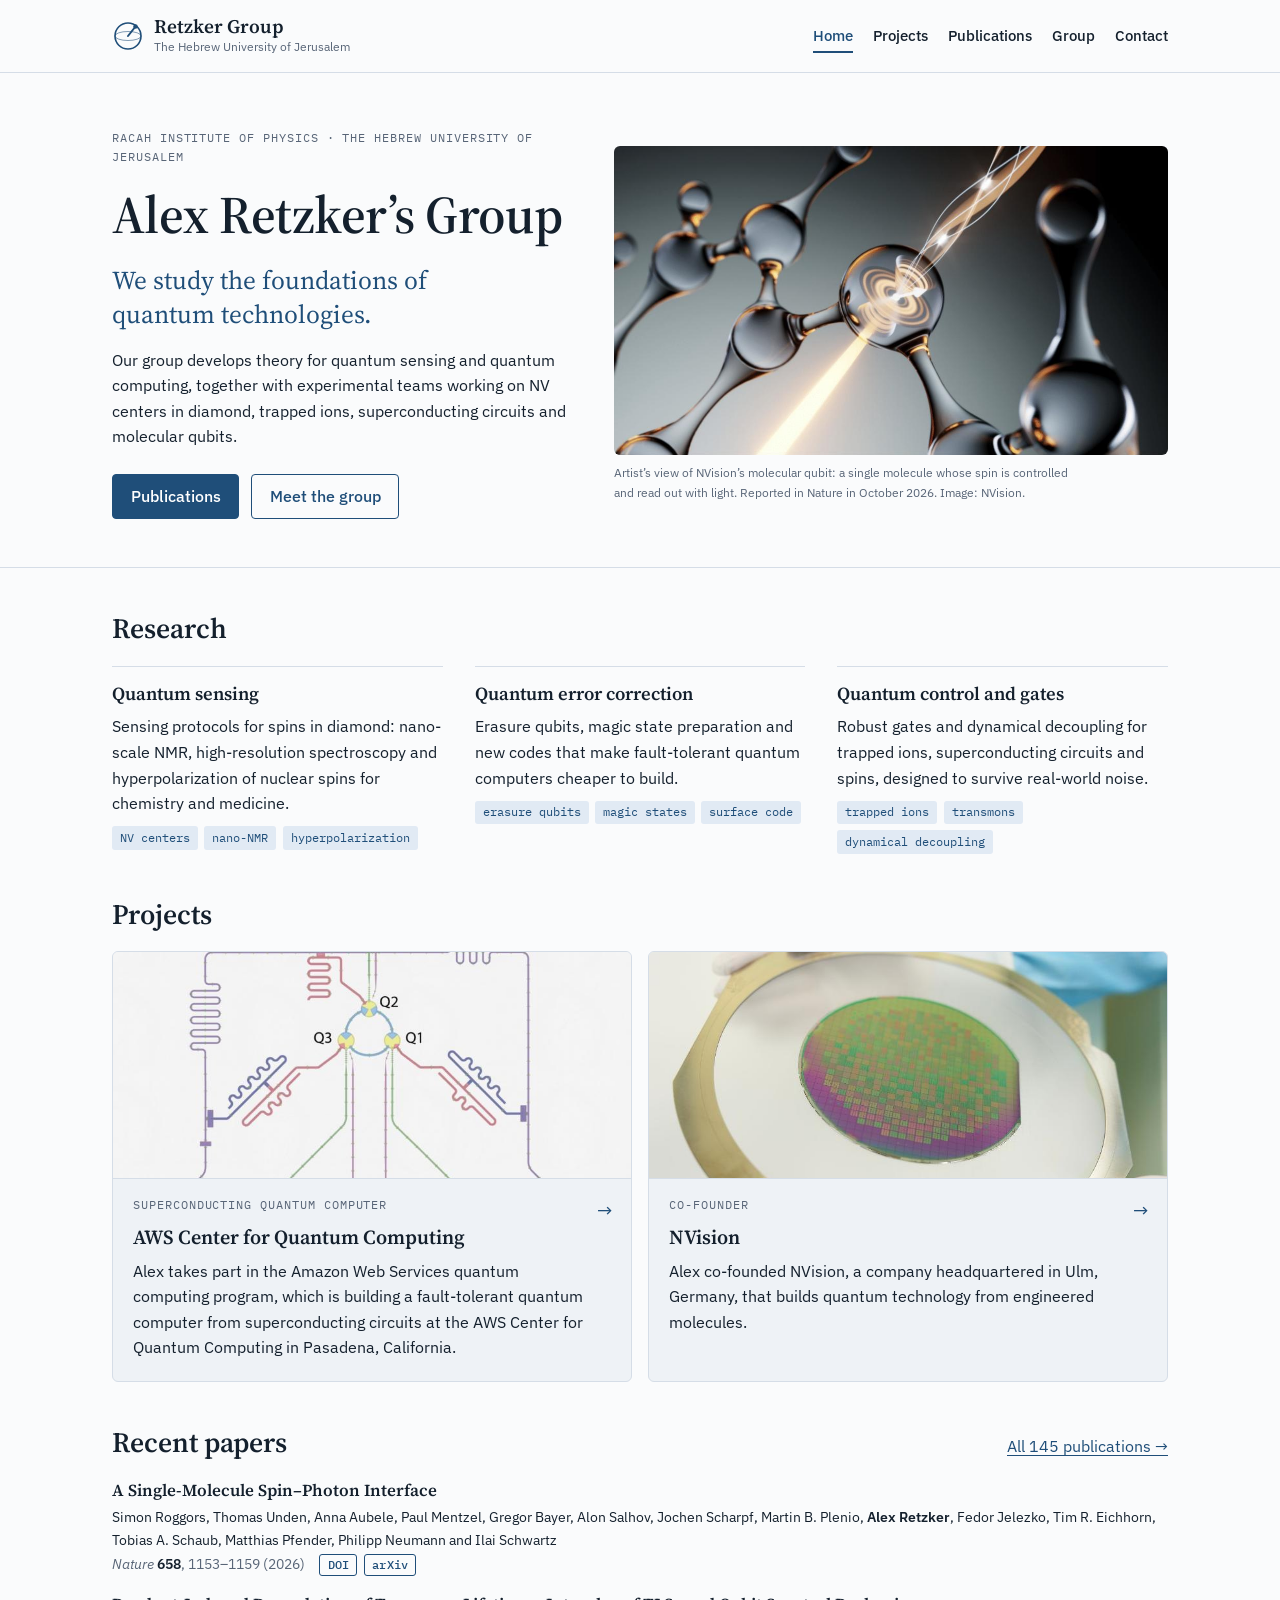
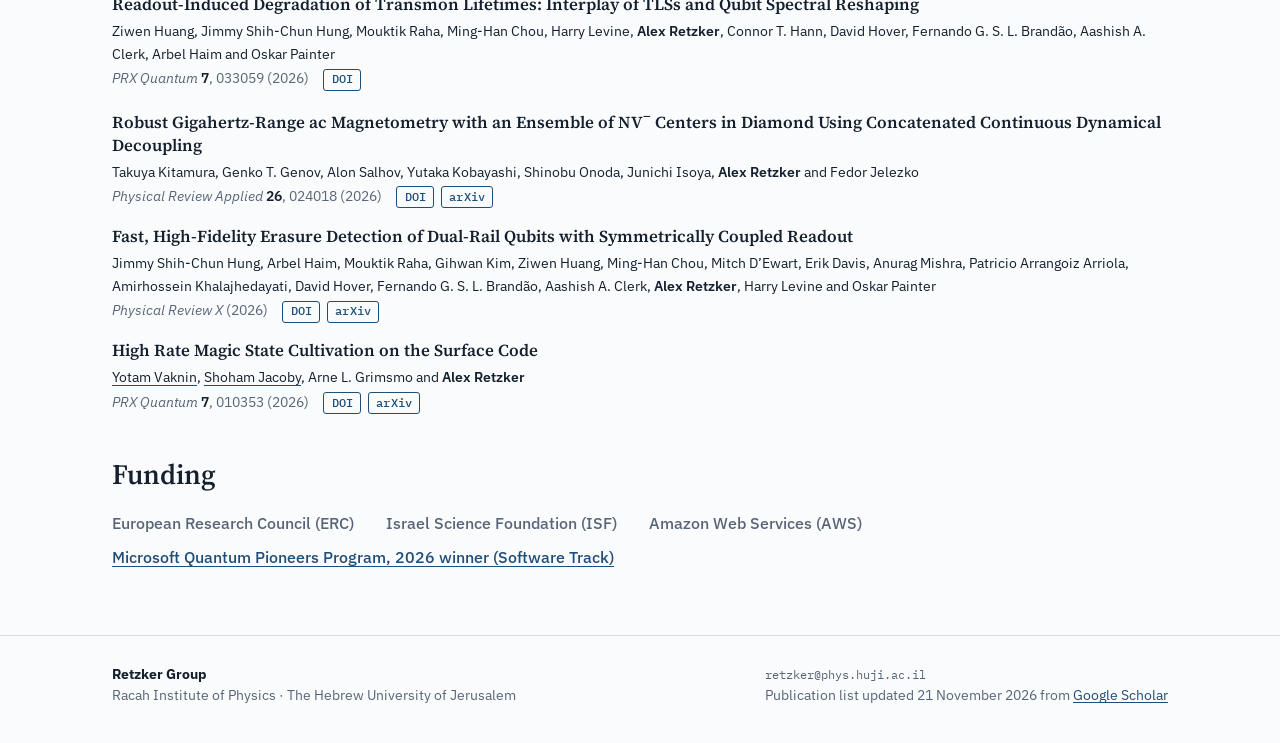
==== index.html @ f2fdf75a "Link Microsoft Quantum Pioneers Program award" ====
<!doctype html>
<html lang="en">
<head>
<meta charset="utf-8">
<meta name="viewport" content="width=device-width, initial-scale=1, viewport-fit=cover">
<title>Retzker Group</title>
<meta name="claude:viewport-fit-sides" content="cover">
<meta name="description" content="Our group develops theory for quantum sensing and quantum computing, together with experimental teams working on NV centers in diamond, trapped ions, superconducting circuits and molecular qubits.">
<link rel="preconnect" href="https://fonts.googleapis.com">
<link rel="preconnect" href="https://fonts.gstatic.com" crossorigin>
<link rel="stylesheet" href="https://fonts.googleapis.com/css2?family=IBM+Plex+Mono:wght@400;500&family=IBM+Plex+Sans:ital,wght@0,400;0,500;0,600;1,400&family=Source+Serif+4:opsz,wght@8..60,500;8..60,600&display=swap">
<link rel="stylesheet" href="assets/style.css">
</head>
<body>
<header class="site-head"><div class="wrap head-row"><a class="brand" href="index.html"><svg class="mark" viewBox="0 0 32 32" aria-hidden="true"><circle cx="16" cy="16" r="13" fill="none" stroke="currentColor" stroke-width="1.6"/><ellipse cx="16" cy="16" rx="13" ry="4.5" fill="none" stroke="currentColor" stroke-width="1" opacity=".55"/><line x1="16" y1="16" x2="23.5" y2="6.5" stroke="currentColor" stroke-width="2" stroke-linecap="round"/><circle cx="23.5" cy="6.5" r="2.2" fill="currentColor"/></svg><span><b>Retzker Group</b><small>The Hebrew University of Jerusalem</small></span></a><nav class="nav" aria-label="Main"><a href="index.html" aria-current="page">Home</a><a href="projects.html">Projects</a><a href="publications.html">Publications</a><a href="group.html">Group</a><a href="contact.html">Contact</a></nav></div></header>
<main id="main"><section class="hero"><div class="wrap hero-grid"><div class="hero-text"><p class="eyebrow">Racah Institute of Physics &#183; The Hebrew University of Jerusalem</p><h1>Alex Retzker&#8217;s Group</h1><p class="lead">We study the foundations of quantum technologies.</p><p class="hero-sub">Our group develops theory for quantum sensing and quantum computing, together with experimental teams working on NV centers in diamond, trapped ions, superconducting circuits and molecular qubits.</p><p class="hero-actions"><a class="btn" href="publications.html">Publications</a><a class="btn btn-quiet" href="group.html">Meet the group</a></p></div><figure class="hero-fig mat-dark"><a href="https://doi.org/10.1038/s41586-026-11147-6"><img src="images/nvision/molecular-qubit.jpg" width="1075" height="599" alt="Artist&#x27;s view of a single molecule whose spin qubit is read out with light"></a><figcaption>Artist&#8217;s view of NVision&#8217;s molecular qubit: a single molecule whose spin is controlled and read out with light. Reported in Nature in October 2026. Image: NVision.</figcaption></figure></div></section><section class="band"><div class="wrap"><h2>Research</h2><div class="areas"><article class="area"><h3>Quantum sensing</h3><p>Sensing protocols for spins in diamond: nano-scale NMR, high-resolution spectroscopy and hyperpolarization of nuclear spins for chemistry and medicine.</p><p class="tags"><span>NV centers</span><span>nano-NMR</span><span>hyperpolarization</span></p></article><article class="area"><h3>Quantum error correction</h3><p>Erasure qubits, magic state preparation and new codes that make fault-tolerant quantum computers cheaper to build.</p><p class="tags"><span>erasure qubits</span><span>magic states</span><span>surface code</span></p></article><article class="area"><h3>Quantum control and gates</h3><p>Robust gates and dynamical decoupling for trapped ions, superconducting circuits and spins, designed to survive real-world noise.</p><p class="tags"><span>trapped ions</span><span>transmons</span><span>dynamical decoupling</span></p></article></div></div></section><section class="band"><div class="wrap"><h2>Projects</h2><div class="teasers"><a class="proj-teaser" href="projects.html#aws"><img class="teaser-img" src="images/aws/dual-rail-chip.jpg" alt="Superconducting dual-rail qubit chip" loading="lazy"><span class="teaser-body"><span class="eyebrow">Superconducting quantum computer</span><b>AWS Center for Quantum Computing</b><span>Alex takes part in the Amazon Web Services quantum computing program, which is building a fault-tolerant quantum computer from superconducting circuits at the AWS Center for Quantum Computing in Pasadena, California.</span><span class="arrow" aria-hidden="true">&#8594;</span></span></a><a class="proj-teaser" href="projects.html#nvision"><img class="teaser-img" src="images/nvision/wafer.jpg" alt="A wafer of photonic chips" loading="lazy"><span class="teaser-body"><span class="eyebrow">Co-founder</span><b>NVision</b><span>Alex co-founded NVision, a company headquartered in Ulm, Germany, that builds quantum technology from engineered molecules.</span><span class="arrow" aria-hidden="true">&#8594;</span></span></a></div></div></section><section class="band"><div class="wrap"><div class="h2-row"><h2>Recent papers</h2><a href="publications.html">All 145 publications &#8594;</a></div><ol class="pubs"><li class="pub" data-kind="article" data-search="a single-molecule spin&#8211;photon interface nature 658, 1153&#8211;1159 (2026) simon roggors thomas unden anna aubele paul mentzel gregor bayer alon salhov jochen scharpf martin b. plenio alex retzker fedor jelezko tim r. eichhorn tobias a. schaub matthias pfender philipp neumann ilai schwartz"><div class="pub-body"><a class="pub-title" href="https://doi.org/10.1038/s41586-026-11147-6">A Single-Molecule Spin&#8211;Photon Interface</a><p class="pub-authors">Simon Roggors, Thomas Unden, Anna Aubele, Paul Mentzel, Gregor Bayer, Alon Salhov, Jochen Scharpf, Martin B. Plenio, <b>Alex Retzker</b>, Fedor Jelezko, Tim R. Eichhorn, Tobias A. Schaub, Matthias Pfender, Philipp Neumann and Ilai Schwartz</p><p class="pub-venue"><span><em>Nature</em> <strong>658</strong>, 1153&#8211;1159 (2026)</span><span class="pub-links"><a class="chip-link" href="https://doi.org/10.1038/s41586-026-11147-6">DOI</a><a class="chip-link" href="https://arxiv.org/abs/2605.10077">arXiv</a></span></p></div></li><li class="pub" data-kind="article" data-search="readout-induced degradation of transmon lifetimes: interplay of tlss and qubit spectral reshaping prx quantum 7, 033059 (2026) ziwen huang jimmy shih-chun hung mouktik raha ming-han chou harry levine alex retzker connor t. hann david hover fernando g. s. l. brand&#227;o aashish a. clerk arbel haim oskar painter"><div class="pub-body"><a class="pub-title" href="https://doi.org/10.1103/y5ty-bd4y">Readout-Induced Degradation of Transmon Lifetimes: Interplay of TLSs and Qubit Spectral Reshaping</a><p class="pub-authors">Ziwen Huang, Jimmy Shih-Chun Hung, Mouktik Raha, Ming-Han Chou, Harry Levine, <b>Alex Retzker</b>, Connor T. Hann, David Hover, Fernando G. S. L. Brand&#227;o, Aashish A. Clerk, Arbel Haim and Oskar Painter</p><p class="pub-venue"><span><em>PRX Quantum</em> <strong>7</strong>, 033059 (2026)</span><span class="pub-links"><a class="chip-link" href="https://doi.org/10.1103/y5ty-bd4y">DOI</a></span></p></div></li><li class="pub" data-kind="article" data-search="robust gigahertz-range ac magnetometry with an ensemble of nv&#8722; centers in diamond using concatenated continuous dynamical decoupling physical review applied 26, 024018 (2026) takuya kitamura genko t. genov alon salhov yutaka kobayashi shinobu onoda junichi isoya alex retzker fedor jelezko"><div class="pub-body"><a class="pub-title" href="https://doi.org/10.1103/8zf5-1zyj">Robust Gigahertz-Range ac Magnetometry with an Ensemble of NV<sup>&#8722;</sup> Centers in Diamond Using Concatenated Continuous Dynamical Decoupling</a><p class="pub-authors">Takuya Kitamura, Genko T. Genov, Alon Salhov, Yutaka Kobayashi, Shinobu Onoda, Junichi Isoya, <b>Alex Retzker</b> and Fedor Jelezko</p><p class="pub-venue"><span><em>Physical Review Applied</em> <strong>26</strong>, 024018 (2026)</span><span class="pub-links"><a class="chip-link" href="https://doi.org/10.1103/8zf5-1zyj">DOI</a><a class="chip-link" href="https://arxiv.org/abs/2510.20401">arXiv</a></span></p></div></li><li class="pub" data-kind="article" data-search="fast, high-fidelity erasure detection of dual-rail qubits with symmetrically coupled readout physical review x (2026) jimmy shih-chun hung arbel haim mouktik raha gihwan kim ziwen huang ming-han chou mitch d&#8217;ewart erik davis anurag mishra patricio arrangoiz arriola amirhossein khalajhedayati david hover fernando g. s. l. brand&#227;o aashish a. clerk alex retzker harry levine oskar painter"><div class="pub-body"><a class="pub-title" href="https://doi.org/10.1103/54jp-hwdd">Fast, High-Fidelity Erasure Detection of Dual-Rail Qubits with Symmetrically Coupled Readout</a><p class="pub-authors">Jimmy Shih-Chun Hung, Arbel Haim, Mouktik Raha, Gihwan Kim, Ziwen Huang, Ming-Han Chou, Mitch D&#8217;Ewart, Erik Davis, Anurag Mishra, Patricio Arrangoiz Arriola, Amirhossein Khalajhedayati, David Hover, Fernando G. S. L. Brand&#227;o, Aashish A. Clerk, <b>Alex Retzker</b>, Harry Levine and Oskar Painter</p><p class="pub-venue"><span><em>Physical Review X</em> (2026)</span><span class="pub-links"><a class="chip-link" href="https://doi.org/10.1103/54jp-hwdd">DOI</a><a class="chip-link" href="https://arxiv.org/abs/2604.16292">arXiv</a></span></p></div></li><li class="pub" data-kind="article" data-search="high rate magic state cultivation on the surface code prx quantum 7, 010353 (2026) yotam vaknin shoham jacoby arne l. grimsmo alex retzker"><div class="pub-body"><a class="pub-title" href="https://doi.org/10.1103/p8tw-6kq9">High Rate Magic State Cultivation on the Surface Code</a><p class="pub-authors"><a class="member-link" href="group/yotam-vaknin.html">Yotam Vaknin</a>, <a class="member-link" href="group/shoham-jacoby.html">Shoham Jacoby</a>, Arne L. Grimsmo and <b>Alex Retzker</b></p><p class="pub-venue"><span><em>PRX Quantum</em> <strong>7</strong>, 010353 (2026)</span><span class="pub-links"><a class="chip-link" href="https://doi.org/10.1103/p8tw-6kq9">DOI</a><a class="chip-link" href="https://arxiv.org/abs/2502.01743">arXiv</a></span></p></div></li></ol></div></section><section class="band band-last"><div class="wrap"><h2>Funding</h2><ul class="funders"><li>European Research Council (ERC)</li><li>Israel Science Foundation (ISF)</li><li>Amazon Web Services (AWS)</li><li><a href="https://quantum.microsoft.com/en-us/insights/blogs/announcing-latest-winners-and-finalists-of-the-quantum-pioneers-program">Microsoft Quantum Pioneers Program, 2026 winner (Software Track)</a></li></ul></div></section></main>
<footer class="site-foot"><div class="wrap foot-row"><div><b>Retzker Group</b><br>Racah Institute of Physics &#183; The Hebrew University of Jerusalem</div><div><span class="mono">retzker@phys.huji.ac.il</span><br>Publication list updated 21 November 2026 from <a href="https://scholar.google.com/citations?user=L9YvPXkAAAAJ&amp;hl=en">Google Scholar</a></div></div></footer>
<script src="assets/site.js"></script>
</body>
</html>
---- assets/style.css ----
/* Retzker Group website
   Layout: one 70rem left-aligned column; publications keep the label gutter of the printed list.
   Ink blue from the PDF publication list, slightly blue-biased neutrals, serif display + Plex text. */
:root {
  --bg: #fafbfc;
  --surface: #eef2f6;
  --fg: #14202d;
  --muted: #586577;
  --rule: #d5dde7;
  --accent: #1f4e79;
  --accent-soft: #e1eaf4;
  --on-accent: #ffffff;
  --hint: #f3f0e6;
  --hint-rule: #cfc6a8;
  --display: "Source Serif 4", "Iowan Old Style", Palatino, Georgia, serif;
  --text: "IBM Plex Sans", system-ui, -apple-system, "Segoe UI", Roboto, sans-serif;
  --mono: "IBM Plex Mono", ui-monospace, SFMono-Regular, Menlo, monospace;
  --measure: 66ch;
}
@media (prefers-color-scheme: dark) {
  :root:not([data-theme="light"]) {
    --bg: #0d1520; --surface: #142030; --fg: #e2e8ef; --muted: #96a4b5; --rule: #24344a;
    --accent: #8fb9e6; --accent-soft: #1a2c43; --on-accent: #0d1520; --hint: #2a2717; --hint-rule: #6b6236;
    color-scheme: dark;
  }
}
:root[data-theme="dark"] {
  --bg: #0d1520; --surface: #142030; --fg: #e2e8ef; --muted: #96a4b5; --rule: #24344a;
  --accent: #8fb9e6; --accent-soft: #1a2c43; --on-accent: #0d1520; --hint: #2a2717; --hint-rule: #6b6236;
  color-scheme: dark;
}

*, *::before, *::after { box-sizing: border-box; }
html { -webkit-text-size-adjust: 100%; }
body {
  margin: 0; background: var(--bg); color: var(--fg);
  font: 400 1rem/1.6 var(--text);
}
a { color: var(--accent); text-underline-offset: 0.18em; text-decoration-thickness: 1px; }
a:hover { text-decoration-thickness: 2px; }
:focus-visible { outline: 2px solid var(--accent); outline-offset: 2px; border-radius: 2px; }
h1, h2, h3 { font-family: var(--display); font-weight: 600; line-height: 1.2; text-wrap: balance; margin: 0; }
h1 { font-size: clamp(2.1rem, 4.6vw, 3.3rem); letter-spacing: -0.01em; }
h2 { font-size: clamp(1.4rem, 2.6vw, 1.75rem); }
h3 { font-size: 1.15rem; }
p { margin: 0; }
.sr { position: absolute; width: 1px; height: 1px; overflow: hidden; clip: rect(0 0 0 0); white-space: nowrap; }
.mono { font-family: var(--mono); font-size: 0.85em; }
.eyebrow {
  font-family: var(--mono); font-size: 0.74rem; letter-spacing: 0.08em; text-transform: uppercase; color: var(--muted);
}
.fine { font-size: 0.82rem; color: var(--muted); }

.wrap {
  max-width: 70rem; margin-inline: auto;
  padding-left: max(16px, env(safe-area-inset-left, 0px));
  padding-right: max(16px, env(safe-area-inset-right, 0px));
}
@media (min-width: 720px) {
  .wrap { padding-left: max(32px, env(safe-area-inset-left, 0px)); padding-right: max(32px, env(safe-area-inset-right, 0px)); }
}

/* header + footer */
.site-head { border-bottom: 1px solid var(--rule); }
.head-row { display: flex; flex-wrap: wrap; align-items: center; justify-content: space-between; gap: 0.75rem 2rem; padding-block: 1rem; }
.brand { display: flex; align-items: center; gap: 0.65rem; color: var(--fg); text-decoration: none; }
.brand .mark { width: 2rem; height: 2rem; color: var(--accent); flex: none; }
.brand b { display: block; font-family: var(--display); font-size: 1.2rem; font-weight: 600; line-height: 1.1; }
.brand small { display: block; font-size: 0.75rem; color: var(--muted); }
.nav { display: flex; flex-wrap: wrap; gap: 0.25rem 1.25rem; }
.nav a { color: var(--fg); text-decoration: none; font-weight: 500; font-size: 0.95rem; padding-block: 0.25rem; border-bottom: 2px solid transparent; }
.nav a:hover { color: var(--accent); }
.nav a[aria-current="page"] { color: var(--accent); border-bottom-color: var(--accent); }
@media (max-width: 440px) { .nav { gap: 0.25rem 0.85rem; } .nav a { font-size: 0.9rem; } }
.site-foot { border-top: 1px solid var(--rule); margin-top: 4rem; font-size: 0.85rem; color: var(--muted); }
.foot-row { display: flex; flex-wrap: wrap; justify-content: space-between; gap: 1rem 3rem; padding-block: 1.75rem 2.25rem; }
.site-foot b { color: var(--fg); }

/* buttons */
.btn {
  display: inline-flex; align-items: center; gap: 0.4rem; padding: 0.55rem 1.1rem; border-radius: 4px;
  background: var(--accent); color: var(--on-accent); font-weight: 500; text-decoration: none; border: 1px solid var(--accent);
}
.btn:hover { filter: brightness(1.08); }
.btn-quiet { background: transparent; color: var(--accent); }
.btn-quiet:hover { background: var(--accent-soft); filter: none; }

/* home */
.hero { border-bottom: 1px solid var(--rule); }
.hero-grid { display: grid; grid-template-columns: minmax(0, 1.15fr) minmax(0, 1fr); gap: 2.5rem; align-items: center; padding-block: 3.5rem 3rem; }
.hero-text { display: grid; gap: 1rem; min-width: 0; }
.lead { font-family: var(--display); font-size: clamp(1.3rem, 2.4vw, 1.6rem); line-height: 1.35; color: var(--accent); max-width: 30ch; }
.hero-sub { max-width: var(--measure); color: var(--fg); }
.hero-actions { display: flex; flex-wrap: wrap; gap: 0.75rem; margin-top: 0.5rem; }
@media (min-width: 761px) { .hero-grid:has(.hero-fig) { grid-template-columns: minmax(0, 1fr) minmax(0, 1.2fr); } }
.hero-fig { margin: 0; display: grid; gap: 0.5rem; min-width: 0; }
.hero-fig a { display: block; border-radius: 6px; overflow: hidden; background: #000; }
.hero-fig.mat-light a { background: #ffffff; border: 1px solid var(--rule); padding: 0.6rem; }
.hero-fig.mat-light a:hover { border-color: var(--accent); }
.hero-fig img { width: 100%; height: auto; display: block; }
.hero-fig.mat-light img { border: 0; }
.hero-fig figcaption { font-size: 0.78rem; color: var(--muted); }
.trace { margin: 0; display: grid; gap: 0.4rem; min-width: 0; }
.trace canvas { width: 100%; height: auto; aspect-ratio: 16 / 9; max-width: 100%; display: block; }
.trace figcaption { font-family: var(--mono); font-size: 0.72rem; color: var(--muted); }
@media (max-width: 760px) {
  .hero-grid { grid-template-columns: 1fr; padding-block: 2.25rem 2rem; gap: 1.5rem; }
}

.band { padding-block: 2.75rem 0; }
.band > .wrap > h2, .h2-row { margin-bottom: 1.25rem; }
.h2-row { display: flex; flex-wrap: wrap; align-items: baseline; justify-content: space-between; gap: 0.5rem 1rem; }
.h2-row h2 { margin: 0; }

.stats { display: grid; grid-template-columns: repeat(5, minmax(0, 1fr)); gap: 1rem; margin: 0 0 0.6rem; }
.stats div { display: flex; flex-direction: column-reverse; justify-content: flex-end; gap: 0.15rem; border-top: 2px solid var(--accent); padding-top: 0.6rem; }
.stats dt { font-family: var(--mono); font-size: 0.7rem; letter-spacing: 0.07em; text-transform: uppercase; color: var(--muted); }
.stats dd { margin: 0; font-family: var(--display); font-size: clamp(1.5rem, 3vw, 2rem); font-weight: 600; color: var(--accent); font-variant-numeric: tabular-nums; line-height: 1.1; }
@media (max-width: 640px) { .stats { grid-template-columns: repeat(3, minmax(0, 1fr)); } }

.areas { display: grid; grid-template-columns: repeat(3, minmax(0, 1fr)); gap: 2rem; }
.area { display: grid; gap: 0.6rem; align-content: start; border-top: 1px solid var(--rule); padding-top: 1rem; }
.area p { color: var(--fg); }
.tags { display: flex; flex-wrap: wrap; gap: 0.4rem; }
.tags span { font-family: var(--mono); font-size: 0.72rem; color: var(--accent); background: var(--accent-soft); padding: 0.15rem 0.5rem; border-radius: 3px; }
@media (max-width: 760px) { .areas { grid-template-columns: 1fr; gap: 1.25rem; } }

.teasers { display: grid; grid-template-columns: repeat(2, minmax(0, 1fr)); gap: 1rem; }
.proj-teaser {
  display: grid; align-content: start; border: 1px solid var(--rule); border-radius: 6px; overflow: hidden;
  color: var(--fg); text-decoration: none; background: var(--surface);
}
.teaser-img { width: 100%; aspect-ratio: 16 / 7; object-fit: cover; display: block; background: #fff; border-bottom: 1px solid var(--rule); }
.teaser-body { position: relative; display: grid; align-content: start; gap: 0.35rem; padding: 1.1rem 3rem 1.25rem 1.25rem; }
.proj-teaser b { font-family: var(--display); font-size: 1.25rem; font-weight: 600; }
.proj-teaser .arrow { position: absolute; right: 1.1rem; top: 1rem; color: var(--accent); font-size: 1.2rem; }
.proj-teaser:hover { border-color: var(--accent); }
@media (max-width: 640px) { .teasers { grid-template-columns: 1fr; } }

.funders { list-style: none; margin: 0; padding: 0; display: flex; flex-wrap: wrap; gap: 0.5rem 2rem; color: var(--muted); }
.funders li { font-weight: 500; }

/* page heads */
.page-head { padding-block: 2.75rem 1.5rem; border-bottom: 1px solid var(--rule); }
.page-head .wrap { display: grid; gap: 1rem; }
.lead-sm { font-size: 1.08rem; max-width: var(--measure); }
.jump { display: flex; flex-wrap: wrap; gap: 0.5rem 1.5rem; font-weight: 500; }
.crumbs { font-size: 0.9rem; color: var(--muted); }

/* publications */
.pubs { list-style: none; margin: 0; padding: 0; display: grid; gap: 1.1rem; }
.pub { display: grid; grid-template-columns: 3.4rem minmax(0, 1fr); gap: 0 0.75rem; }
.pubs-compact .pub, .band .pub { grid-template-columns: minmax(0, 1fr); }
.pub-label { font-family: var(--mono); font-size: 0.74rem; color: var(--muted); padding-top: 0.2rem; }
.pub-body { min-width: 0; display: grid; gap: 0.15rem; }
.pub-title { font-family: var(--display); font-weight: 600; font-size: 1.05rem; line-height: 1.35; color: var(--fg); text-decoration: none; }
.pub-title:hover { color: var(--accent); text-decoration: underline; text-decoration-thickness: 1px; }
.pub-authors { font-size: 0.9rem; color: var(--fg); }
.pub-authors b { font-weight: 600; }
.member-link { color: inherit; text-decoration: underline; text-decoration-color: var(--accent); }
.pub-venue { font-size: 0.88rem; color: var(--muted); display: flex; flex-wrap: wrap; align-items: baseline; gap: 0.25rem 0.9rem; }
.pub-venue strong { color: var(--fg); font-weight: 600; }
.pub-links { display: inline-flex; flex-wrap: wrap; gap: 0.4rem; }
.chip-link {
  font-family: var(--mono); font-size: 0.72rem; font-weight: 500; letter-spacing: 0.02em; text-decoration: none;
  color: var(--accent); border: 1px solid var(--accent); border-radius: 3px; padding: 0.05rem 0.45rem;
}
.chip-link:hover { background: var(--accent); color: var(--on-accent); }
.pub-tools { display: flex; flex-wrap: wrap; align-items: center; gap: 0.75rem 1rem; }
.filters { display: flex; flex-wrap: wrap; gap: 0.4rem; }
.filter {
  font: 500 0.88rem var(--text); color: var(--fg); background: transparent; border: 1px solid var(--rule);
  border-radius: 999px; padding: 0.35rem 0.85rem; cursor: pointer;
}
.filter span { font-family: var(--mono); font-size: 0.75rem; color: var(--muted); margin-left: 0.2rem; }
.filter[aria-pressed="true"] { background: var(--accent); border-color: var(--accent); color: var(--on-accent); }
.filter[aria-pressed="true"] span { color: inherit; opacity: 0.8; }
.search { flex: 1 1 16rem; min-width: 0; }
.search input {
  width: 100%; font: 400 0.95rem var(--text); color: var(--fg); background: var(--bg);
  border: 1px solid var(--rule); border-radius: 4px; padding: 0.5rem 0.75rem;
}
.search input:focus { border-color: var(--accent); outline: none; box-shadow: 0 0 0 3px var(--accent-soft); }
.pub-page { display: grid; gap: 2.5rem; padding-top: 2rem; }
.pub-section { display: grid; gap: 1.25rem; }
.year-group { display: grid; gap: 1rem; }
.year { font-family: var(--mono); font-size: 0.85rem; font-weight: 500; color: var(--accent); display: flex; align-items: center; gap: 0.75rem; }
.year::after { content: ""; flex: 1; height: 1px; background: var(--rule); }
.empty { color: var(--muted); }
@media (max-width: 560px) {
  .pub { grid-template-columns: minmax(0, 1fr); }
  .pub-label { padding-top: 0; }
}

/* projects */
.project { padding-block: 3rem 0.5rem; }
.project + .project { border-top: 1px solid var(--rule); margin-top: 2.5rem; }
.project-head { display: grid; gap: 0.75rem; margin-bottom: 2rem; }
.project-head h2 { font-size: clamp(1.7rem, 3.4vw, 2.3rem); }
.ext { font-weight: 500; }
.theme { display: grid; grid-template-columns: minmax(0, 18rem) minmax(0, 1fr); gap: 0.75rem 2.5rem; padding-block: 1.5rem; border-top: 1px solid var(--rule); }
.theme h3 { color: var(--accent); }
.theme-body { display: grid; gap: 1rem; min-width: 0; }
.theme-body > p { max-width: var(--measure); }
.points { display: grid; grid-template-columns: repeat(2, minmax(0, 1fr)); gap: 0.75rem 1.5rem; margin: 0; max-width: 46rem; }
@media (max-width: 560px) { .points { grid-template-columns: minmax(0, 1fr); } }
.points div { border-left: 2px solid var(--accent); padding-left: 0.75rem; display: grid; gap: 0.15rem; align-content: start; }
.points dt { font-family: var(--mono); font-size: 0.74rem; letter-spacing: 0.06em; text-transform: uppercase; color: var(--accent); }
.points dd { margin: 0; font-size: 0.92rem; }
@media (max-width: 760px) {
  .theme { grid-template-columns: minmax(0, 1fr); }
}
/* pictures: dark mats so slide graphics and photos sit the same way in both themes */
.banner { margin: 0 0 2rem; display: grid; gap: 0.45rem; }
.banner img { width: 100%; height: auto; max-height: 26rem; object-fit: cover; display: block; border-radius: 6px; background: #000; }
figcaption { font-size: 0.8rem; color: var(--muted); max-width: var(--measure); }
.gallery { display: grid; grid-template-columns: repeat(2, minmax(0, 1fr)); gap: 1.25rem 1rem; max-width: 52rem; }
.gallery figure { margin: 0; display: grid; gap: 0.45rem; align-content: start; min-width: 0; }
.gallery .fig-full { grid-column: 1 / -1; }
.gallery img { width: 100%; height: auto; display: block; border-radius: 4px; background: #000; }
.gallery .fig-half img { aspect-ratio: 4 / 3; }
.gallery .fit-cover img { object-fit: cover; }
.gallery .fit-contain img { object-fit: contain; }
.mat-light img { background: #ffffff; border: 1px solid var(--rule); }
@media (max-width: 560px) { .gallery { grid-template-columns: minmax(0, 1fr); } }

/* group */
.band-first { padding-top: 2.25rem; }
.pi { display: flex; flex-wrap: wrap; align-items: center; gap: 1.5rem; }
.pi > div { display: grid; gap: 0.4rem; min-width: 0; flex: 1 1 18rem; }
.pi-links { display: flex; flex-wrap: wrap; gap: 0.4rem 1.25rem; font-weight: 500; }
.avatar { width: 4.5rem; height: 4.5rem; border-radius: 50%; object-fit: cover; flex: none; }
.avatar-lg { width: 7rem; height: 7rem; }
.mono-avatar {
  display: inline-grid; place-items: center; background: var(--accent-soft); color: var(--accent);
  font-family: var(--display); font-weight: 600; font-size: 1.5rem; letter-spacing: 0.02em;
}
.avatar-lg.mono-avatar { font-size: 2.2rem; }
.people { display: grid; grid-template-columns: repeat(auto-fill, minmax(15rem, 1fr)); gap: 1rem; }
.person {
  display: flex; align-items: center; gap: 1rem; padding: 1rem; border: 1px solid var(--rule); border-radius: 6px;
  color: var(--fg); text-decoration: none; background: var(--bg);
}
.person:hover { border-color: var(--accent); }
.person-text { display: grid; gap: 0.1rem; min-width: 0; }
.person-text b { font-family: var(--display); font-size: 1.1rem; font-weight: 600; }
.person-text span { font-size: 0.88rem; color: var(--muted); }
.person-text .topic { color: var(--fg); }
.alumni { display: grid; grid-template-columns: repeat(2, minmax(0, 1fr)); gap: 1.25rem 2.5rem; }
.alumni-group { display: grid; gap: 0.35rem; border-top: 1px solid var(--rule); padding-top: 0.75rem; }
.alumni-group h3 { font-family: var(--mono); font-size: 0.74rem; font-weight: 500; letter-spacing: 0.08em; text-transform: uppercase; color: var(--muted); }
@media (max-width: 640px) { .alumni { grid-template-columns: 1fr; } }

/* member page */
.m-head { display: flex; flex-wrap: wrap; align-items: center; gap: 1.5rem; }
.m-head > div { display: grid; gap: 0.5rem; min-width: 0; flex: 1 1 16rem; }
.m-role { color: var(--muted); font-size: 1.05rem; }
.m-links { display: flex; flex-wrap: wrap; gap: 0.4rem 1.25rem; font-weight: 500; }
.m-body { display: grid; gap: 2.25rem; padding-top: 2.25rem; }
.m-sec { display: grid; gap: 0.75rem; max-width: 52rem; }
.m-sec p { max-width: var(--measure); }
.edu { margin: 0; padding-left: 1.2rem; }

/* contact */
.contact { display: grid; grid-template-columns: repeat(3, minmax(0, 1fr)); gap: 2rem; padding-top: 2.25rem; }
.contact section { display: grid; gap: 0.75rem; align-content: start; min-width: 0; }
.contact address { font-style: normal; }
.email { font-family: var(--mono); font-size: 0.95rem; overflow-wrap: anywhere; }
@media (max-width: 760px) { .contact { grid-template-columns: 1fr; } }

/* preview-only hints for fields members still have to fill in */
.hint {
  border: 1px dashed var(--hint-rule); background: var(--hint); color: var(--fg); border-radius: 4px;
  padding: 0.75rem 1rem; font-size: 0.9rem; max-width: var(--measure);
}
.todo { display: inline-block; border: 1px dashed var(--hint-rule); background: var(--hint); border-radius: 3px; padding: 0 0.4rem; font-size: 0.85em; color: var(--muted); }

@media (prefers-reduced-motion: reduce) { * { transition: none !important; animation: none !important; } }
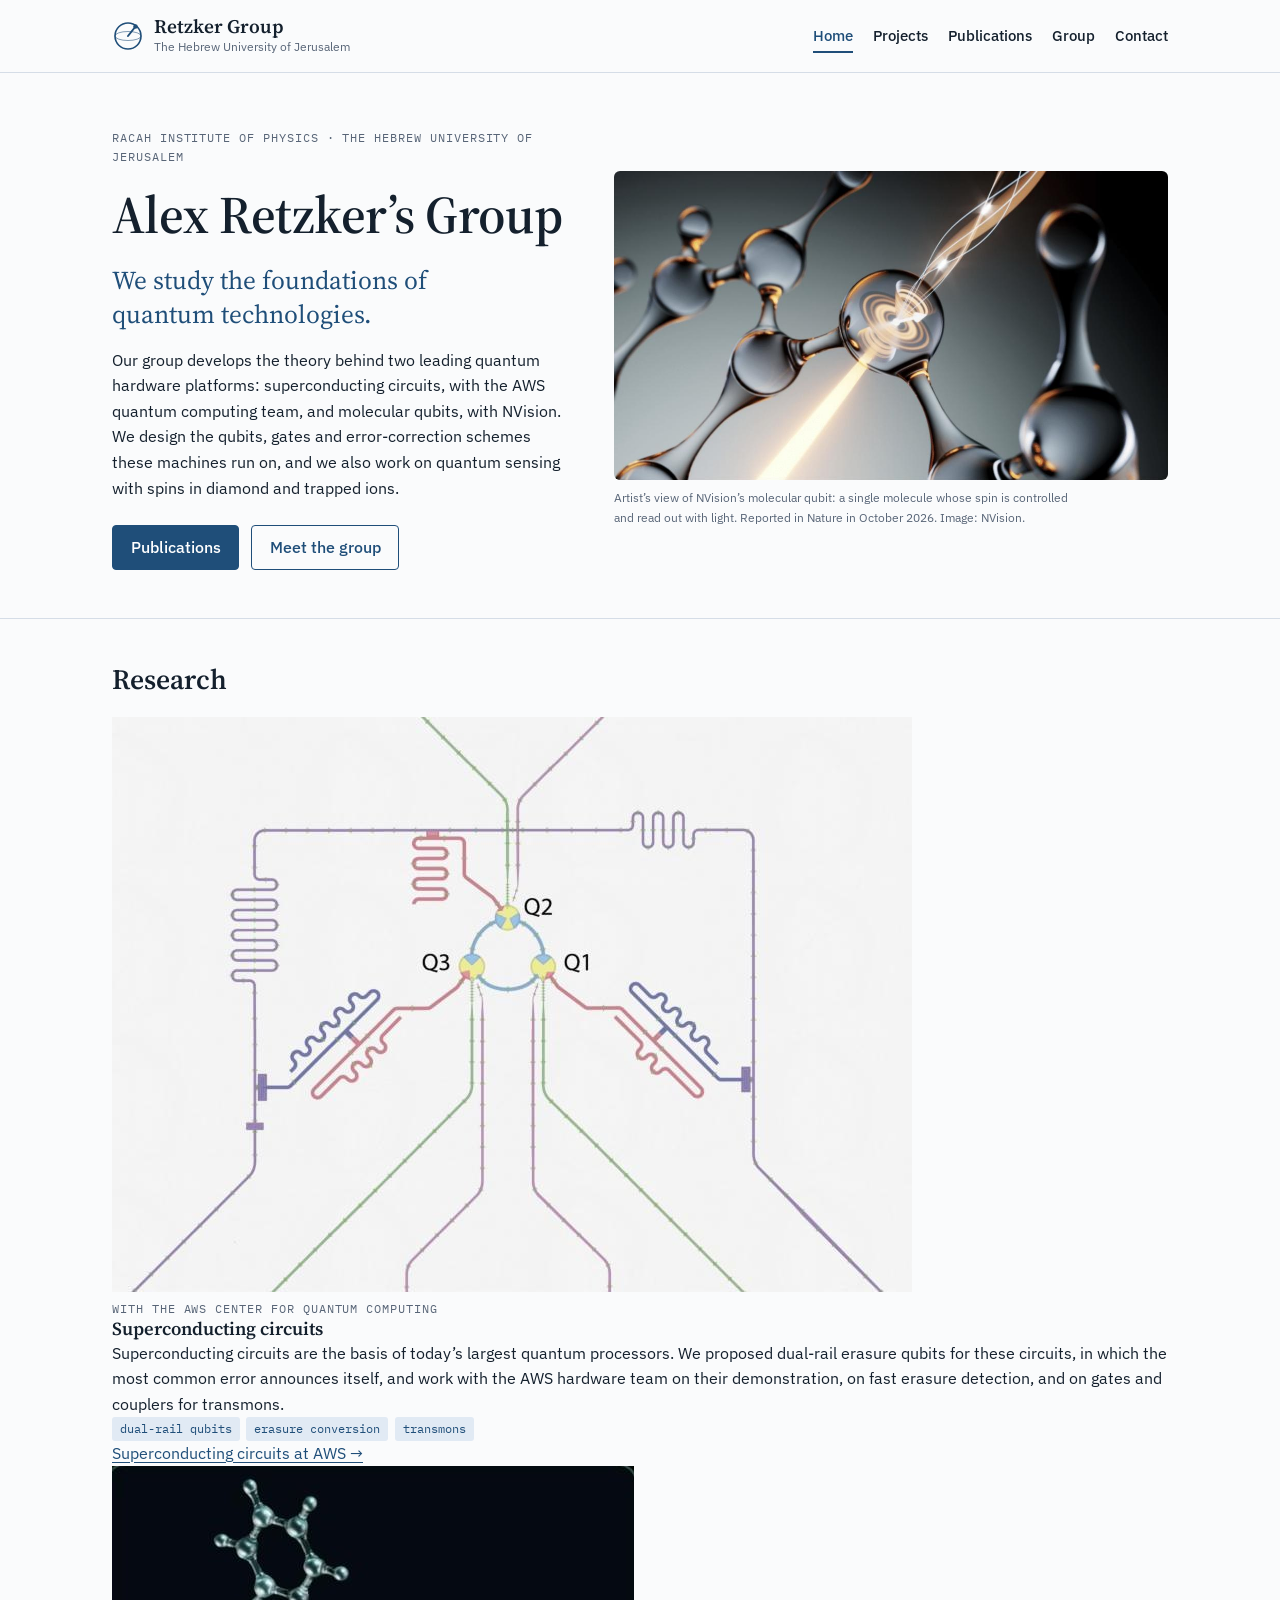
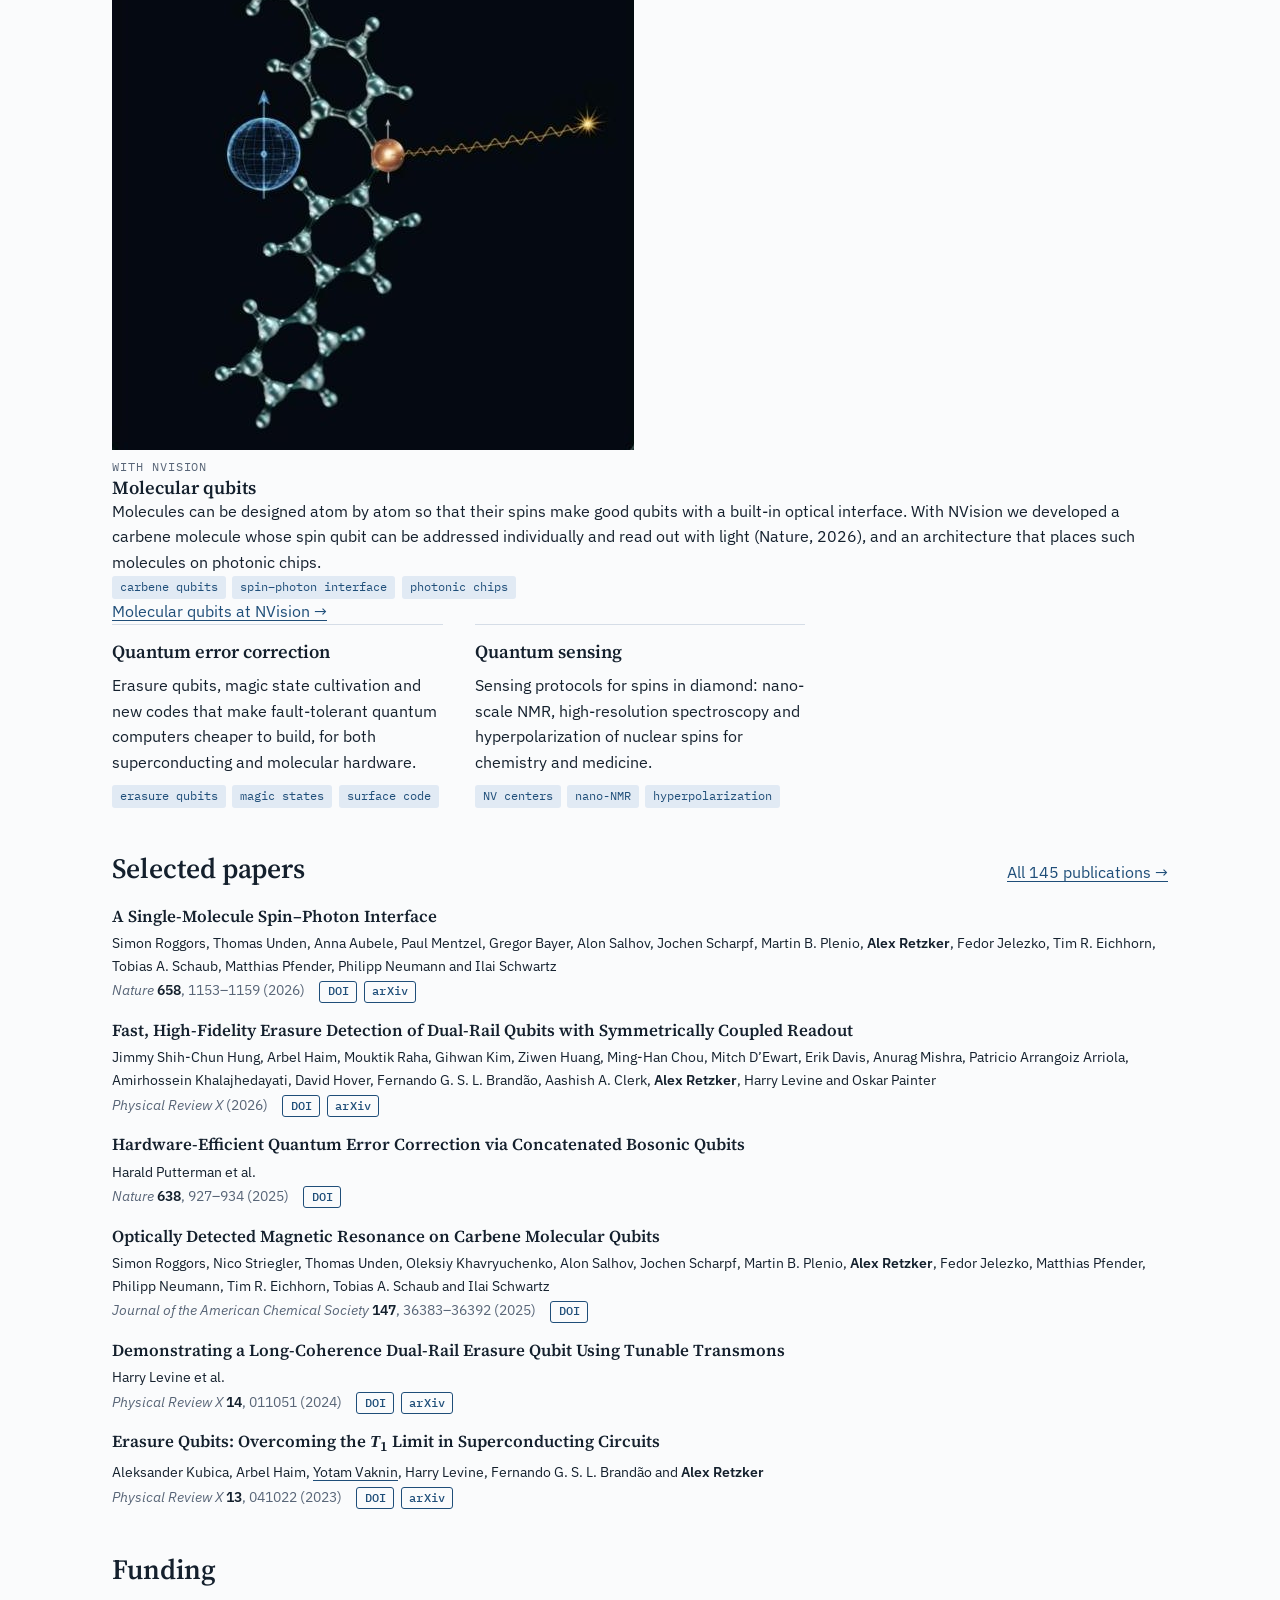
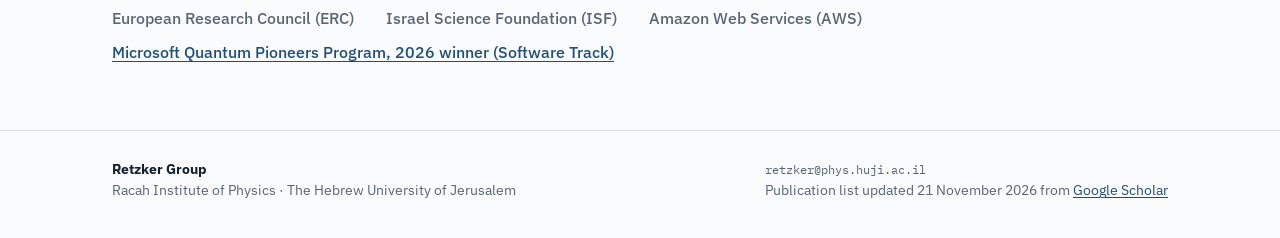
==== commit ab814995: "Lead with superconducting circuits and molecular qubits; add PI photo" ====
--- a/index.html
+++ b/index.html
@@ -5,7 +5,7 @@
 <meta name="viewport" content="width=device-width, initial-scale=1, viewport-fit=cover">
 <title>Retzker Group</title>
 <meta name="claude:viewport-fit-sides" content="cover">
-<meta name="description" content="Our group develops theory for quantum sensing and quantum computing, together with experimental teams working on NV centers in diamond, trapped ions, superconducting circuits and molecular qubits.">
+<meta name="description" content="Our group develops the theory behind two leading quantum hardware platforms: superconducting circuits, with the AWS quantum computing team, and molecular qubits, with NVision. We design the qubits, gates and error-correction schemes these machines run on, and we also work on quantum sensing with spins in diamond and trapped ions.">
 <link rel="preconnect" href="https://fonts.googleapis.com">
 <link rel="preconnect" href="https://fonts.gstatic.com" crossorigin>
 <link rel="stylesheet" href="https://fonts.googleapis.com/css2?family=IBM+Plex+Mono:wght@400;500&family=IBM+Plex+Sans:ital,wght@0,400;0,500;0,600;1,400&family=Source+Serif+4:opsz,wght@8..60,500;8..60,600&display=swap">
@@ -13,7 +13,7 @@
 </head>
 <body>
 <header class="site-head"><div class="wrap head-row"><a class="brand" href="index.html"><svg class="mark" viewBox="0 0 32 32" aria-hidden="true"><circle cx="16" cy="16" r="13" fill="none" stroke="currentColor" stroke-width="1.6"/><ellipse cx="16" cy="16" rx="13" ry="4.5" fill="none" stroke="currentColor" stroke-width="1" opacity=".55"/><line x1="16" y1="16" x2="23.5" y2="6.5" stroke="currentColor" stroke-width="2" stroke-linecap="round"/><circle cx="23.5" cy="6.5" r="2.2" fill="currentColor"/></svg><span><b>Retzker Group</b><small>The Hebrew University of Jerusalem</small></span></a><nav class="nav" aria-label="Main"><a href="index.html" aria-current="page">Home</a><a href="projects.html">Projects</a><a href="publications.html">Publications</a><a href="group.html">Group</a><a href="contact.html">Contact</a></nav></div></header>
-<main id="main"><section class="hero"><div class="wrap hero-grid"><div class="hero-text"><p class="eyebrow">Racah Institute of Physics &#183; The Hebrew University of Jerusalem</p><h1>Alex Retzker&#8217;s Group</h1><p class="lead">We study the foundations of quantum technologies.</p><p class="hero-sub">Our group develops theory for quantum sensing and quantum computing, together with experimental teams working on NV centers in diamond, trapped ions, superconducting circuits and molecular qubits.</p><p class="hero-actions"><a class="btn" href="publications.html">Publications</a><a class="btn btn-quiet" href="group.html">Meet the group</a></p></div><figure class="hero-fig mat-dark"><a href="https://doi.org/10.1038/s41586-026-11147-6"><img src="images/nvision/molecular-qubit.jpg" width="1075" height="599" alt="Artist&#x27;s view of a single molecule whose spin qubit is read out with light"></a><figcaption>Artist&#8217;s view of NVision&#8217;s molecular qubit: a single molecule whose spin is controlled and read out with light. Reported in Nature in October 2026. Image: NVision.</figcaption></figure></div></section><section class="band"><div class="wrap"><h2>Research</h2><div class="areas"><article class="area"><h3>Quantum sensing</h3><p>Sensing protocols for spins in diamond: nano-scale NMR, high-resolution spectroscopy and hyperpolarization of nuclear spins for chemistry and medicine.</p><p class="tags"><span>NV centers</span><span>nano-NMR</span><span>hyperpolarization</span></p></article><article class="area"><h3>Quantum error correction</h3><p>Erasure qubits, magic state preparation and new codes that make fault-tolerant quantum computers cheaper to build.</p><p class="tags"><span>erasure qubits</span><span>magic states</span><span>surface code</span></p></article><article class="area"><h3>Quantum control and gates</h3><p>Robust gates and dynamical decoupling for trapped ions, superconducting circuits and spins, designed to survive real-world noise.</p><p class="tags"><span>trapped ions</span><span>transmons</span><span>dynamical decoupling</span></p></article></div></div></section><section class="band"><div class="wrap"><h2>Projects</h2><div class="teasers"><a class="proj-teaser" href="projects.html#aws"><img class="teaser-img" src="images/aws/dual-rail-chip.jpg" alt="Superconducting dual-rail qubit chip" loading="lazy"><span class="teaser-body"><span class="eyebrow">Superconducting quantum computer</span><b>AWS Center for Quantum Computing</b><span>Alex takes part in the Amazon Web Services quantum computing program, which is building a fault-tolerant quantum computer from superconducting circuits at the AWS Center for Quantum Computing in Pasadena, California.</span><span class="arrow" aria-hidden="true">&#8594;</span></span></a><a class="proj-teaser" href="projects.html#nvision"><img class="teaser-img" src="images/nvision/wafer.jpg" alt="A wafer of photonic chips" loading="lazy"><span class="teaser-body"><span class="eyebrow">Co-founder</span><b>NVision</b><span>Alex co-founded NVision, a company headquartered in Ulm, Germany, that builds quantum technology from engineered molecules.</span><span class="arrow" aria-hidden="true">&#8594;</span></span></a></div></div></section><section class="band"><div class="wrap"><div class="h2-row"><h2>Recent papers</h2><a href="publications.html">All 145 publications &#8594;</a></div><ol class="pubs"><li class="pub" data-kind="article" data-search="a single-molecule spin&#8211;photon interface nature 658, 1153&#8211;1159 (2026) simon roggors thomas unden anna aubele paul mentzel gregor bayer alon salhov jochen scharpf martin b. plenio alex retzker fedor jelezko tim r. eichhorn tobias a. schaub matthias pfender philipp neumann ilai schwartz"><div class="pub-body"><a class="pub-title" href="https://doi.org/10.1038/s41586-026-11147-6">A Single-Molecule Spin&#8211;Photon Interface</a><p class="pub-authors">Simon Roggors, Thomas Unden, Anna Aubele, Paul Mentzel, Gregor Bayer, Alon Salhov, Jochen Scharpf, Martin B. Plenio, <b>Alex Retzker</b>, Fedor Jelezko, Tim R. Eichhorn, Tobias A. Schaub, Matthias Pfender, Philipp Neumann and Ilai Schwartz</p><p class="pub-venue"><span><em>Nature</em> <strong>658</strong>, 1153&#8211;1159 (2026)</span><span class="pub-links"><a class="chip-link" href="https://doi.org/10.1038/s41586-026-11147-6">DOI</a><a class="chip-link" href="https://arxiv.org/abs/2605.10077">arXiv</a></span></p></div></li><li class="pub" data-kind="article" data-search="readout-induced degradation of transmon lifetimes: interplay of tlss and qubit spectral reshaping prx quantum 7, 033059 (2026) ziwen huang jimmy shih-chun hung mouktik raha ming-han chou harry levine alex retzker connor t. hann david hover fernando g. s. l. brand&#227;o aashish a. clerk arbel haim oskar painter"><div class="pub-body"><a class="pub-title" href="https://doi.org/10.1103/y5ty-bd4y">Readout-Induced Degradation of Transmon Lifetimes: Interplay of TLSs and Qubit Spectral Reshaping</a><p class="pub-authors">Ziwen Huang, Jimmy Shih-Chun Hung, Mouktik Raha, Ming-Han Chou, Harry Levine, <b>Alex Retzker</b>, Connor T. Hann, David Hover, Fernando G. S. L. Brand&#227;o, Aashish A. Clerk, Arbel Haim and Oskar Painter</p><p class="pub-venue"><span><em>PRX Quantum</em> <strong>7</strong>, 033059 (2026)</span><span class="pub-links"><a class="chip-link" href="https://doi.org/10.1103/y5ty-bd4y">DOI</a></span></p></div></li><li class="pub" data-kind="article" data-search="robust gigahertz-range ac magnetometry with an ensemble of nv&#8722; centers in diamond using concatenated continuous dynamical decoupling physical review applied 26, 024018 (2026) takuya kitamura genko t. genov alon salhov yutaka kobayashi shinobu onoda junichi isoya alex retzker fedor jelezko"><div class="pub-body"><a class="pub-title" href="https://doi.org/10.1103/8zf5-1zyj">Robust Gigahertz-Range ac Magnetometry with an Ensemble of NV<sup>&#8722;</sup> Centers in Diamond Using Concatenated Continuous Dynamical Decoupling</a><p class="pub-authors">Takuya Kitamura, Genko T. Genov, Alon Salhov, Yutaka Kobayashi, Shinobu Onoda, Junichi Isoya, <b>Alex Retzker</b> and Fedor Jelezko</p><p class="pub-venue"><span><em>Physical Review Applied</em> <strong>26</strong>, 024018 (2026)</span><span class="pub-links"><a class="chip-link" href="https://doi.org/10.1103/8zf5-1zyj">DOI</a><a class="chip-link" href="https://arxiv.org/abs/2510.20401">arXiv</a></span></p></div></li><li class="pub" data-kind="article" data-search="fast, high-fidelity erasure detection of dual-rail qubits with symmetrically coupled readout physical review x (2026) jimmy shih-chun hung arbel haim mouktik raha gihwan kim ziwen huang ming-han chou mitch d&#8217;ewart erik davis anurag mishra patricio arrangoiz arriola amirhossein khalajhedayati david hover fernando g. s. l. brand&#227;o aashish a. clerk alex retzker harry levine oskar painter"><div class="pub-body"><a class="pub-title" href="https://doi.org/10.1103/54jp-hwdd">Fast, High-Fidelity Erasure Detection of Dual-Rail Qubits with Symmetrically Coupled Readout</a><p class="pub-authors">Jimmy Shih-Chun Hung, Arbel Haim, Mouktik Raha, Gihwan Kim, Ziwen Huang, Ming-Han Chou, Mitch D&#8217;Ewart, Erik Davis, Anurag Mishra, Patricio Arrangoiz Arriola, Amirhossein Khalajhedayati, David Hover, Fernando G. S. L. Brand&#227;o, Aashish A. Clerk, <b>Alex Retzker</b>, Harry Levine and Oskar Painter</p><p class="pub-venue"><span><em>Physical Review X</em> (2026)</span><span class="pub-links"><a class="chip-link" href="https://doi.org/10.1103/54jp-hwdd">DOI</a><a class="chip-link" href="https://arxiv.org/abs/2604.16292">arXiv</a></span></p></div></li><li class="pub" data-kind="article" data-search="high rate magic state cultivation on the surface code prx quantum 7, 010353 (2026) yotam vaknin shoham jacoby arne l. grimsmo alex retzker"><div class="pub-body"><a class="pub-title" href="https://doi.org/10.1103/p8tw-6kq9">High Rate Magic State Cultivation on the Surface Code</a><p class="pub-authors"><a class="member-link" href="group/yotam-vaknin.html">Yotam Vaknin</a>, <a class="member-link" href="group/shoham-jacoby.html">Shoham Jacoby</a>, Arne L. Grimsmo and <b>Alex Retzker</b></p><p class="pub-venue"><span><em>PRX Quantum</em> <strong>7</strong>, 010353 (2026)</span><span class="pub-links"><a class="chip-link" href="https://doi.org/10.1103/p8tw-6kq9">DOI</a><a class="chip-link" href="https://arxiv.org/abs/2502.01743">arXiv</a></span></p></div></li></ol></div></section><section class="band band-last"><div class="wrap"><h2>Funding</h2><ul class="funders"><li>European Research Council (ERC)</li><li>Israel Science Foundation (ISF)</li><li>Amazon Web Services (AWS)</li><li><a href="https://quantum.microsoft.com/en-us/insights/blogs/announcing-latest-winners-and-finalists-of-the-quantum-pioneers-program">Microsoft Quantum Pioneers Program, 2026 winner (Software Track)</a></li></ul></div></section></main>
+<main id="main"><section class="hero"><div class="wrap hero-grid"><div class="hero-text"><p class="eyebrow">Racah Institute of Physics &#183; The Hebrew University of Jerusalem</p><h1>Alex Retzker&#8217;s Group</h1><p class="lead">We study the foundations of quantum technologies.</p><p class="hero-sub">Our group develops the theory behind two leading quantum hardware platforms: superconducting circuits, with the AWS quantum computing team, and molecular qubits, with NVision. We design the qubits, gates and error-correction schemes these machines run on, and we also work on quantum sensing with spins in diamond and trapped ions.</p><p class="hero-actions"><a class="btn" href="publications.html">Publications</a><a class="btn btn-quiet" href="group.html">Meet the group</a></p></div><figure class="hero-fig mat-dark"><a href="https://doi.org/10.1038/s41586-026-11147-6"><img src="images/nvision/molecular-qubit.jpg" width="1075" height="599" alt="Artist&#x27;s view of a single molecule whose spin qubit is read out with light"></a><figcaption>Artist&#8217;s view of NVision&#8217;s molecular qubit: a single molecule whose spin is controlled and read out with light. Reported in Nature in October 2026. Image: NVision.</figcaption></figure></div></section><section class="band"><div class="wrap"><h2>Research</h2><div class="features"><article class="feature"><img src="images/aws/dual-rail-chip.jpg" alt="False-colored image of a three-transmon superconducting chip" loading="lazy"><div class="feature-body"><p class="eyebrow">With the AWS Center for Quantum Computing</p><h3>Superconducting circuits</h3><p>Superconducting circuits are the basis of today&#8217;s largest quantum processors. We proposed dual-rail erasure qubits for these circuits, in which the most common error announces itself, and work with the AWS hardware team on their demonstration, on fast erasure detection, and on gates and couplers for transmons.</p><p class="tags"><span>dual-rail qubits</span><span>erasure conversion</span><span>transmons</span></p><p><a class="more" href="projects.html#aws">Superconducting circuits at AWS &#8594;</a></p></div></article><article class="feature"><img src="images/nvision/carbene.jpg" alt="The carbene molecule with its nuclear spin and photon-emitting electron spin" loading="lazy"><div class="feature-body"><p class="eyebrow">With NVision</p><h3>Molecular qubits</h3><p>Molecules can be designed atom by atom so that their spins make good qubits with a built-in optical interface. With NVision we developed a carbene molecule whose spin qubit can be addressed individually and read out with light (Nature, 2026), and an architecture that places such molecules on photonic chips.</p><p class="tags"><span>carbene qubits</span><span>spin&#8211;photon interface</span><span>photonic chips</span></p><p><a class="more" href="projects.html#nvision">Molecular qubits at NVision &#8594;</a></p></div></article></div><div class="areas areas-minor"><article class="area"><h3>Quantum error correction</h3><p>Erasure qubits, magic state cultivation and new codes that make fault-tolerant quantum computers cheaper to build, for both superconducting and molecular hardware.</p><p class="tags"><span>erasure qubits</span><span>magic states</span><span>surface code</span></p></article><article class="area"><h3>Quantum sensing</h3><p>Sensing protocols for spins in diamond: nano-scale NMR, high-resolution spectroscopy and hyperpolarization of nuclear spins for chemistry and medicine.</p><p class="tags"><span>NV centers</span><span>nano-NMR</span><span>hyperpolarization</span></p></article></div></div></section><section class="band"><div class="wrap"><div class="h2-row"><h2>Selected papers</h2><a href="publications.html">All 145 publications &#8594;</a></div><ol class="pubs"><li class="pub" data-kind="article" data-search="a single-molecule spin&#8211;photon interface nature 658, 1153&#8211;1159 (2026) simon roggors thomas unden anna aubele paul mentzel gregor bayer alon salhov jochen scharpf martin b. plenio alex retzker fedor jelezko tim r. eichhorn tobias a. schaub matthias pfender philipp neumann ilai schwartz"><div class="pub-body"><a class="pub-title" href="https://doi.org/10.1038/s41586-026-11147-6">A Single-Molecule Spin&#8211;Photon Interface</a><p class="pub-authors">Simon Roggors, Thomas Unden, Anna Aubele, Paul Mentzel, Gregor Bayer, Alon Salhov, Jochen Scharpf, Martin B. Plenio, <b>Alex Retzker</b>, Fedor Jelezko, Tim R. Eichhorn, Tobias A. Schaub, Matthias Pfender, Philipp Neumann and Ilai Schwartz</p><p class="pub-venue"><span><em>Nature</em> <strong>658</strong>, 1153&#8211;1159 (2026)</span><span class="pub-links"><a class="chip-link" href="https://doi.org/10.1038/s41586-026-11147-6">DOI</a><a class="chip-link" href="https://arxiv.org/abs/2605.10077">arXiv</a></span></p></div></li><li class="pub" data-kind="article" data-search="fast, high-fidelity erasure detection of dual-rail qubits with symmetrically coupled readout physical review x (2026) jimmy shih-chun hung arbel haim mouktik raha gihwan kim ziwen huang ming-han chou mitch d&#8217;ewart erik davis anurag mishra patricio arrangoiz arriola amirhossein khalajhedayati david hover fernando g. s. l. brand&#227;o aashish a. clerk alex retzker harry levine oskar painter"><div class="pub-body"><a class="pub-title" href="https://doi.org/10.1103/54jp-hwdd">Fast, High-Fidelity Erasure Detection of Dual-Rail Qubits with Symmetrically Coupled Readout</a><p class="pub-authors">Jimmy Shih-Chun Hung, Arbel Haim, Mouktik Raha, Gihwan Kim, Ziwen Huang, Ming-Han Chou, Mitch D&#8217;Ewart, Erik Davis, Anurag Mishra, Patricio Arrangoiz Arriola, Amirhossein Khalajhedayati, David Hover, Fernando G. S. L. Brand&#227;o, Aashish A. Clerk, <b>Alex Retzker</b>, Harry Levine and Oskar Painter</p><p class="pub-venue"><span><em>Physical Review X</em> (2026)</span><span class="pub-links"><a class="chip-link" href="https://doi.org/10.1103/54jp-hwdd">DOI</a><a class="chip-link" href="https://arxiv.org/abs/2604.16292">arXiv</a></span></p></div></li><li class="pub" data-kind="article" data-search="hardware-efficient quantum error correction via concatenated bosonic qubits nature 638, 927&#8211;934 (2025) harald putterman"><div class="pub-body"><a class="pub-title" href="https://doi.org/10.1038/s41586-025-08642-7">Hardware-Efficient Quantum Error Correction via Concatenated Bosonic Qubits</a><p class="pub-authors">Harald Putterman et al.</p><p class="pub-venue"><span><em>Nature</em> <strong>638</strong>, 927&#8211;934 (2025)</span><span class="pub-links"><a class="chip-link" href="https://doi.org/10.1038/s41586-025-08642-7">DOI</a></span></p></div></li><li class="pub" data-kind="article" data-search="optically detected magnetic resonance on carbene molecular qubits journal of the american chemical society 147, 36383&#8211;36392 (2025) simon roggors nico striegler thomas unden oleksiy khavryuchenko alon salhov jochen scharpf martin b. plenio alex retzker fedor jelezko matthias pfender philipp neumann tim r. eichhorn tobias a. schaub ilai schwartz"><div class="pub-body"><a class="pub-title" href="https://doi.org/10.1021/jacs.5c10272">Optically Detected Magnetic Resonance on Carbene Molecular Qubits</a><p class="pub-authors">Simon Roggors, Nico Striegler, Thomas Unden, Oleksiy Khavryuchenko, Alon Salhov, Jochen Scharpf, Martin B. Plenio, <b>Alex Retzker</b>, Fedor Jelezko, Matthias Pfender, Philipp Neumann, Tim R. Eichhorn, Tobias A. Schaub and Ilai Schwartz</p><p class="pub-venue"><span><em>Journal of the American Chemical Society</em> <strong>147</strong>, 36383&#8211;36392 (2025)</span><span class="pub-links"><a class="chip-link" href="https://doi.org/10.1021/jacs.5c10272">DOI</a></span></p></div></li><li class="pub" data-kind="article" data-search="demonstrating a long-coherence dual-rail erasure qubit using tunable transmons physical review x 14, 011051 (2024) harry levine"><div class="pub-body"><a class="pub-title" href="https://doi.org/10.1103/physrevx.14.011051">Demonstrating a Long-Coherence Dual-Rail Erasure Qubit Using Tunable Transmons</a><p class="pub-authors">Harry Levine et al.</p><p class="pub-venue"><span><em>Physical Review X</em> <strong>14</strong>, 011051 (2024)</span><span class="pub-links"><a class="chip-link" href="https://doi.org/10.1103/physrevx.14.011051">DOI</a><a class="chip-link" href="https://arxiv.org/abs/2307.08737">arXiv</a></span></p></div></li><li class="pub" data-kind="article" data-search="erasure qubits: overcoming the t1 limit in superconducting circuits physical review x 13, 041022 (2023) aleksander kubica arbel haim yotam vaknin harry levine fernando g. s. l. brand&#227;o alex retzker"><div class="pub-body"><a class="pub-title" href="https://doi.org/10.1103/physrevx.13.041022">Erasure Qubits: Overcoming the <em>T</em><sub>1</sub> Limit in Superconducting Circuits</a><p class="pub-authors">Aleksander Kubica, Arbel Haim, <a class="member-link" href="group/yotam-vaknin.html">Yotam Vaknin</a>, Harry Levine, Fernando G. S. L. Brand&#227;o and <b>Alex Retzker</b></p><p class="pub-venue"><span><em>Physical Review X</em> <strong>13</strong>, 041022 (2023)</span><span class="pub-links"><a class="chip-link" href="https://doi.org/10.1103/physrevx.13.041022">DOI</a><a class="chip-link" href="https://arxiv.org/abs/2208.05461">arXiv</a></span></p></div></li></ol></div></section><section class="band band-last"><div class="wrap"><h2>Funding</h2><ul class="funders"><li>European Research Council (ERC)</li><li>Israel Science Foundation (ISF)</li><li>Amazon Web Services (AWS)</li><li><a href="https://quantum.microsoft.com/en-us/insights/blogs/announcing-latest-winners-and-finalists-of-the-quantum-pioneers-program">Microsoft Quantum Pioneers Program, 2026 winner (Software Track)</a></li></ul></div></section></main>
 <footer class="site-foot"><div class="wrap foot-row"><div><b>Retzker Group</b><br>Racah Institute of Physics &#183; The Hebrew University of Jerusalem</div><div><span class="mono">retzker@phys.huji.ac.il</span><br>Publication list updated 21 November 2026 from <a href="https://scholar.google.com/citations?user=L9YvPXkAAAAJ&amp;hl=en">Google Scholar</a></div></div></footer>
 <script src="assets/site.js"></script>
 </body>
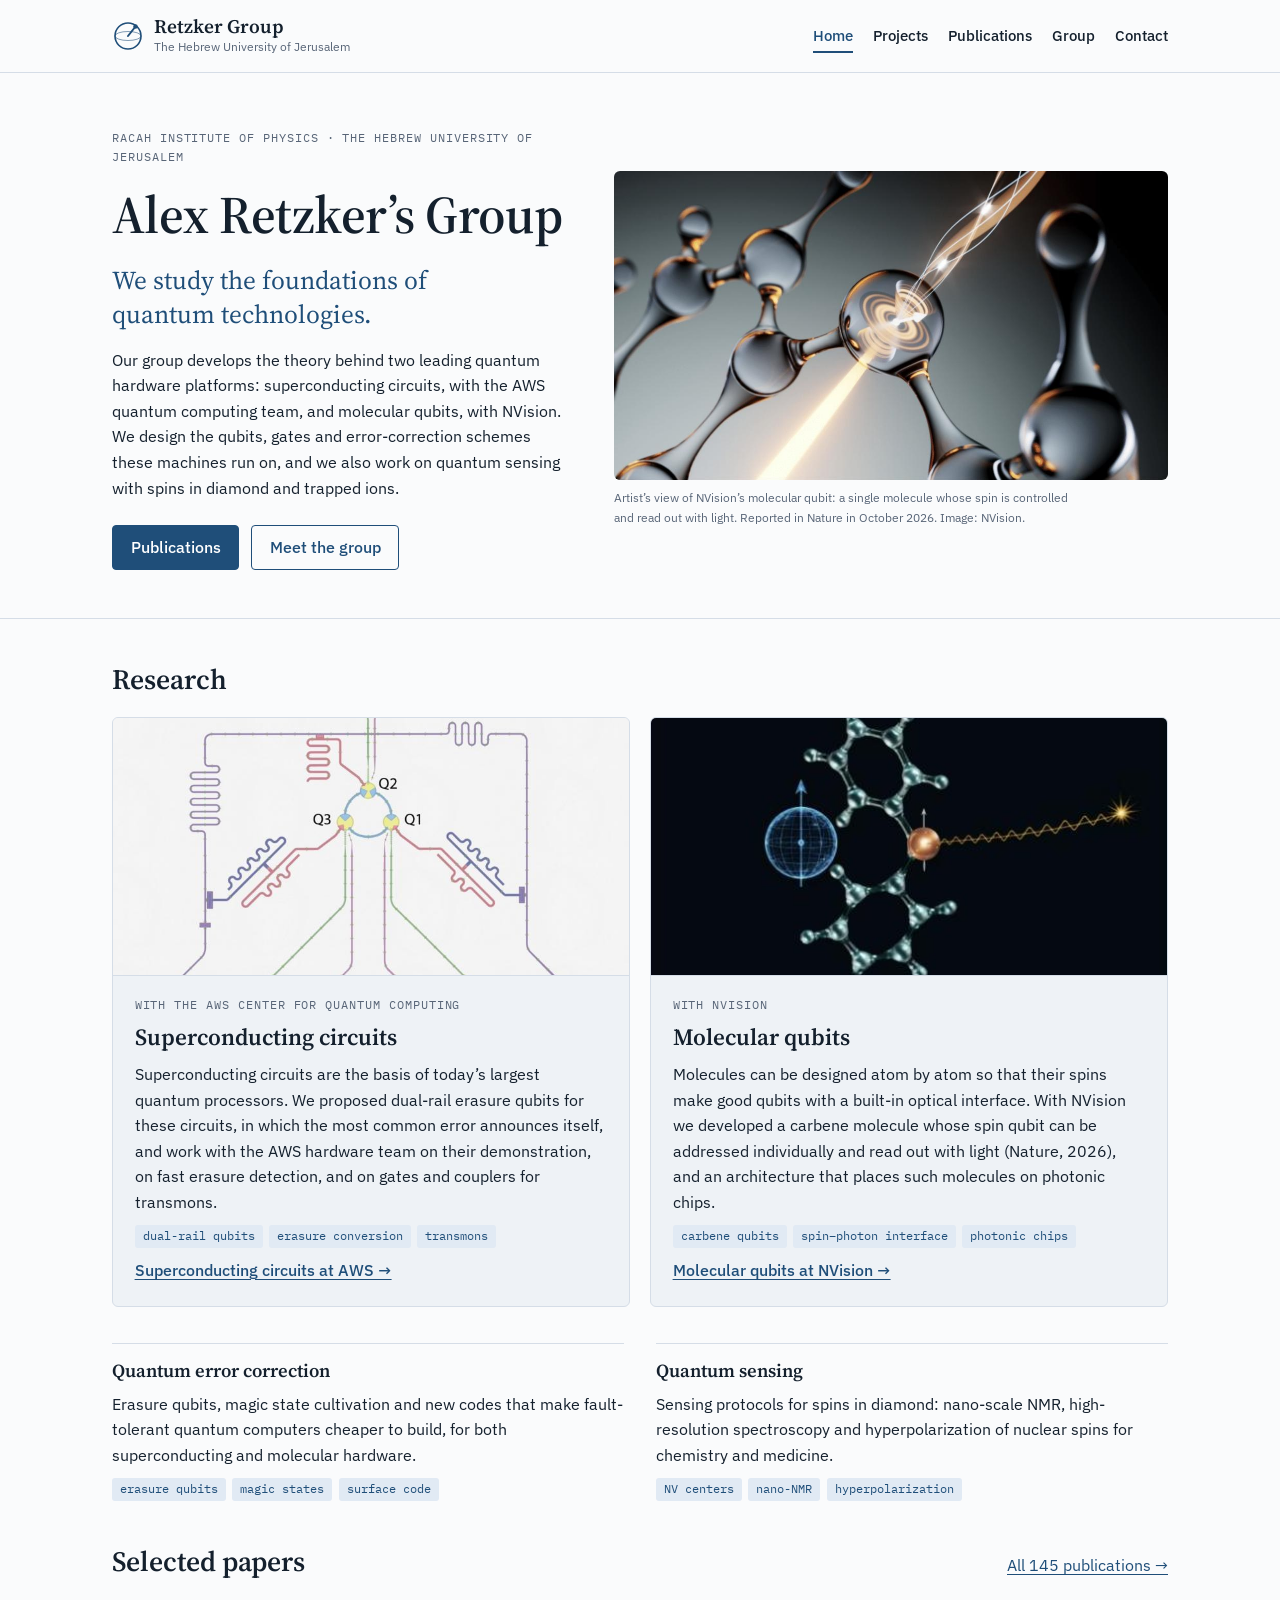
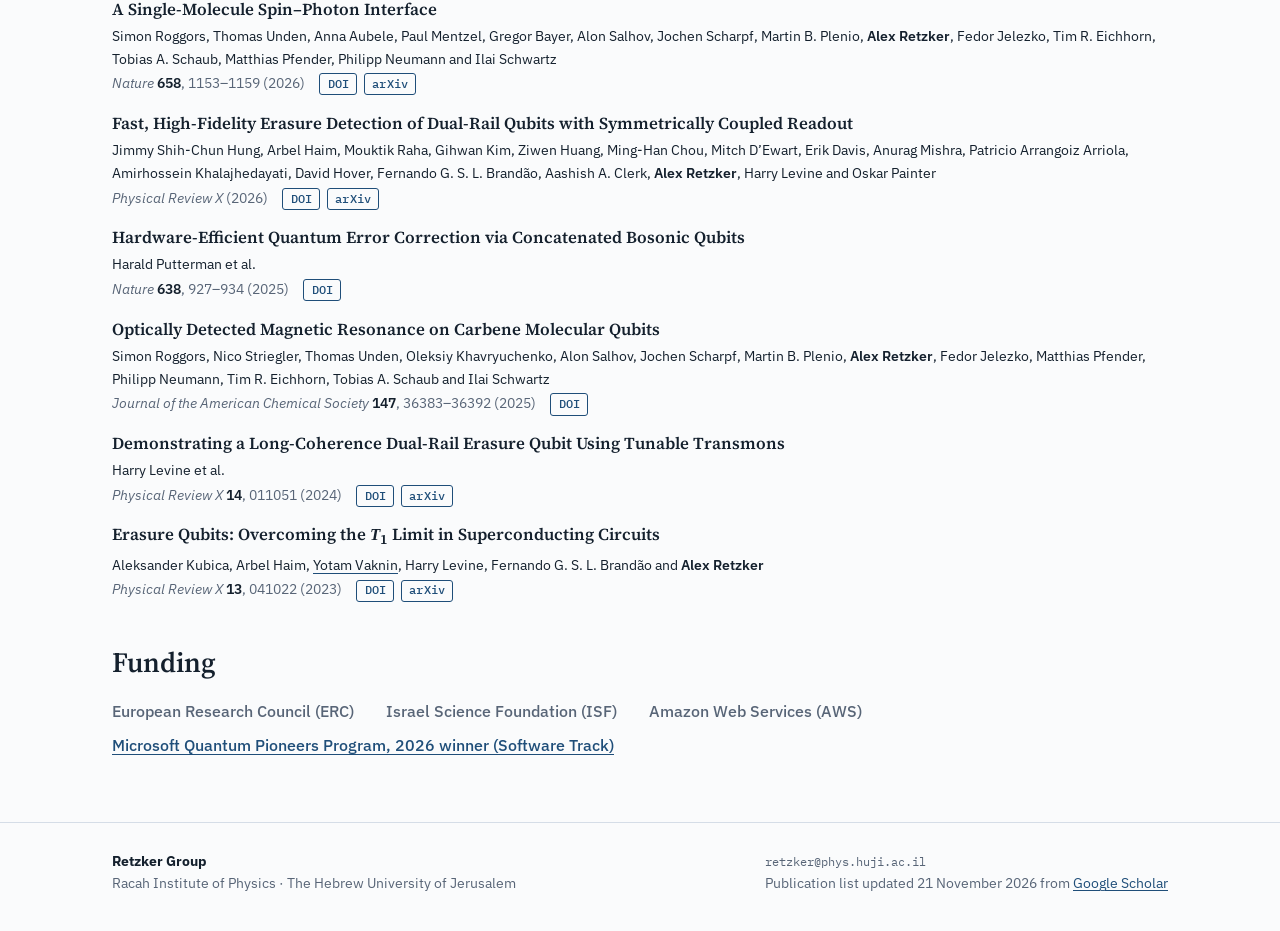
==== commit 5b0fca57: "Version stylesheet links so browsers load the latest style" ====
--- a/index.html
+++ b/index.html
@@ -9,12 +9,12 @@
 <link rel="preconnect" href="https://fonts.googleapis.com">
 <link rel="preconnect" href="https://fonts.gstatic.com" crossorigin>
 <link rel="stylesheet" href="https://fonts.googleapis.com/css2?family=IBM+Plex+Mono:wght@400;500&family=IBM+Plex+Sans:ital,wght@0,400;0,500;0,600;1,400&family=Source+Serif+4:opsz,wght@8..60,500;8..60,600&display=swap">
-<link rel="stylesheet" href="assets/style.css">
+<link rel="stylesheet" href="assets/style.css?v=b6fa7bc4">
 </head>
 <body>
 <header class="site-head"><div class="wrap head-row"><a class="brand" href="index.html"><svg class="mark" viewBox="0 0 32 32" aria-hidden="true"><circle cx="16" cy="16" r="13" fill="none" stroke="currentColor" stroke-width="1.6"/><ellipse cx="16" cy="16" rx="13" ry="4.5" fill="none" stroke="currentColor" stroke-width="1" opacity=".55"/><line x1="16" y1="16" x2="23.5" y2="6.5" stroke="currentColor" stroke-width="2" stroke-linecap="round"/><circle cx="23.5" cy="6.5" r="2.2" fill="currentColor"/></svg><span><b>Retzker Group</b><small>The Hebrew University of Jerusalem</small></span></a><nav class="nav" aria-label="Main"><a href="index.html" aria-current="page">Home</a><a href="projects.html">Projects</a><a href="publications.html">Publications</a><a href="group.html">Group</a><a href="contact.html">Contact</a></nav></div></header>
 <main id="main"><section class="hero"><div class="wrap hero-grid"><div class="hero-text"><p class="eyebrow">Racah Institute of Physics &#183; The Hebrew University of Jerusalem</p><h1>Alex Retzker&#8217;s Group</h1><p class="lead">We study the foundations of quantum technologies.</p><p class="hero-sub">Our group develops the theory behind two leading quantum hardware platforms: superconducting circuits, with the AWS quantum computing team, and molecular qubits, with NVision. We design the qubits, gates and error-correction schemes these machines run on, and we also work on quantum sensing with spins in diamond and trapped ions.</p><p class="hero-actions"><a class="btn" href="publications.html">Publications</a><a class="btn btn-quiet" href="group.html">Meet the group</a></p></div><figure class="hero-fig mat-dark"><a href="https://doi.org/10.1038/s41586-026-11147-6"><img src="images/nvision/molecular-qubit.jpg" width="1075" height="599" alt="Artist&#x27;s view of a single molecule whose spin qubit is read out with light"></a><figcaption>Artist&#8217;s view of NVision&#8217;s molecular qubit: a single molecule whose spin is controlled and read out with light. Reported in Nature in October 2026. Image: NVision.</figcaption></figure></div></section><section class="band"><div class="wrap"><h2>Research</h2><div class="features"><article class="feature"><img src="images/aws/dual-rail-chip.jpg" alt="False-colored image of a three-transmon superconducting chip" loading="lazy"><div class="feature-body"><p class="eyebrow">With the AWS Center for Quantum Computing</p><h3>Superconducting circuits</h3><p>Superconducting circuits are the basis of today&#8217;s largest quantum processors. We proposed dual-rail erasure qubits for these circuits, in which the most common error announces itself, and work with the AWS hardware team on their demonstration, on fast erasure detection, and on gates and couplers for transmons.</p><p class="tags"><span>dual-rail qubits</span><span>erasure conversion</span><span>transmons</span></p><p><a class="more" href="projects.html#aws">Superconducting circuits at AWS &#8594;</a></p></div></article><article class="feature"><img src="images/nvision/carbene.jpg" alt="The carbene molecule with its nuclear spin and photon-emitting electron spin" loading="lazy"><div class="feature-body"><p class="eyebrow">With NVision</p><h3>Molecular qubits</h3><p>Molecules can be designed atom by atom so that their spins make good qubits with a built-in optical interface. With NVision we developed a carbene molecule whose spin qubit can be addressed individually and read out with light (Nature, 2026), and an architecture that places such molecules on photonic chips.</p><p class="tags"><span>carbene qubits</span><span>spin&#8211;photon interface</span><span>photonic chips</span></p><p><a class="more" href="projects.html#nvision">Molecular qubits at NVision &#8594;</a></p></div></article></div><div class="areas areas-minor"><article class="area"><h3>Quantum error correction</h3><p>Erasure qubits, magic state cultivation and new codes that make fault-tolerant quantum computers cheaper to build, for both superconducting and molecular hardware.</p><p class="tags"><span>erasure qubits</span><span>magic states</span><span>surface code</span></p></article><article class="area"><h3>Quantum sensing</h3><p>Sensing protocols for spins in diamond: nano-scale NMR, high-resolution spectroscopy and hyperpolarization of nuclear spins for chemistry and medicine.</p><p class="tags"><span>NV centers</span><span>nano-NMR</span><span>hyperpolarization</span></p></article></div></div></section><section class="band"><div class="wrap"><div class="h2-row"><h2>Selected papers</h2><a href="publications.html">All 145 publications &#8594;</a></div><ol class="pubs"><li class="pub" data-kind="article" data-search="a single-molecule spin&#8211;photon interface nature 658, 1153&#8211;1159 (2026) simon roggors thomas unden anna aubele paul mentzel gregor bayer alon salhov jochen scharpf martin b. plenio alex retzker fedor jelezko tim r. eichhorn tobias a. schaub matthias pfender philipp neumann ilai schwartz"><div class="pub-body"><a class="pub-title" href="https://doi.org/10.1038/s41586-026-11147-6">A Single-Molecule Spin&#8211;Photon Interface</a><p class="pub-authors">Simon Roggors, Thomas Unden, Anna Aubele, Paul Mentzel, Gregor Bayer, Alon Salhov, Jochen Scharpf, Martin B. Plenio, <b>Alex Retzker</b>, Fedor Jelezko, Tim R. Eichhorn, Tobias A. Schaub, Matthias Pfender, Philipp Neumann and Ilai Schwartz</p><p class="pub-venue"><span><em>Nature</em> <strong>658</strong>, 1153&#8211;1159 (2026)</span><span class="pub-links"><a class="chip-link" href="https://doi.org/10.1038/s41586-026-11147-6">DOI</a><a class="chip-link" href="https://arxiv.org/abs/2605.10077">arXiv</a></span></p></div></li><li class="pub" data-kind="article" data-search="fast, high-fidelity erasure detection of dual-rail qubits with symmetrically coupled readout physical review x (2026) jimmy shih-chun hung arbel haim mouktik raha gihwan kim ziwen huang ming-han chou mitch d&#8217;ewart erik davis anurag mishra patricio arrangoiz arriola amirhossein khalajhedayati david hover fernando g. s. l. brand&#227;o aashish a. clerk alex retzker harry levine oskar painter"><div class="pub-body"><a class="pub-title" href="https://doi.org/10.1103/54jp-hwdd">Fast, High-Fidelity Erasure Detection of Dual-Rail Qubits with Symmetrically Coupled Readout</a><p class="pub-authors">Jimmy Shih-Chun Hung, Arbel Haim, Mouktik Raha, Gihwan Kim, Ziwen Huang, Ming-Han Chou, Mitch D&#8217;Ewart, Erik Davis, Anurag Mishra, Patricio Arrangoiz Arriola, Amirhossein Khalajhedayati, David Hover, Fernando G. S. L. Brand&#227;o, Aashish A. Clerk, <b>Alex Retzker</b>, Harry Levine and Oskar Painter</p><p class="pub-venue"><span><em>Physical Review X</em> (2026)</span><span class="pub-links"><a class="chip-link" href="https://doi.org/10.1103/54jp-hwdd">DOI</a><a class="chip-link" href="https://arxiv.org/abs/2604.16292">arXiv</a></span></p></div></li><li class="pub" data-kind="article" data-search="hardware-efficient quantum error correction via concatenated bosonic qubits nature 638, 927&#8211;934 (2025) harald putterman"><div class="pub-body"><a class="pub-title" href="https://doi.org/10.1038/s41586-025-08642-7">Hardware-Efficient Quantum Error Correction via Concatenated Bosonic Qubits</a><p class="pub-authors">Harald Putterman et al.</p><p class="pub-venue"><span><em>Nature</em> <strong>638</strong>, 927&#8211;934 (2025)</span><span class="pub-links"><a class="chip-link" href="https://doi.org/10.1038/s41586-025-08642-7">DOI</a></span></p></div></li><li class="pub" data-kind="article" data-search="optically detected magnetic resonance on carbene molecular qubits journal of the american chemical society 147, 36383&#8211;36392 (2025) simon roggors nico striegler thomas unden oleksiy khavryuchenko alon salhov jochen scharpf martin b. plenio alex retzker fedor jelezko matthias pfender philipp neumann tim r. eichhorn tobias a. schaub ilai schwartz"><div class="pub-body"><a class="pub-title" href="https://doi.org/10.1021/jacs.5c10272">Optically Detected Magnetic Resonance on Carbene Molecular Qubits</a><p class="pub-authors">Simon Roggors, Nico Striegler, Thomas Unden, Oleksiy Khavryuchenko, Alon Salhov, Jochen Scharpf, Martin B. Plenio, <b>Alex Retzker</b>, Fedor Jelezko, Matthias Pfender, Philipp Neumann, Tim R. Eichhorn, Tobias A. Schaub and Ilai Schwartz</p><p class="pub-venue"><span><em>Journal of the American Chemical Society</em> <strong>147</strong>, 36383&#8211;36392 (2025)</span><span class="pub-links"><a class="chip-link" href="https://doi.org/10.1021/jacs.5c10272">DOI</a></span></p></div></li><li class="pub" data-kind="article" data-search="demonstrating a long-coherence dual-rail erasure qubit using tunable transmons physical review x 14, 011051 (2024) harry levine"><div class="pub-body"><a class="pub-title" href="https://doi.org/10.1103/physrevx.14.011051">Demonstrating a Long-Coherence Dual-Rail Erasure Qubit Using Tunable Transmons</a><p class="pub-authors">Harry Levine et al.</p><p class="pub-venue"><span><em>Physical Review X</em> <strong>14</strong>, 011051 (2024)</span><span class="pub-links"><a class="chip-link" href="https://doi.org/10.1103/physrevx.14.011051">DOI</a><a class="chip-link" href="https://arxiv.org/abs/2307.08737">arXiv</a></span></p></div></li><li class="pub" data-kind="article" data-search="erasure qubits: overcoming the t1 limit in superconducting circuits physical review x 13, 041022 (2023) aleksander kubica arbel haim yotam vaknin harry levine fernando g. s. l. brand&#227;o alex retzker"><div class="pub-body"><a class="pub-title" href="https://doi.org/10.1103/physrevx.13.041022">Erasure Qubits: Overcoming the <em>T</em><sub>1</sub> Limit in Superconducting Circuits</a><p class="pub-authors">Aleksander Kubica, Arbel Haim, <a class="member-link" href="group/yotam-vaknin.html">Yotam Vaknin</a>, Harry Levine, Fernando G. S. L. Brand&#227;o and <b>Alex Retzker</b></p><p class="pub-venue"><span><em>Physical Review X</em> <strong>13</strong>, 041022 (2023)</span><span class="pub-links"><a class="chip-link" href="https://doi.org/10.1103/physrevx.13.041022">DOI</a><a class="chip-link" href="https://arxiv.org/abs/2208.05461">arXiv</a></span></p></div></li></ol></div></section><section class="band band-last"><div class="wrap"><h2>Funding</h2><ul class="funders"><li>European Research Council (ERC)</li><li>Israel Science Foundation (ISF)</li><li>Amazon Web Services (AWS)</li><li><a href="https://quantum.microsoft.com/en-us/insights/blogs/announcing-latest-winners-and-finalists-of-the-quantum-pioneers-program">Microsoft Quantum Pioneers Program, 2026 winner (Software Track)</a></li></ul></div></section></main>
 <footer class="site-foot"><div class="wrap foot-row"><div><b>Retzker Group</b><br>Racah Institute of Physics &#183; The Hebrew University of Jerusalem</div><div><span class="mono">retzker@phys.huji.ac.il</span><br>Publication list updated 21 November 2026 from <a href="https://scholar.google.com/citations?user=L9YvPXkAAAAJ&amp;hl=en">Google Scholar</a></div></div></footer>
-<script src="assets/site.js"></script>
+<script src="assets/site.js?v=b6fa7bc4"></script>
 </body>
 </html>
--- a/assets/style.css
+++ b/assets/style.css
@@ -123,7 +123,14 @@
 .area p { color: var(--fg); }
 .tags { display: flex; flex-wrap: wrap; gap: 0.4rem; }
 .tags span { font-family: var(--mono); font-size: 0.72rem; color: var(--accent); background: var(--accent-soft); padding: 0.15rem 0.5rem; border-radius: 3px; }
-@media (max-width: 760px) { .areas { grid-template-columns: 1fr; gap: 1.25rem; } }
+.areas-minor { grid-template-columns: repeat(2, minmax(0, 1fr)); margin-top: 2.25rem; }
+.features { display: grid; grid-template-columns: repeat(2, minmax(0, 1fr)); gap: 1.25rem; }
+.feature { display: grid; align-content: start; border: 1px solid var(--rule); border-radius: 6px; overflow: hidden; background: var(--surface); min-width: 0; }
+.feature > img { width: 100%; aspect-ratio: 16 / 8; object-fit: cover; display: block; background: #000; border-bottom: 1px solid var(--rule); }
+.feature-body { display: grid; gap: 0.6rem; padding: 1.25rem 1.35rem 1.4rem; }
+.feature-body h3 { font-size: 1.45rem; }
+.feature-body .more { font-weight: 500; }
+@media (max-width: 760px) { .areas, .areas-minor, .features { grid-template-columns: 1fr; gap: 1.25rem; } }
 
 .teasers { display: grid; grid-template-columns: repeat(2, minmax(0, 1fr)); gap: 1rem; }
 .proj-teaser {
@@ -276,3 +283,5 @@
 .todo { display: inline-block; border: 1px dashed var(--hint-rule); background: var(--hint); border-radius: 3px; padding: 0 0.4rem; font-size: 0.85em; color: var(--muted); }
 
 @media (prefers-reduced-motion: reduce) { * { transition: none !important; animation: none !important; } }
+.avatar-pi { width: 9rem; height: 9rem; object-position: 50% 30%; }
+.avatar-pi.mono-avatar { font-size: 2.6rem; }
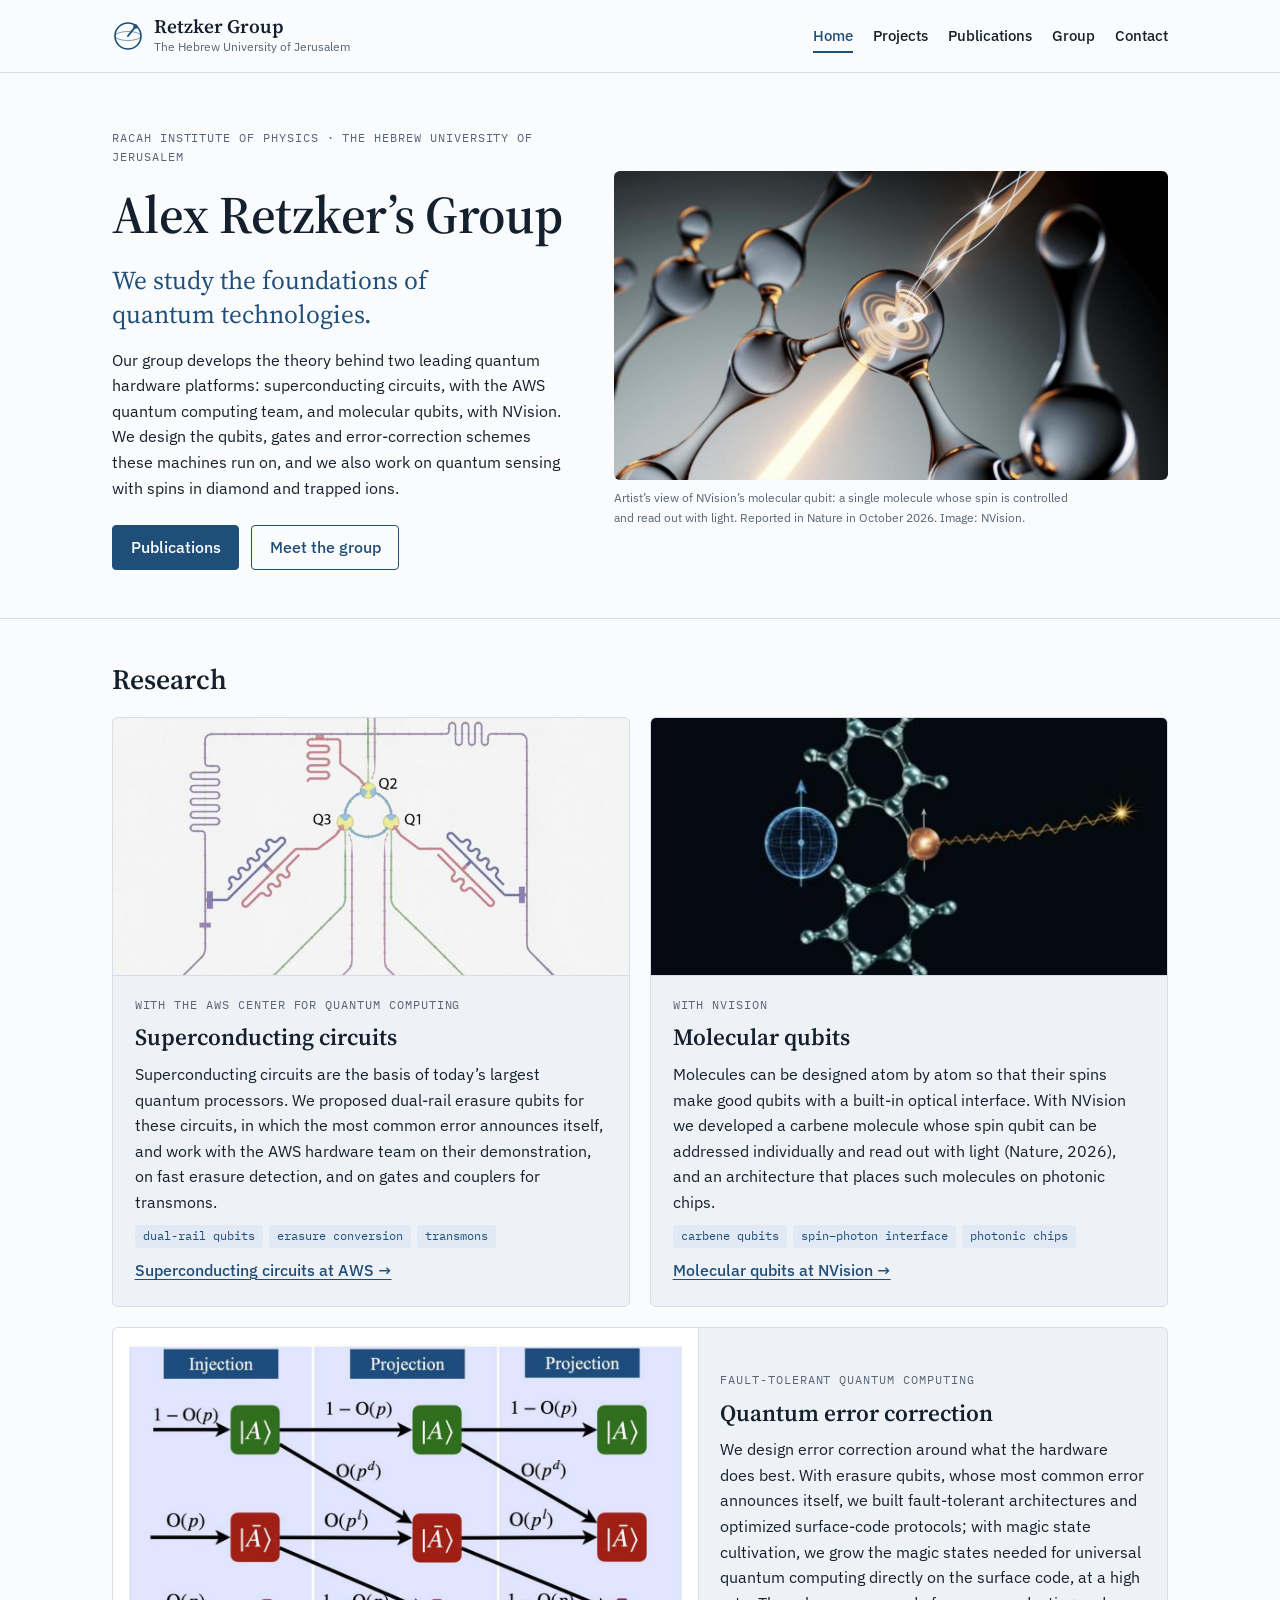
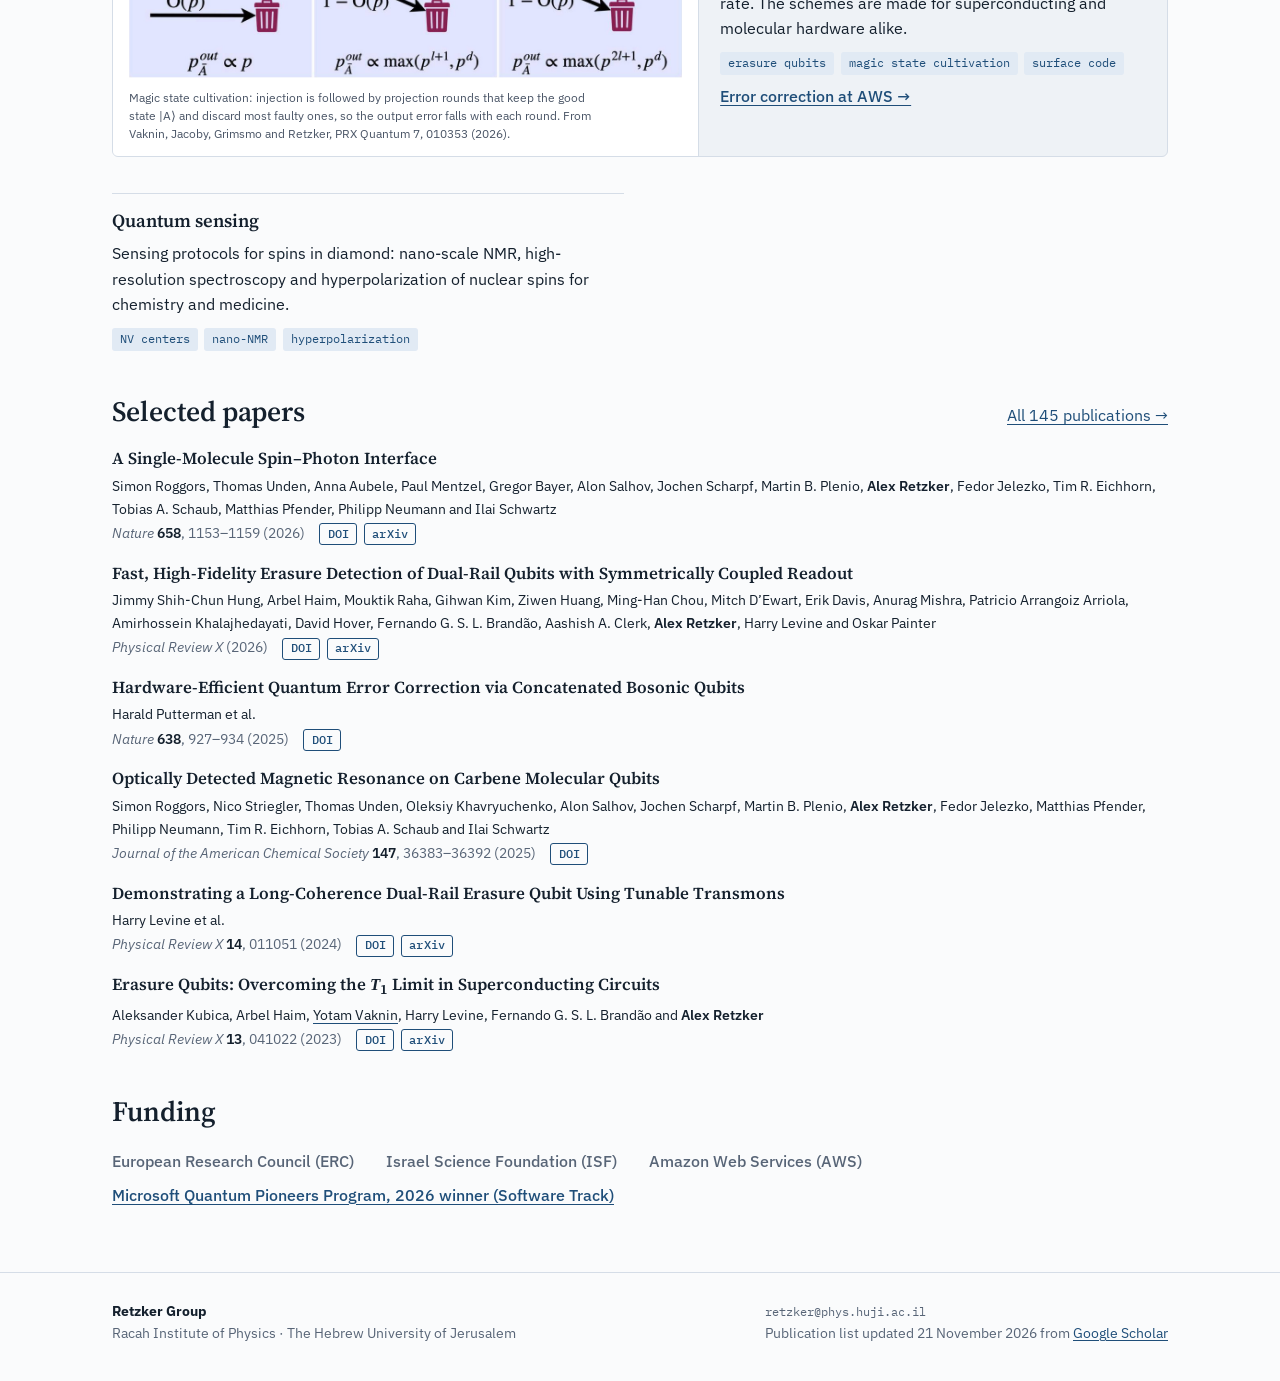
==== commit 9135243f: "Home: magic state cultivation figure in Quantum error correction" ====
--- a/index.html
+++ b/index.html
@@ -9,12 +9,12 @@
 <link rel="preconnect" href="https://fonts.googleapis.com">
 <link rel="preconnect" href="https://fonts.gstatic.com" crossorigin>
 <link rel="stylesheet" href="https://fonts.googleapis.com/css2?family=IBM+Plex+Mono:wght@400;500&family=IBM+Plex+Sans:ital,wght@0,400;0,500;0,600;1,400&family=Source+Serif+4:opsz,wght@8..60,500;8..60,600&display=swap">
-<link rel="stylesheet" href="assets/style.css?v=b6fa7bc4">
+<link rel="stylesheet" href="assets/style.css?v=d4096d9f">
 </head>
 <body>
 <header class="site-head"><div class="wrap head-row"><a class="brand" href="index.html"><svg class="mark" viewBox="0 0 32 32" aria-hidden="true"><circle cx="16" cy="16" r="13" fill="none" stroke="currentColor" stroke-width="1.6"/><ellipse cx="16" cy="16" rx="13" ry="4.5" fill="none" stroke="currentColor" stroke-width="1" opacity=".55"/><line x1="16" y1="16" x2="23.5" y2="6.5" stroke="currentColor" stroke-width="2" stroke-linecap="round"/><circle cx="23.5" cy="6.5" r="2.2" fill="currentColor"/></svg><span><b>Retzker Group</b><small>The Hebrew University of Jerusalem</small></span></a><nav class="nav" aria-label="Main"><a href="index.html" aria-current="page">Home</a><a href="projects.html">Projects</a><a href="publications.html">Publications</a><a href="group.html">Group</a><a href="contact.html">Contact</a></nav></div></header>
-<main id="main"><section class="hero"><div class="wrap hero-grid"><div class="hero-text"><p class="eyebrow">Racah Institute of Physics &#183; The Hebrew University of Jerusalem</p><h1>Alex Retzker&#8217;s Group</h1><p class="lead">We study the foundations of quantum technologies.</p><p class="hero-sub">Our group develops the theory behind two leading quantum hardware platforms: superconducting circuits, with the AWS quantum computing team, and molecular qubits, with NVision. We design the qubits, gates and error-correction schemes these machines run on, and we also work on quantum sensing with spins in diamond and trapped ions.</p><p class="hero-actions"><a class="btn" href="publications.html">Publications</a><a class="btn btn-quiet" href="group.html">Meet the group</a></p></div><figure class="hero-fig mat-dark"><a href="https://doi.org/10.1038/s41586-026-11147-6"><img src="images/nvision/molecular-qubit.jpg" width="1075" height="599" alt="Artist&#x27;s view of a single molecule whose spin qubit is read out with light"></a><figcaption>Artist&#8217;s view of NVision&#8217;s molecular qubit: a single molecule whose spin is controlled and read out with light. Reported in Nature in October 2026. Image: NVision.</figcaption></figure></div></section><section class="band"><div class="wrap"><h2>Research</h2><div class="features"><article class="feature"><img src="images/aws/dual-rail-chip.jpg" alt="False-colored image of a three-transmon superconducting chip" loading="lazy"><div class="feature-body"><p class="eyebrow">With the AWS Center for Quantum Computing</p><h3>Superconducting circuits</h3><p>Superconducting circuits are the basis of today&#8217;s largest quantum processors. We proposed dual-rail erasure qubits for these circuits, in which the most common error announces itself, and work with the AWS hardware team on their demonstration, on fast erasure detection, and on gates and couplers for transmons.</p><p class="tags"><span>dual-rail qubits</span><span>erasure conversion</span><span>transmons</span></p><p><a class="more" href="projects.html#aws">Superconducting circuits at AWS &#8594;</a></p></div></article><article class="feature"><img src="images/nvision/carbene.jpg" alt="The carbene molecule with its nuclear spin and photon-emitting electron spin" loading="lazy"><div class="feature-body"><p class="eyebrow">With NVision</p><h3>Molecular qubits</h3><p>Molecules can be designed atom by atom so that their spins make good qubits with a built-in optical interface. With NVision we developed a carbene molecule whose spin qubit can be addressed individually and read out with light (Nature, 2026), and an architecture that places such molecules on photonic chips.</p><p class="tags"><span>carbene qubits</span><span>spin&#8211;photon interface</span><span>photonic chips</span></p><p><a class="more" href="projects.html#nvision">Molecular qubits at NVision &#8594;</a></p></div></article></div><div class="areas areas-minor"><article class="area"><h3>Quantum error correction</h3><p>Erasure qubits, magic state cultivation and new codes that make fault-tolerant quantum computers cheaper to build, for both superconducting and molecular hardware.</p><p class="tags"><span>erasure qubits</span><span>magic states</span><span>surface code</span></p></article><article class="area"><h3>Quantum sensing</h3><p>Sensing protocols for spins in diamond: nano-scale NMR, high-resolution spectroscopy and hyperpolarization of nuclear spins for chemistry and medicine.</p><p class="tags"><span>NV centers</span><span>nano-NMR</span><span>hyperpolarization</span></p></article></div></div></section><section class="band"><div class="wrap"><div class="h2-row"><h2>Selected papers</h2><a href="publications.html">All 145 publications &#8594;</a></div><ol class="pubs"><li class="pub" data-kind="article" data-search="a single-molecule spin&#8211;photon interface nature 658, 1153&#8211;1159 (2026) simon roggors thomas unden anna aubele paul mentzel gregor bayer alon salhov jochen scharpf martin b. plenio alex retzker fedor jelezko tim r. eichhorn tobias a. schaub matthias pfender philipp neumann ilai schwartz"><div class="pub-body"><a class="pub-title" href="https://doi.org/10.1038/s41586-026-11147-6">A Single-Molecule Spin&#8211;Photon Interface</a><p class="pub-authors">Simon Roggors, Thomas Unden, Anna Aubele, Paul Mentzel, Gregor Bayer, Alon Salhov, Jochen Scharpf, Martin B. Plenio, <b>Alex Retzker</b>, Fedor Jelezko, Tim R. Eichhorn, Tobias A. Schaub, Matthias Pfender, Philipp Neumann and Ilai Schwartz</p><p class="pub-venue"><span><em>Nature</em> <strong>658</strong>, 1153&#8211;1159 (2026)</span><span class="pub-links"><a class="chip-link" href="https://doi.org/10.1038/s41586-026-11147-6">DOI</a><a class="chip-link" href="https://arxiv.org/abs/2605.10077">arXiv</a></span></p></div></li><li class="pub" data-kind="article" data-search="fast, high-fidelity erasure detection of dual-rail qubits with symmetrically coupled readout physical review x (2026) jimmy shih-chun hung arbel haim mouktik raha gihwan kim ziwen huang ming-han chou mitch d&#8217;ewart erik davis anurag mishra patricio arrangoiz arriola amirhossein khalajhedayati david hover fernando g. s. l. brand&#227;o aashish a. clerk alex retzker harry levine oskar painter"><div class="pub-body"><a class="pub-title" href="https://doi.org/10.1103/54jp-hwdd">Fast, High-Fidelity Erasure Detection of Dual-Rail Qubits with Symmetrically Coupled Readout</a><p class="pub-authors">Jimmy Shih-Chun Hung, Arbel Haim, Mouktik Raha, Gihwan Kim, Ziwen Huang, Ming-Han Chou, Mitch D&#8217;Ewart, Erik Davis, Anurag Mishra, Patricio Arrangoiz Arriola, Amirhossein Khalajhedayati, David Hover, Fernando G. S. L. Brand&#227;o, Aashish A. Clerk, <b>Alex Retzker</b>, Harry Levine and Oskar Painter</p><p class="pub-venue"><span><em>Physical Review X</em> (2026)</span><span class="pub-links"><a class="chip-link" href="https://doi.org/10.1103/54jp-hwdd">DOI</a><a class="chip-link" href="https://arxiv.org/abs/2604.16292">arXiv</a></span></p></div></li><li class="pub" data-kind="article" data-search="hardware-efficient quantum error correction via concatenated bosonic qubits nature 638, 927&#8211;934 (2025) harald putterman"><div class="pub-body"><a class="pub-title" href="https://doi.org/10.1038/s41586-025-08642-7">Hardware-Efficient Quantum Error Correction via Concatenated Bosonic Qubits</a><p class="pub-authors">Harald Putterman et al.</p><p class="pub-venue"><span><em>Nature</em> <strong>638</strong>, 927&#8211;934 (2025)</span><span class="pub-links"><a class="chip-link" href="https://doi.org/10.1038/s41586-025-08642-7">DOI</a></span></p></div></li><li class="pub" data-kind="article" data-search="optically detected magnetic resonance on carbene molecular qubits journal of the american chemical society 147, 36383&#8211;36392 (2025) simon roggors nico striegler thomas unden oleksiy khavryuchenko alon salhov jochen scharpf martin b. plenio alex retzker fedor jelezko matthias pfender philipp neumann tim r. eichhorn tobias a. schaub ilai schwartz"><div class="pub-body"><a class="pub-title" href="https://doi.org/10.1021/jacs.5c10272">Optically Detected Magnetic Resonance on Carbene Molecular Qubits</a><p class="pub-authors">Simon Roggors, Nico Striegler, Thomas Unden, Oleksiy Khavryuchenko, Alon Salhov, Jochen Scharpf, Martin B. Plenio, <b>Alex Retzker</b>, Fedor Jelezko, Matthias Pfender, Philipp Neumann, Tim R. Eichhorn, Tobias A. Schaub and Ilai Schwartz</p><p class="pub-venue"><span><em>Journal of the American Chemical Society</em> <strong>147</strong>, 36383&#8211;36392 (2025)</span><span class="pub-links"><a class="chip-link" href="https://doi.org/10.1021/jacs.5c10272">DOI</a></span></p></div></li><li class="pub" data-kind="article" data-search="demonstrating a long-coherence dual-rail erasure qubit using tunable transmons physical review x 14, 011051 (2024) harry levine"><div class="pub-body"><a class="pub-title" href="https://doi.org/10.1103/physrevx.14.011051">Demonstrating a Long-Coherence Dual-Rail Erasure Qubit Using Tunable Transmons</a><p class="pub-authors">Harry Levine et al.</p><p class="pub-venue"><span><em>Physical Review X</em> <strong>14</strong>, 011051 (2024)</span><span class="pub-links"><a class="chip-link" href="https://doi.org/10.1103/physrevx.14.011051">DOI</a><a class="chip-link" href="https://arxiv.org/abs/2307.08737">arXiv</a></span></p></div></li><li class="pub" data-kind="article" data-search="erasure qubits: overcoming the t1 limit in superconducting circuits physical review x 13, 041022 (2023) aleksander kubica arbel haim yotam vaknin harry levine fernando g. s. l. brand&#227;o alex retzker"><div class="pub-body"><a class="pub-title" href="https://doi.org/10.1103/physrevx.13.041022">Erasure Qubits: Overcoming the <em>T</em><sub>1</sub> Limit in Superconducting Circuits</a><p class="pub-authors">Aleksander Kubica, Arbel Haim, <a class="member-link" href="group/yotam-vaknin.html">Yotam Vaknin</a>, Harry Levine, Fernando G. S. L. Brand&#227;o and <b>Alex Retzker</b></p><p class="pub-venue"><span><em>Physical Review X</em> <strong>13</strong>, 041022 (2023)</span><span class="pub-links"><a class="chip-link" href="https://doi.org/10.1103/physrevx.13.041022">DOI</a><a class="chip-link" href="https://arxiv.org/abs/2208.05461">arXiv</a></span></p></div></li></ol></div></section><section class="band band-last"><div class="wrap"><h2>Funding</h2><ul class="funders"><li>European Research Council (ERC)</li><li>Israel Science Foundation (ISF)</li><li>Amazon Web Services (AWS)</li><li><a href="https://quantum.microsoft.com/en-us/insights/blogs/announcing-latest-winners-and-finalists-of-the-quantum-pioneers-program">Microsoft Quantum Pioneers Program, 2026 winner (Software Track)</a></li></ul></div></section></main>
+<main id="main"><section class="hero"><div class="wrap hero-grid"><div class="hero-text"><p class="eyebrow">Racah Institute of Physics &#183; The Hebrew University of Jerusalem</p><h1>Alex Retzker&#8217;s Group</h1><p class="lead">We study the foundations of quantum technologies.</p><p class="hero-sub">Our group develops the theory behind two leading quantum hardware platforms: superconducting circuits, with the AWS quantum computing team, and molecular qubits, with NVision. We design the qubits, gates and error-correction schemes these machines run on, and we also work on quantum sensing with spins in diamond and trapped ions.</p><p class="hero-actions"><a class="btn" href="publications.html">Publications</a><a class="btn btn-quiet" href="group.html">Meet the group</a></p></div><figure class="hero-fig mat-dark"><a href="https://doi.org/10.1038/s41586-026-11147-6"><img src="images/nvision/molecular-qubit.jpg" width="1075" height="599" alt="Artist&#x27;s view of a single molecule whose spin qubit is read out with light"></a><figcaption>Artist&#8217;s view of NVision&#8217;s molecular qubit: a single molecule whose spin is controlled and read out with light. Reported in Nature in October 2026. Image: NVision.</figcaption></figure></div></section><section class="band"><div class="wrap"><h2>Research</h2><div class="features"><article class="feature"><img src="images/aws/dual-rail-chip.jpg" alt="False-colored image of a three-transmon superconducting chip" loading="lazy"><div class="feature-body"><p class="eyebrow">With the AWS Center for Quantum Computing</p><h3>Superconducting circuits</h3><p>Superconducting circuits are the basis of today&#8217;s largest quantum processors. We proposed dual-rail erasure qubits for these circuits, in which the most common error announces itself, and work with the AWS hardware team on their demonstration, on fast erasure detection, and on gates and couplers for transmons.</p><p class="tags"><span>dual-rail qubits</span><span>erasure conversion</span><span>transmons</span></p><p><a class="more" href="projects.html#aws">Superconducting circuits at AWS &#8594;</a></p></div></article><article class="feature"><img src="images/nvision/carbene.jpg" alt="The carbene molecule with its nuclear spin and photon-emitting electron spin" loading="lazy"><div class="feature-body"><p class="eyebrow">With NVision</p><h3>Molecular qubits</h3><p>Molecules can be designed atom by atom so that their spins make good qubits with a built-in optical interface. With NVision we developed a carbene molecule whose spin qubit can be addressed individually and read out with light (Nature, 2026), and an architecture that places such molecules on photonic chips.</p><p class="tags"><span>carbene qubits</span><span>spin&#8211;photon interface</span><span>photonic chips</span></p><p><a class="more" href="projects.html#nvision">Molecular qubits at NVision &#8594;</a></p></div></article><article class="feature feature-wide"><figure class="feature-fig"><img src="images/qec/magic-state-cultivation.jpg" alt="Diagram of magic state cultivation: after injection, each projection round passes the good magic state and discards most faulty ones" loading="lazy"><figcaption>Magic state cultivation: injection is followed by projection rounds that keep the good state |A&#10217; and discard most faulty ones, so the output error falls with each round. From Vaknin, Jacoby, Grimsmo and Retzker, PRX Quantum 7, 010353 (2026).</figcaption></figure><div class="feature-body"><p class="eyebrow">Fault-tolerant quantum computing</p><h3>Quantum error correction</h3><p>We design error correction around what the hardware does best. With erasure qubits, whose most common error announces itself, we built fault-tolerant architectures and optimized surface-code protocols; with magic state cultivation, we grow the magic states needed for universal quantum computing directly on the surface code, at a high rate. The schemes are made for superconducting and molecular hardware alike.</p><p class="tags"><span>erasure qubits</span><span>magic state cultivation</span><span>surface code</span></p><p><a class="more" href="projects.html#aws">Error correction at AWS &#8594;</a></p></div></article></div><div class="areas areas-minor"><article class="area"><h3>Quantum sensing</h3><p>Sensing protocols for spins in diamond: nano-scale NMR, high-resolution spectroscopy and hyperpolarization of nuclear spins for chemistry and medicine.</p><p class="tags"><span>NV centers</span><span>nano-NMR</span><span>hyperpolarization</span></p></article></div></div></section><section class="band"><div class="wrap"><div class="h2-row"><h2>Selected papers</h2><a href="publications.html">All 145 publications &#8594;</a></div><ol class="pubs"><li class="pub" data-kind="article" data-search="a single-molecule spin&#8211;photon interface nature 658, 1153&#8211;1159 (2026) simon roggors thomas unden anna aubele paul mentzel gregor bayer alon salhov jochen scharpf martin b. plenio alex retzker fedor jelezko tim r. eichhorn tobias a. schaub matthias pfender philipp neumann ilai schwartz"><div class="pub-body"><a class="pub-title" href="https://doi.org/10.1038/s41586-026-11147-6">A Single-Molecule Spin&#8211;Photon Interface</a><p class="pub-authors">Simon Roggors, Thomas Unden, Anna Aubele, Paul Mentzel, Gregor Bayer, Alon Salhov, Jochen Scharpf, Martin B. Plenio, <b>Alex Retzker</b>, Fedor Jelezko, Tim R. Eichhorn, Tobias A. Schaub, Matthias Pfender, Philipp Neumann and Ilai Schwartz</p><p class="pub-venue"><span><em>Nature</em> <strong>658</strong>, 1153&#8211;1159 (2026)</span><span class="pub-links"><a class="chip-link" href="https://doi.org/10.1038/s41586-026-11147-6">DOI</a><a class="chip-link" href="https://arxiv.org/abs/2605.10077">arXiv</a></span></p></div></li><li class="pub" data-kind="article" data-search="fast, high-fidelity erasure detection of dual-rail qubits with symmetrically coupled readout physical review x (2026) jimmy shih-chun hung arbel haim mouktik raha gihwan kim ziwen huang ming-han chou mitch d&#8217;ewart erik davis anurag mishra patricio arrangoiz arriola amirhossein khalajhedayati david hover fernando g. s. l. brand&#227;o aashish a. clerk alex retzker harry levine oskar painter"><div class="pub-body"><a class="pub-title" href="https://doi.org/10.1103/54jp-hwdd">Fast, High-Fidelity Erasure Detection of Dual-Rail Qubits with Symmetrically Coupled Readout</a><p class="pub-authors">Jimmy Shih-Chun Hung, Arbel Haim, Mouktik Raha, Gihwan Kim, Ziwen Huang, Ming-Han Chou, Mitch D&#8217;Ewart, Erik Davis, Anurag Mishra, Patricio Arrangoiz Arriola, Amirhossein Khalajhedayati, David Hover, Fernando G. S. L. Brand&#227;o, Aashish A. Clerk, <b>Alex Retzker</b>, Harry Levine and Oskar Painter</p><p class="pub-venue"><span><em>Physical Review X</em> (2026)</span><span class="pub-links"><a class="chip-link" href="https://doi.org/10.1103/54jp-hwdd">DOI</a><a class="chip-link" href="https://arxiv.org/abs/2604.16292">arXiv</a></span></p></div></li><li class="pub" data-kind="article" data-search="hardware-efficient quantum error correction via concatenated bosonic qubits nature 638, 927&#8211;934 (2025) harald putterman"><div class="pub-body"><a class="pub-title" href="https://doi.org/10.1038/s41586-025-08642-7">Hardware-Efficient Quantum Error Correction via Concatenated Bosonic Qubits</a><p class="pub-authors">Harald Putterman et al.</p><p class="pub-venue"><span><em>Nature</em> <strong>638</strong>, 927&#8211;934 (2025)</span><span class="pub-links"><a class="chip-link" href="https://doi.org/10.1038/s41586-025-08642-7">DOI</a></span></p></div></li><li class="pub" data-kind="article" data-search="optically detected magnetic resonance on carbene molecular qubits journal of the american chemical society 147, 36383&#8211;36392 (2025) simon roggors nico striegler thomas unden oleksiy khavryuchenko alon salhov jochen scharpf martin b. plenio alex retzker fedor jelezko matthias pfender philipp neumann tim r. eichhorn tobias a. schaub ilai schwartz"><div class="pub-body"><a class="pub-title" href="https://doi.org/10.1021/jacs.5c10272">Optically Detected Magnetic Resonance on Carbene Molecular Qubits</a><p class="pub-authors">Simon Roggors, Nico Striegler, Thomas Unden, Oleksiy Khavryuchenko, Alon Salhov, Jochen Scharpf, Martin B. Plenio, <b>Alex Retzker</b>, Fedor Jelezko, Matthias Pfender, Philipp Neumann, Tim R. Eichhorn, Tobias A. Schaub and Ilai Schwartz</p><p class="pub-venue"><span><em>Journal of the American Chemical Society</em> <strong>147</strong>, 36383&#8211;36392 (2025)</span><span class="pub-links"><a class="chip-link" href="https://doi.org/10.1021/jacs.5c10272">DOI</a></span></p></div></li><li class="pub" data-kind="article" data-search="demonstrating a long-coherence dual-rail erasure qubit using tunable transmons physical review x 14, 011051 (2024) harry levine"><div class="pub-body"><a class="pub-title" href="https://doi.org/10.1103/physrevx.14.011051">Demonstrating a Long-Coherence Dual-Rail Erasure Qubit Using Tunable Transmons</a><p class="pub-authors">Harry Levine et al.</p><p class="pub-venue"><span><em>Physical Review X</em> <strong>14</strong>, 011051 (2024)</span><span class="pub-links"><a class="chip-link" href="https://doi.org/10.1103/physrevx.14.011051">DOI</a><a class="chip-link" href="https://arxiv.org/abs/2307.08737">arXiv</a></span></p></div></li><li class="pub" data-kind="article" data-search="erasure qubits: overcoming the t1 limit in superconducting circuits physical review x 13, 041022 (2023) aleksander kubica arbel haim yotam vaknin harry levine fernando g. s. l. brand&#227;o alex retzker"><div class="pub-body"><a class="pub-title" href="https://doi.org/10.1103/physrevx.13.041022">Erasure Qubits: Overcoming the <em>T</em><sub>1</sub> Limit in Superconducting Circuits</a><p class="pub-authors">Aleksander Kubica, Arbel Haim, <a class="member-link" href="group/yotam-vaknin.html">Yotam Vaknin</a>, Harry Levine, Fernando G. S. L. Brand&#227;o and <b>Alex Retzker</b></p><p class="pub-venue"><span><em>Physical Review X</em> <strong>13</strong>, 041022 (2023)</span><span class="pub-links"><a class="chip-link" href="https://doi.org/10.1103/physrevx.13.041022">DOI</a><a class="chip-link" href="https://arxiv.org/abs/2208.05461">arXiv</a></span></p></div></li></ol></div></section><section class="band band-last"><div class="wrap"><h2>Funding</h2><ul class="funders"><li>European Research Council (ERC)</li><li>Israel Science Foundation (ISF)</li><li>Amazon Web Services (AWS)</li><li><a href="https://quantum.microsoft.com/en-us/insights/blogs/announcing-latest-winners-and-finalists-of-the-quantum-pioneers-program">Microsoft Quantum Pioneers Program, 2026 winner (Software Track)</a></li></ul></div></section></main>
 <footer class="site-foot"><div class="wrap foot-row"><div><b>Retzker Group</b><br>Racah Institute of Physics &#183; The Hebrew University of Jerusalem</div><div><span class="mono">retzker@phys.huji.ac.il</span><br>Publication list updated 21 November 2026 from <a href="https://scholar.google.com/citations?user=L9YvPXkAAAAJ&amp;hl=en">Google Scholar</a></div></div></footer>
-<script src="assets/site.js?v=b6fa7bc4"></script>
+<script src="assets/site.js?v=d4096d9f"></script>
 </body>
 </html>
--- a/assets/style.css
+++ b/assets/style.css
@@ -130,7 +130,13 @@
 .feature-body { display: grid; gap: 0.6rem; padding: 1.25rem 1.35rem 1.4rem; }
 .feature-body h3 { font-size: 1.45rem; }
 .feature-body .more { font-weight: 500; }
-@media (max-width: 760px) { .areas, .areas-minor, .features { grid-template-columns: 1fr; gap: 1.25rem; } }
+.feature-wide { grid-column: 1 / -1; grid-template-columns: minmax(0, 1.25fr) minmax(0, 1fr); align-items: stretch; }
+.feature-wide .feature-body { align-content: center; }
+.feature-fig { margin: 0; display: grid; align-content: center; gap: 0.6rem; padding: 1rem 1rem 0.85rem; background: #ffffff; border-right: 1px solid var(--rule); }
+.feature-fig img { width: 100%; height: auto; display: block; }
+.feature-fig figcaption { font-size: 0.78rem; line-height: 1.45; color: #4a5566; }
+@media (max-width: 760px) { .areas, .areas-minor, .features { grid-template-columns: 1fr; gap: 1.25rem; }
+  .feature-wide { grid-template-columns: 1fr; } .feature-fig { border-right: 0; border-bottom: 1px solid var(--rule); } }
 
 .teasers { display: grid; grid-template-columns: repeat(2, minmax(0, 1fr)); gap: 1rem; }
 .proj-teaser {
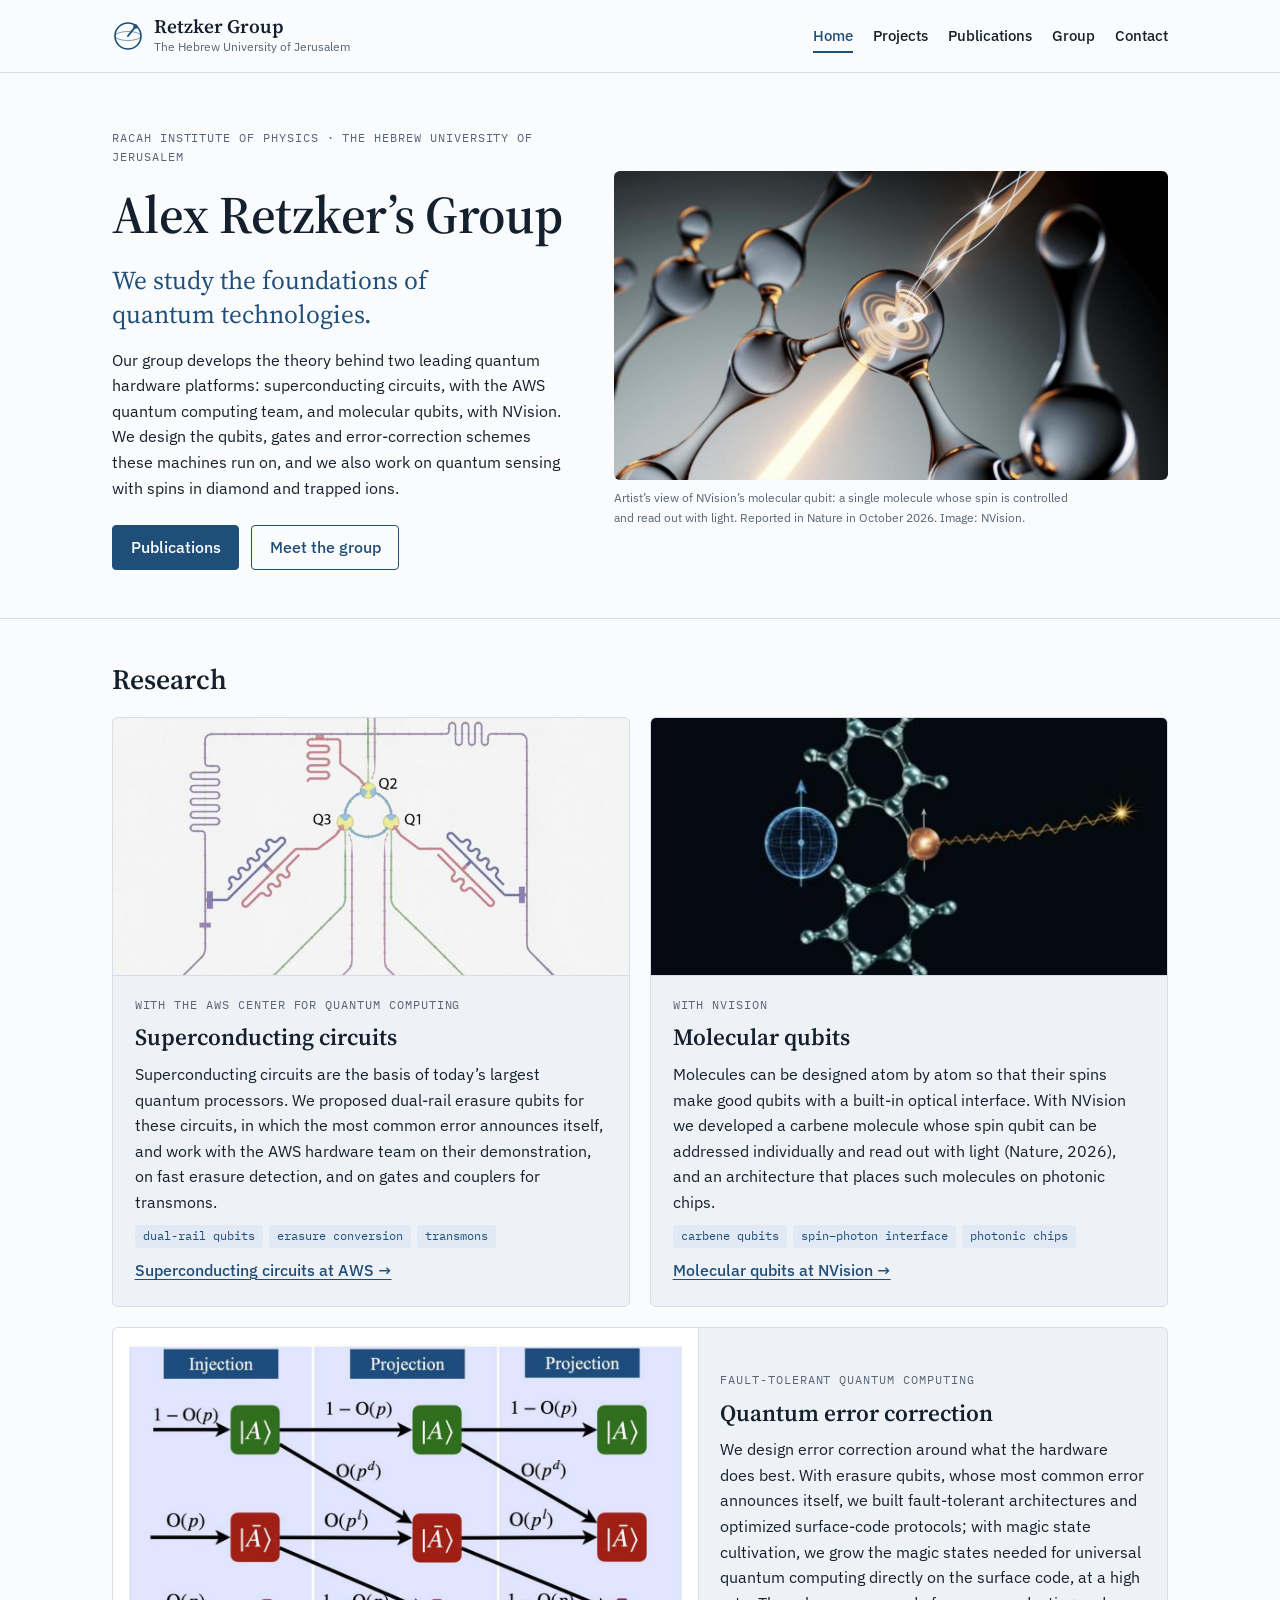
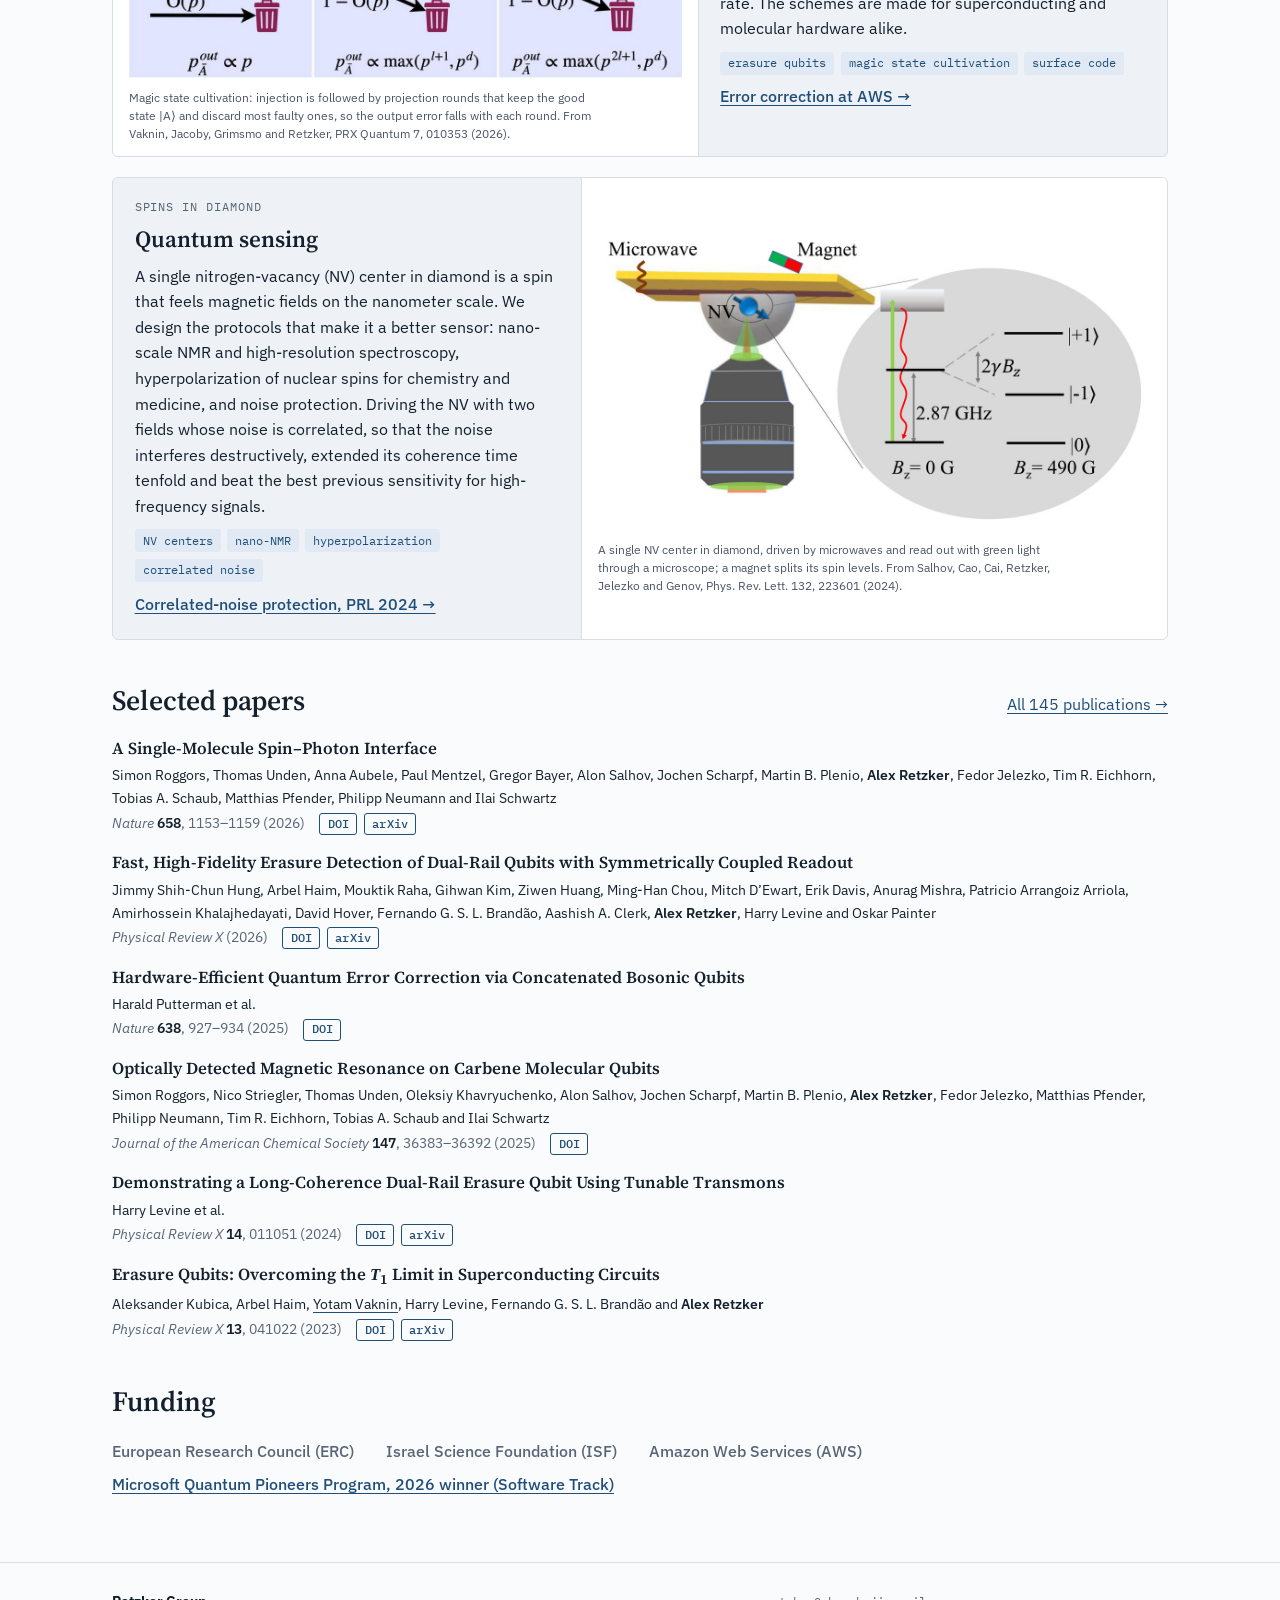
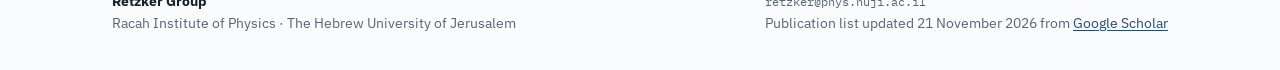
==== commit f4968a39: "Home: NV figure in Quantum sensing" ====
--- a/index.html
+++ b/index.html
@@ -9,12 +9,12 @@
 <link rel="preconnect" href="https://fonts.googleapis.com">
 <link rel="preconnect" href="https://fonts.gstatic.com" crossorigin>
 <link rel="stylesheet" href="https://fonts.googleapis.com/css2?family=IBM+Plex+Mono:wght@400;500&family=IBM+Plex+Sans:ital,wght@0,400;0,500;0,600;1,400&family=Source+Serif+4:opsz,wght@8..60,500;8..60,600&display=swap">
-<link rel="stylesheet" href="assets/style.css?v=d4096d9f">
+<link rel="stylesheet" href="assets/style.css?v=994333ea">
 </head>
 <body>
 <header class="site-head"><div class="wrap head-row"><a class="brand" href="index.html"><svg class="mark" viewBox="0 0 32 32" aria-hidden="true"><circle cx="16" cy="16" r="13" fill="none" stroke="currentColor" stroke-width="1.6"/><ellipse cx="16" cy="16" rx="13" ry="4.5" fill="none" stroke="currentColor" stroke-width="1" opacity=".55"/><line x1="16" y1="16" x2="23.5" y2="6.5" stroke="currentColor" stroke-width="2" stroke-linecap="round"/><circle cx="23.5" cy="6.5" r="2.2" fill="currentColor"/></svg><span><b>Retzker Group</b><small>The Hebrew University of Jerusalem</small></span></a><nav class="nav" aria-label="Main"><a href="index.html" aria-current="page">Home</a><a href="projects.html">Projects</a><a href="publications.html">Publications</a><a href="group.html">Group</a><a href="contact.html">Contact</a></nav></div></header>
-<main id="main"><section class="hero"><div class="wrap hero-grid"><div class="hero-text"><p class="eyebrow">Racah Institute of Physics &#183; The Hebrew University of Jerusalem</p><h1>Alex Retzker&#8217;s Group</h1><p class="lead">We study the foundations of quantum technologies.</p><p class="hero-sub">Our group develops the theory behind two leading quantum hardware platforms: superconducting circuits, with the AWS quantum computing team, and molecular qubits, with NVision. We design the qubits, gates and error-correction schemes these machines run on, and we also work on quantum sensing with spins in diamond and trapped ions.</p><p class="hero-actions"><a class="btn" href="publications.html">Publications</a><a class="btn btn-quiet" href="group.html">Meet the group</a></p></div><figure class="hero-fig mat-dark"><a href="https://doi.org/10.1038/s41586-026-11147-6"><img src="images/nvision/molecular-qubit.jpg" width="1075" height="599" alt="Artist&#x27;s view of a single molecule whose spin qubit is read out with light"></a><figcaption>Artist&#8217;s view of NVision&#8217;s molecular qubit: a single molecule whose spin is controlled and read out with light. Reported in Nature in October 2026. Image: NVision.</figcaption></figure></div></section><section class="band"><div class="wrap"><h2>Research</h2><div class="features"><article class="feature"><img src="images/aws/dual-rail-chip.jpg" alt="False-colored image of a three-transmon superconducting chip" loading="lazy"><div class="feature-body"><p class="eyebrow">With the AWS Center for Quantum Computing</p><h3>Superconducting circuits</h3><p>Superconducting circuits are the basis of today&#8217;s largest quantum processors. We proposed dual-rail erasure qubits for these circuits, in which the most common error announces itself, and work with the AWS hardware team on their demonstration, on fast erasure detection, and on gates and couplers for transmons.</p><p class="tags"><span>dual-rail qubits</span><span>erasure conversion</span><span>transmons</span></p><p><a class="more" href="projects.html#aws">Superconducting circuits at AWS &#8594;</a></p></div></article><article class="feature"><img src="images/nvision/carbene.jpg" alt="The carbene molecule with its nuclear spin and photon-emitting electron spin" loading="lazy"><div class="feature-body"><p class="eyebrow">With NVision</p><h3>Molecular qubits</h3><p>Molecules can be designed atom by atom so that their spins make good qubits with a built-in optical interface. With NVision we developed a carbene molecule whose spin qubit can be addressed individually and read out with light (Nature, 2026), and an architecture that places such molecules on photonic chips.</p><p class="tags"><span>carbene qubits</span><span>spin&#8211;photon interface</span><span>photonic chips</span></p><p><a class="more" href="projects.html#nvision">Molecular qubits at NVision &#8594;</a></p></div></article><article class="feature feature-wide"><figure class="feature-fig"><img src="images/qec/magic-state-cultivation.jpg" alt="Diagram of magic state cultivation: after injection, each projection round passes the good magic state and discards most faulty ones" loading="lazy"><figcaption>Magic state cultivation: injection is followed by projection rounds that keep the good state |A&#10217; and discard most faulty ones, so the output error falls with each round. From Vaknin, Jacoby, Grimsmo and Retzker, PRX Quantum 7, 010353 (2026).</figcaption></figure><div class="feature-body"><p class="eyebrow">Fault-tolerant quantum computing</p><h3>Quantum error correction</h3><p>We design error correction around what the hardware does best. With erasure qubits, whose most common error announces itself, we built fault-tolerant architectures and optimized surface-code protocols; with magic state cultivation, we grow the magic states needed for universal quantum computing directly on the surface code, at a high rate. The schemes are made for superconducting and molecular hardware alike.</p><p class="tags"><span>erasure qubits</span><span>magic state cultivation</span><span>surface code</span></p><p><a class="more" href="projects.html#aws">Error correction at AWS &#8594;</a></p></div></article></div><div class="areas areas-minor"><article class="area"><h3>Quantum sensing</h3><p>Sensing protocols for spins in diamond: nano-scale NMR, high-resolution spectroscopy and hyperpolarization of nuclear spins for chemistry and medicine.</p><p class="tags"><span>NV centers</span><span>nano-NMR</span><span>hyperpolarization</span></p></article></div></div></section><section class="band"><div class="wrap"><div class="h2-row"><h2>Selected papers</h2><a href="publications.html">All 145 publications &#8594;</a></div><ol class="pubs"><li class="pub" data-kind="article" data-search="a single-molecule spin&#8211;photon interface nature 658, 1153&#8211;1159 (2026) simon roggors thomas unden anna aubele paul mentzel gregor bayer alon salhov jochen scharpf martin b. plenio alex retzker fedor jelezko tim r. eichhorn tobias a. schaub matthias pfender philipp neumann ilai schwartz"><div class="pub-body"><a class="pub-title" href="https://doi.org/10.1038/s41586-026-11147-6">A Single-Molecule Spin&#8211;Photon Interface</a><p class="pub-authors">Simon Roggors, Thomas Unden, Anna Aubele, Paul Mentzel, Gregor Bayer, Alon Salhov, Jochen Scharpf, Martin B. Plenio, <b>Alex Retzker</b>, Fedor Jelezko, Tim R. Eichhorn, Tobias A. Schaub, Matthias Pfender, Philipp Neumann and Ilai Schwartz</p><p class="pub-venue"><span><em>Nature</em> <strong>658</strong>, 1153&#8211;1159 (2026)</span><span class="pub-links"><a class="chip-link" href="https://doi.org/10.1038/s41586-026-11147-6">DOI</a><a class="chip-link" href="https://arxiv.org/abs/2605.10077">arXiv</a></span></p></div></li><li class="pub" data-kind="article" data-search="fast, high-fidelity erasure detection of dual-rail qubits with symmetrically coupled readout physical review x (2026) jimmy shih-chun hung arbel haim mouktik raha gihwan kim ziwen huang ming-han chou mitch d&#8217;ewart erik davis anurag mishra patricio arrangoiz arriola amirhossein khalajhedayati david hover fernando g. s. l. brand&#227;o aashish a. clerk alex retzker harry levine oskar painter"><div class="pub-body"><a class="pub-title" href="https://doi.org/10.1103/54jp-hwdd">Fast, High-Fidelity Erasure Detection of Dual-Rail Qubits with Symmetrically Coupled Readout</a><p class="pub-authors">Jimmy Shih-Chun Hung, Arbel Haim, Mouktik Raha, Gihwan Kim, Ziwen Huang, Ming-Han Chou, Mitch D&#8217;Ewart, Erik Davis, Anurag Mishra, Patricio Arrangoiz Arriola, Amirhossein Khalajhedayati, David Hover, Fernando G. S. L. Brand&#227;o, Aashish A. Clerk, <b>Alex Retzker</b>, Harry Levine and Oskar Painter</p><p class="pub-venue"><span><em>Physical Review X</em> (2026)</span><span class="pub-links"><a class="chip-link" href="https://doi.org/10.1103/54jp-hwdd">DOI</a><a class="chip-link" href="https://arxiv.org/abs/2604.16292">arXiv</a></span></p></div></li><li class="pub" data-kind="article" data-search="hardware-efficient quantum error correction via concatenated bosonic qubits nature 638, 927&#8211;934 (2025) harald putterman"><div class="pub-body"><a class="pub-title" href="https://doi.org/10.1038/s41586-025-08642-7">Hardware-Efficient Quantum Error Correction via Concatenated Bosonic Qubits</a><p class="pub-authors">Harald Putterman et al.</p><p class="pub-venue"><span><em>Nature</em> <strong>638</strong>, 927&#8211;934 (2025)</span><span class="pub-links"><a class="chip-link" href="https://doi.org/10.1038/s41586-025-08642-7">DOI</a></span></p></div></li><li class="pub" data-kind="article" data-search="optically detected magnetic resonance on carbene molecular qubits journal of the american chemical society 147, 36383&#8211;36392 (2025) simon roggors nico striegler thomas unden oleksiy khavryuchenko alon salhov jochen scharpf martin b. plenio alex retzker fedor jelezko matthias pfender philipp neumann tim r. eichhorn tobias a. schaub ilai schwartz"><div class="pub-body"><a class="pub-title" href="https://doi.org/10.1021/jacs.5c10272">Optically Detected Magnetic Resonance on Carbene Molecular Qubits</a><p class="pub-authors">Simon Roggors, Nico Striegler, Thomas Unden, Oleksiy Khavryuchenko, Alon Salhov, Jochen Scharpf, Martin B. Plenio, <b>Alex Retzker</b>, Fedor Jelezko, Matthias Pfender, Philipp Neumann, Tim R. Eichhorn, Tobias A. Schaub and Ilai Schwartz</p><p class="pub-venue"><span><em>Journal of the American Chemical Society</em> <strong>147</strong>, 36383&#8211;36392 (2025)</span><span class="pub-links"><a class="chip-link" href="https://doi.org/10.1021/jacs.5c10272">DOI</a></span></p></div></li><li class="pub" data-kind="article" data-search="demonstrating a long-coherence dual-rail erasure qubit using tunable transmons physical review x 14, 011051 (2024) harry levine"><div class="pub-body"><a class="pub-title" href="https://doi.org/10.1103/physrevx.14.011051">Demonstrating a Long-Coherence Dual-Rail Erasure Qubit Using Tunable Transmons</a><p class="pub-authors">Harry Levine et al.</p><p class="pub-venue"><span><em>Physical Review X</em> <strong>14</strong>, 011051 (2024)</span><span class="pub-links"><a class="chip-link" href="https://doi.org/10.1103/physrevx.14.011051">DOI</a><a class="chip-link" href="https://arxiv.org/abs/2307.08737">arXiv</a></span></p></div></li><li class="pub" data-kind="article" data-search="erasure qubits: overcoming the t1 limit in superconducting circuits physical review x 13, 041022 (2023) aleksander kubica arbel haim yotam vaknin harry levine fernando g. s. l. brand&#227;o alex retzker"><div class="pub-body"><a class="pub-title" href="https://doi.org/10.1103/physrevx.13.041022">Erasure Qubits: Overcoming the <em>T</em><sub>1</sub> Limit in Superconducting Circuits</a><p class="pub-authors">Aleksander Kubica, Arbel Haim, <a class="member-link" href="group/yotam-vaknin.html">Yotam Vaknin</a>, Harry Levine, Fernando G. S. L. Brand&#227;o and <b>Alex Retzker</b></p><p class="pub-venue"><span><em>Physical Review X</em> <strong>13</strong>, 041022 (2023)</span><span class="pub-links"><a class="chip-link" href="https://doi.org/10.1103/physrevx.13.041022">DOI</a><a class="chip-link" href="https://arxiv.org/abs/2208.05461">arXiv</a></span></p></div></li></ol></div></section><section class="band band-last"><div class="wrap"><h2>Funding</h2><ul class="funders"><li>European Research Council (ERC)</li><li>Israel Science Foundation (ISF)</li><li>Amazon Web Services (AWS)</li><li><a href="https://quantum.microsoft.com/en-us/insights/blogs/announcing-latest-winners-and-finalists-of-the-quantum-pioneers-program">Microsoft Quantum Pioneers Program, 2026 winner (Software Track)</a></li></ul></div></section></main>
+<main id="main"><section class="hero"><div class="wrap hero-grid"><div class="hero-text"><p class="eyebrow">Racah Institute of Physics &#183; The Hebrew University of Jerusalem</p><h1>Alex Retzker&#8217;s Group</h1><p class="lead">We study the foundations of quantum technologies.</p><p class="hero-sub">Our group develops the theory behind two leading quantum hardware platforms: superconducting circuits, with the AWS quantum computing team, and molecular qubits, with NVision. We design the qubits, gates and error-correction schemes these machines run on, and we also work on quantum sensing with spins in diamond and trapped ions.</p><p class="hero-actions"><a class="btn" href="publications.html">Publications</a><a class="btn btn-quiet" href="group.html">Meet the group</a></p></div><figure class="hero-fig mat-dark"><a href="https://doi.org/10.1038/s41586-026-11147-6"><img src="images/nvision/molecular-qubit.jpg" width="1075" height="599" alt="Artist&#x27;s view of a single molecule whose spin qubit is read out with light"></a><figcaption>Artist&#8217;s view of NVision&#8217;s molecular qubit: a single molecule whose spin is controlled and read out with light. Reported in Nature in October 2026. Image: NVision.</figcaption></figure></div></section><section class="band"><div class="wrap"><h2>Research</h2><div class="features"><article class="feature"><img src="images/aws/dual-rail-chip.jpg" alt="False-colored image of a three-transmon superconducting chip" loading="lazy"><div class="feature-body"><p class="eyebrow">With the AWS Center for Quantum Computing</p><h3>Superconducting circuits</h3><p>Superconducting circuits are the basis of today&#8217;s largest quantum processors. We proposed dual-rail erasure qubits for these circuits, in which the most common error announces itself, and work with the AWS hardware team on their demonstration, on fast erasure detection, and on gates and couplers for transmons.</p><p class="tags"><span>dual-rail qubits</span><span>erasure conversion</span><span>transmons</span></p><p><a class="more" href="projects.html#aws">Superconducting circuits at AWS &#8594;</a></p></div></article><article class="feature"><img src="images/nvision/carbene.jpg" alt="The carbene molecule with its nuclear spin and photon-emitting electron spin" loading="lazy"><div class="feature-body"><p class="eyebrow">With NVision</p><h3>Molecular qubits</h3><p>Molecules can be designed atom by atom so that their spins make good qubits with a built-in optical interface. With NVision we developed a carbene molecule whose spin qubit can be addressed individually and read out with light (Nature, 2026), and an architecture that places such molecules on photonic chips.</p><p class="tags"><span>carbene qubits</span><span>spin&#8211;photon interface</span><span>photonic chips</span></p><p><a class="more" href="projects.html#nvision">Molecular qubits at NVision &#8594;</a></p></div></article><article class="feature feature-wide"><figure class="feature-fig"><img src="images/qec/magic-state-cultivation.jpg" alt="Diagram of magic state cultivation: after injection, each projection round passes the good magic state and discards most faulty ones" loading="lazy"><figcaption>Magic state cultivation: injection is followed by projection rounds that keep the good state |A&#10217; and discard most faulty ones, so the output error falls with each round. From Vaknin, Jacoby, Grimsmo and Retzker, PRX Quantum 7, 010353 (2026).</figcaption></figure><div class="feature-body"><p class="eyebrow">Fault-tolerant quantum computing</p><h3>Quantum error correction</h3><p>We design error correction around what the hardware does best. With erasure qubits, whose most common error announces itself, we built fault-tolerant architectures and optimized surface-code protocols; with magic state cultivation, we grow the magic states needed for universal quantum computing directly on the surface code, at a high rate. The schemes are made for superconducting and molecular hardware alike.</p><p class="tags"><span>erasure qubits</span><span>magic state cultivation</span><span>surface code</span></p><p><a class="more" href="projects.html#aws">Error correction at AWS &#8594;</a></p></div></article><article class="feature feature-wide feature-reverse"><figure class="feature-fig"><img src="images/sensing/nv-diamond-setup.jpg" alt="Experimental setup: a diamond with a single NV center under a microscope objective, driven by microwaves in a magnetic field, with the NV energy levels" loading="lazy"><figcaption>A single NV center in diamond, driven by microwaves and read out with green light through a microscope; a magnet splits its spin levels. From Salhov, Cao, Cai, Retzker, Jelezko and Genov, Phys. Rev. Lett. 132, 223601 (2024).</figcaption></figure><div class="feature-body"><p class="eyebrow">Spins in diamond</p><h3>Quantum sensing</h3><p>A single nitrogen-vacancy (NV) center in diamond is a spin that feels magnetic fields on the nanometer scale. We design the protocols that make it a better sensor: nano-scale NMR and high-resolution spectroscopy, hyperpolarization of nuclear spins for chemistry and medicine, and noise protection. Driving the NV with two fields whose noise is correlated, so that the noise interferes destructively, extended its coherence time tenfold and beat the best previous sensitivity for high-frequency signals.</p><p class="tags"><span>NV centers</span><span>nano-NMR</span><span>hyperpolarization</span><span>correlated noise</span></p><p><a class="more" href="https://doi.org/10.1103/PhysRevLett.132.223601">Correlated-noise protection, PRL 2024 &#8594;</a></p></div></article></div></div></section><section class="band"><div class="wrap"><div class="h2-row"><h2>Selected papers</h2><a href="publications.html">All 145 publications &#8594;</a></div><ol class="pubs"><li class="pub" data-kind="article" data-search="a single-molecule spin&#8211;photon interface nature 658, 1153&#8211;1159 (2026) simon roggors thomas unden anna aubele paul mentzel gregor bayer alon salhov jochen scharpf martin b. plenio alex retzker fedor jelezko tim r. eichhorn tobias a. schaub matthias pfender philipp neumann ilai schwartz"><div class="pub-body"><a class="pub-title" href="https://doi.org/10.1038/s41586-026-11147-6">A Single-Molecule Spin&#8211;Photon Interface</a><p class="pub-authors">Simon Roggors, Thomas Unden, Anna Aubele, Paul Mentzel, Gregor Bayer, Alon Salhov, Jochen Scharpf, Martin B. Plenio, <b>Alex Retzker</b>, Fedor Jelezko, Tim R. Eichhorn, Tobias A. Schaub, Matthias Pfender, Philipp Neumann and Ilai Schwartz</p><p class="pub-venue"><span><em>Nature</em> <strong>658</strong>, 1153&#8211;1159 (2026)</span><span class="pub-links"><a class="chip-link" href="https://doi.org/10.1038/s41586-026-11147-6">DOI</a><a class="chip-link" href="https://arxiv.org/abs/2605.10077">arXiv</a></span></p></div></li><li class="pub" data-kind="article" data-search="fast, high-fidelity erasure detection of dual-rail qubits with symmetrically coupled readout physical review x (2026) jimmy shih-chun hung arbel haim mouktik raha gihwan kim ziwen huang ming-han chou mitch d&#8217;ewart erik davis anurag mishra patricio arrangoiz arriola amirhossein khalajhedayati david hover fernando g. s. l. brand&#227;o aashish a. clerk alex retzker harry levine oskar painter"><div class="pub-body"><a class="pub-title" href="https://doi.org/10.1103/54jp-hwdd">Fast, High-Fidelity Erasure Detection of Dual-Rail Qubits with Symmetrically Coupled Readout</a><p class="pub-authors">Jimmy Shih-Chun Hung, Arbel Haim, Mouktik Raha, Gihwan Kim, Ziwen Huang, Ming-Han Chou, Mitch D&#8217;Ewart, Erik Davis, Anurag Mishra, Patricio Arrangoiz Arriola, Amirhossein Khalajhedayati, David Hover, Fernando G. S. L. Brand&#227;o, Aashish A. Clerk, <b>Alex Retzker</b>, Harry Levine and Oskar Painter</p><p class="pub-venue"><span><em>Physical Review X</em> (2026)</span><span class="pub-links"><a class="chip-link" href="https://doi.org/10.1103/54jp-hwdd">DOI</a><a class="chip-link" href="https://arxiv.org/abs/2604.16292">arXiv</a></span></p></div></li><li class="pub" data-kind="article" data-search="hardware-efficient quantum error correction via concatenated bosonic qubits nature 638, 927&#8211;934 (2025) harald putterman"><div class="pub-body"><a class="pub-title" href="https://doi.org/10.1038/s41586-025-08642-7">Hardware-Efficient Quantum Error Correction via Concatenated Bosonic Qubits</a><p class="pub-authors">Harald Putterman et al.</p><p class="pub-venue"><span><em>Nature</em> <strong>638</strong>, 927&#8211;934 (2025)</span><span class="pub-links"><a class="chip-link" href="https://doi.org/10.1038/s41586-025-08642-7">DOI</a></span></p></div></li><li class="pub" data-kind="article" data-search="optically detected magnetic resonance on carbene molecular qubits journal of the american chemical society 147, 36383&#8211;36392 (2025) simon roggors nico striegler thomas unden oleksiy khavryuchenko alon salhov jochen scharpf martin b. plenio alex retzker fedor jelezko matthias pfender philipp neumann tim r. eichhorn tobias a. schaub ilai schwartz"><div class="pub-body"><a class="pub-title" href="https://doi.org/10.1021/jacs.5c10272">Optically Detected Magnetic Resonance on Carbene Molecular Qubits</a><p class="pub-authors">Simon Roggors, Nico Striegler, Thomas Unden, Oleksiy Khavryuchenko, Alon Salhov, Jochen Scharpf, Martin B. Plenio, <b>Alex Retzker</b>, Fedor Jelezko, Matthias Pfender, Philipp Neumann, Tim R. Eichhorn, Tobias A. Schaub and Ilai Schwartz</p><p class="pub-venue"><span><em>Journal of the American Chemical Society</em> <strong>147</strong>, 36383&#8211;36392 (2025)</span><span class="pub-links"><a class="chip-link" href="https://doi.org/10.1021/jacs.5c10272">DOI</a></span></p></div></li><li class="pub" data-kind="article" data-search="demonstrating a long-coherence dual-rail erasure qubit using tunable transmons physical review x 14, 011051 (2024) harry levine"><div class="pub-body"><a class="pub-title" href="https://doi.org/10.1103/physrevx.14.011051">Demonstrating a Long-Coherence Dual-Rail Erasure Qubit Using Tunable Transmons</a><p class="pub-authors">Harry Levine et al.</p><p class="pub-venue"><span><em>Physical Review X</em> <strong>14</strong>, 011051 (2024)</span><span class="pub-links"><a class="chip-link" href="https://doi.org/10.1103/physrevx.14.011051">DOI</a><a class="chip-link" href="https://arxiv.org/abs/2307.08737">arXiv</a></span></p></div></li><li class="pub" data-kind="article" data-search="erasure qubits: overcoming the t1 limit in superconducting circuits physical review x 13, 041022 (2023) aleksander kubica arbel haim yotam vaknin harry levine fernando g. s. l. brand&#227;o alex retzker"><div class="pub-body"><a class="pub-title" href="https://doi.org/10.1103/physrevx.13.041022">Erasure Qubits: Overcoming the <em>T</em><sub>1</sub> Limit in Superconducting Circuits</a><p class="pub-authors">Aleksander Kubica, Arbel Haim, <a class="member-link" href="group/yotam-vaknin.html">Yotam Vaknin</a>, Harry Levine, Fernando G. S. L. Brand&#227;o and <b>Alex Retzker</b></p><p class="pub-venue"><span><em>Physical Review X</em> <strong>13</strong>, 041022 (2023)</span><span class="pub-links"><a class="chip-link" href="https://doi.org/10.1103/physrevx.13.041022">DOI</a><a class="chip-link" href="https://arxiv.org/abs/2208.05461">arXiv</a></span></p></div></li></ol></div></section><section class="band band-last"><div class="wrap"><h2>Funding</h2><ul class="funders"><li>European Research Council (ERC)</li><li>Israel Science Foundation (ISF)</li><li>Amazon Web Services (AWS)</li><li><a href="https://quantum.microsoft.com/en-us/insights/blogs/announcing-latest-winners-and-finalists-of-the-quantum-pioneers-program">Microsoft Quantum Pioneers Program, 2026 winner (Software Track)</a></li></ul></div></section></main>
 <footer class="site-foot"><div class="wrap foot-row"><div><b>Retzker Group</b><br>Racah Institute of Physics &#183; The Hebrew University of Jerusalem</div><div><span class="mono">retzker@phys.huji.ac.il</span><br>Publication list updated 21 November 2026 from <a href="https://scholar.google.com/citations?user=L9YvPXkAAAAJ&amp;hl=en">Google Scholar</a></div></div></footer>
-<script src="assets/site.js?v=d4096d9f"></script>
+<script src="assets/site.js?v=994333ea"></script>
 </body>
 </html>
--- a/assets/style.css
+++ b/assets/style.css
@@ -135,8 +135,11 @@
 .feature-fig { margin: 0; display: grid; align-content: center; gap: 0.6rem; padding: 1rem 1rem 0.85rem; background: #ffffff; border-right: 1px solid var(--rule); }
 .feature-fig img { width: 100%; height: auto; display: block; }
 .feature-fig figcaption { font-size: 0.78rem; line-height: 1.45; color: #4a5566; }
+.feature-reverse { grid-template-columns: minmax(0, 1fr) minmax(0, 1.25fr); }
+.feature-reverse .feature-fig { order: 2; border-right: 0; border-left: 1px solid var(--rule); }
 @media (max-width: 760px) { .areas, .areas-minor, .features { grid-template-columns: 1fr; gap: 1.25rem; }
-  .feature-wide { grid-template-columns: 1fr; } .feature-fig { border-right: 0; border-bottom: 1px solid var(--rule); } }
+  .feature-wide { grid-template-columns: 1fr; } .feature-fig { border-right: 0; border-bottom: 1px solid var(--rule); }
+  .feature-reverse .feature-fig { order: 0; border-left: 0; } }
 
 .teasers { display: grid; grid-template-columns: repeat(2, minmax(0, 1fr)); gap: 1rem; }
 .proj-teaser {
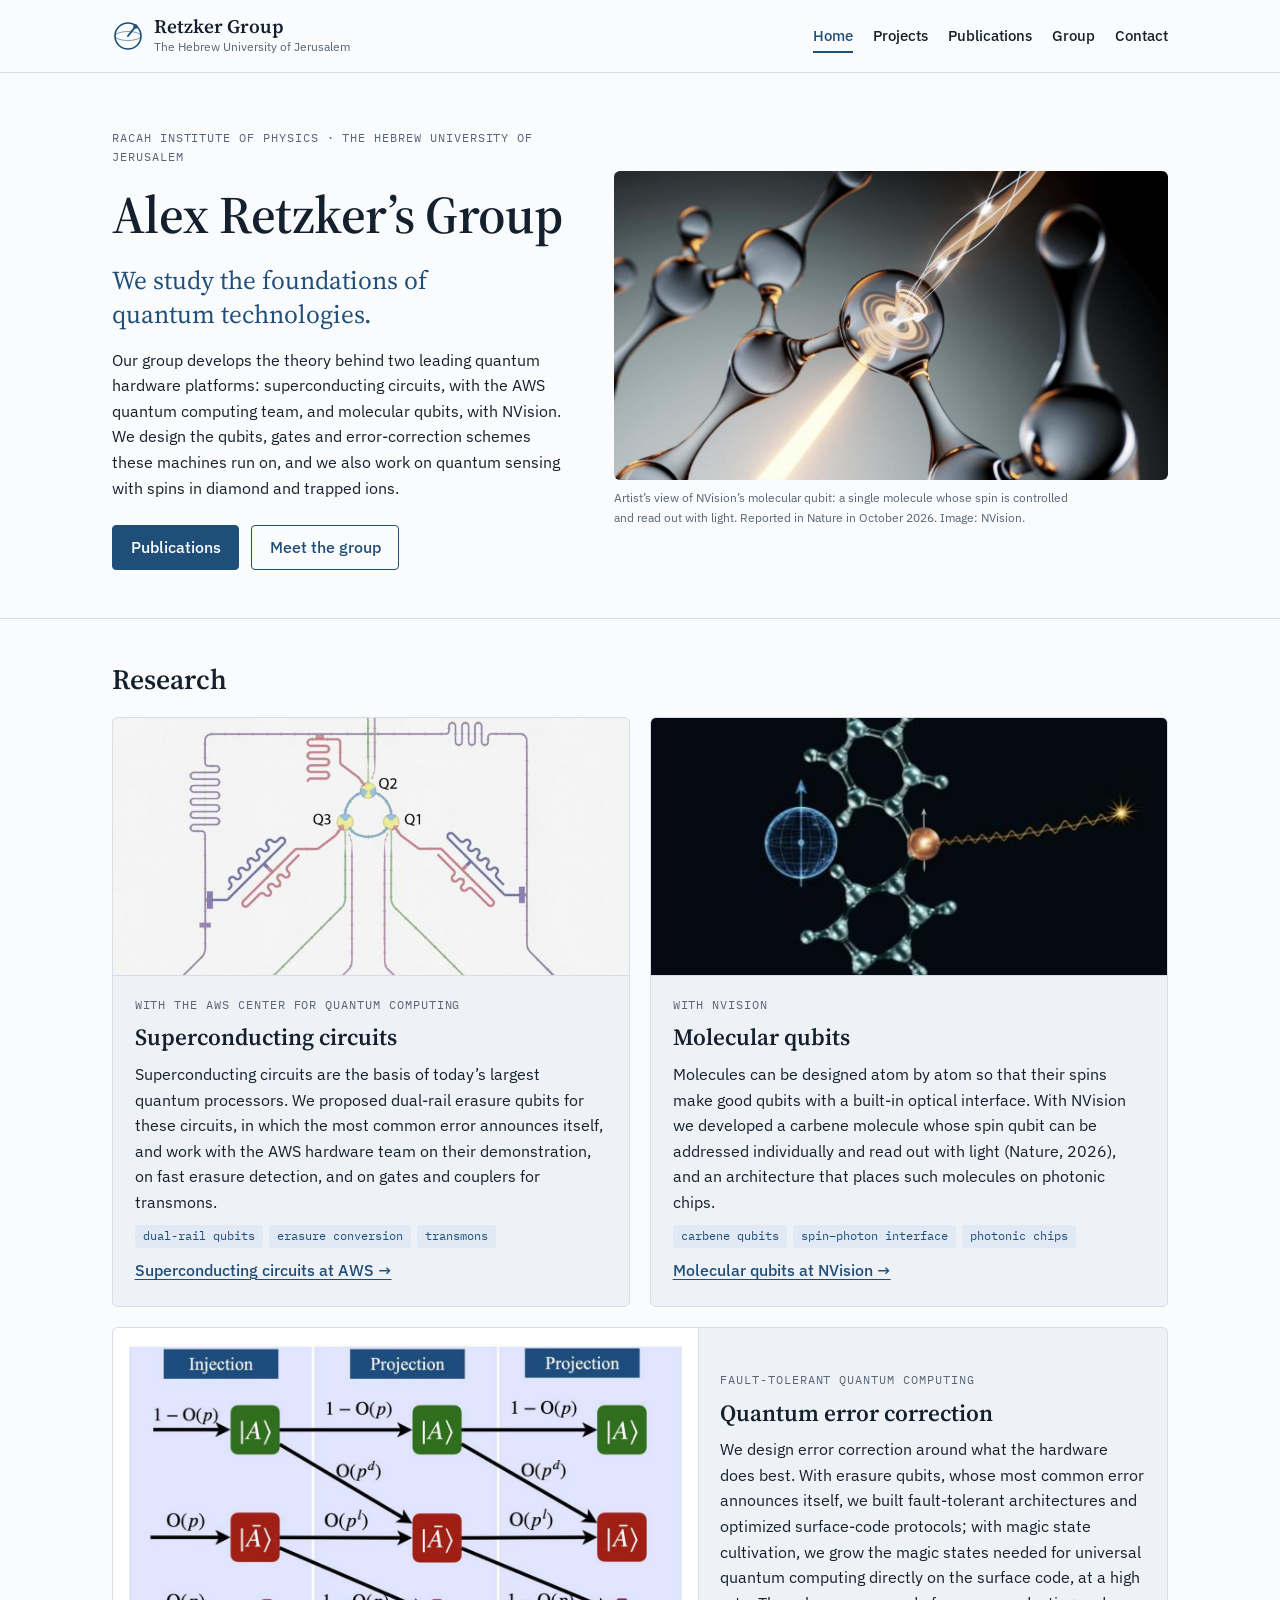
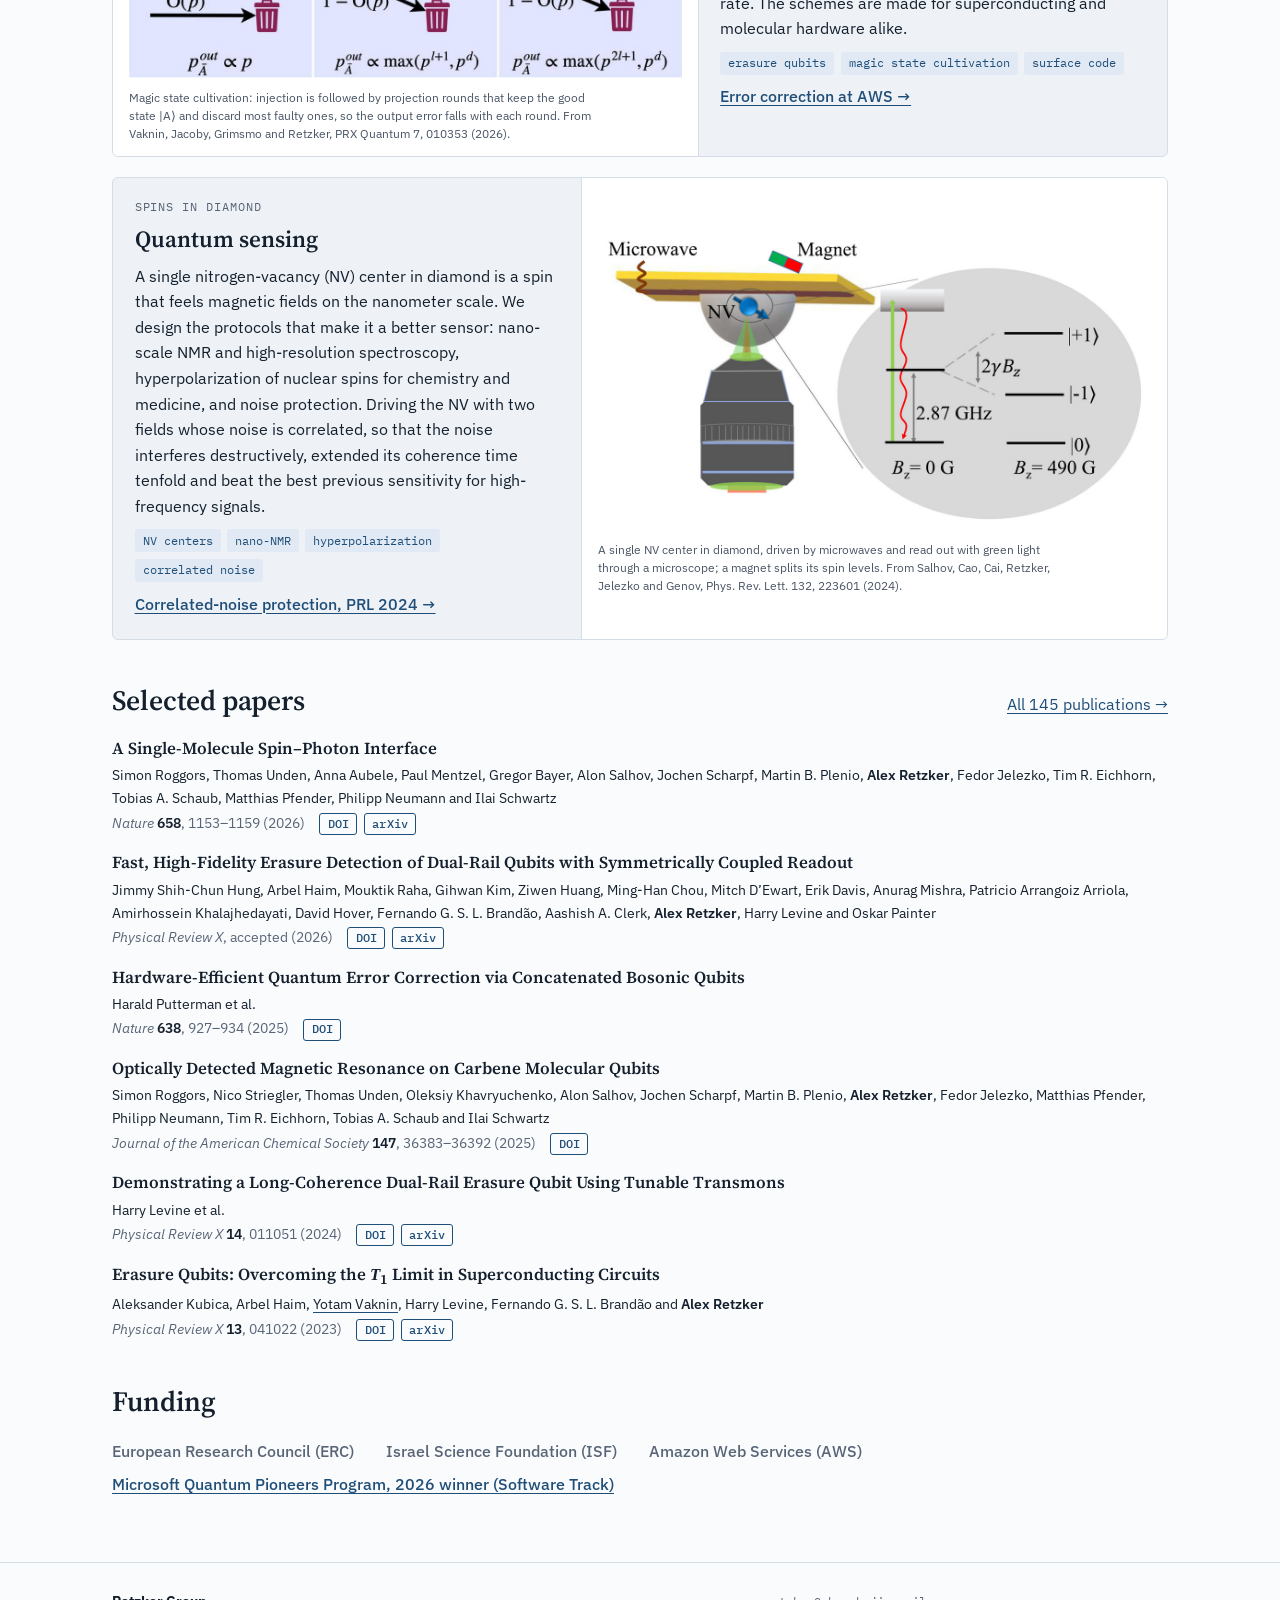
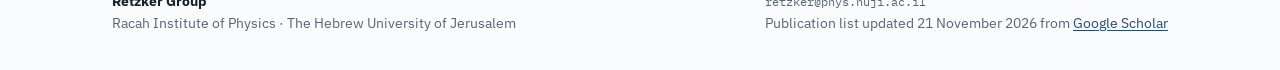
==== commit 86307f7b: "Hung et al. (erasure detection) accepted in PRX" ====
--- a/index.html
+++ b/index.html
@@ -13,7 +13,7 @@
 </head>
 <body>
 <header class="site-head"><div class="wrap head-row"><a class="brand" href="index.html"><svg class="mark" viewBox="0 0 32 32" aria-hidden="true"><circle cx="16" cy="16" r="13" fill="none" stroke="currentColor" stroke-width="1.6"/><ellipse cx="16" cy="16" rx="13" ry="4.5" fill="none" stroke="currentColor" stroke-width="1" opacity=".55"/><line x1="16" y1="16" x2="23.5" y2="6.5" stroke="currentColor" stroke-width="2" stroke-linecap="round"/><circle cx="23.5" cy="6.5" r="2.2" fill="currentColor"/></svg><span><b>Retzker Group</b><small>The Hebrew University of Jerusalem</small></span></a><nav class="nav" aria-label="Main"><a href="index.html" aria-current="page">Home</a><a href="projects.html">Projects</a><a href="publications.html">Publications</a><a href="group.html">Group</a><a href="contact.html">Contact</a></nav></div></header>
-<main id="main"><section class="hero"><div class="wrap hero-grid"><div class="hero-text"><p class="eyebrow">Racah Institute of Physics &#183; The Hebrew University of Jerusalem</p><h1>Alex Retzker&#8217;s Group</h1><p class="lead">We study the foundations of quantum technologies.</p><p class="hero-sub">Our group develops the theory behind two leading quantum hardware platforms: superconducting circuits, with the AWS quantum computing team, and molecular qubits, with NVision. We design the qubits, gates and error-correction schemes these machines run on, and we also work on quantum sensing with spins in diamond and trapped ions.</p><p class="hero-actions"><a class="btn" href="publications.html">Publications</a><a class="btn btn-quiet" href="group.html">Meet the group</a></p></div><figure class="hero-fig mat-dark"><a href="https://doi.org/10.1038/s41586-026-11147-6"><img src="images/nvision/molecular-qubit.jpg" width="1075" height="599" alt="Artist&#x27;s view of a single molecule whose spin qubit is read out with light"></a><figcaption>Artist&#8217;s view of NVision&#8217;s molecular qubit: a single molecule whose spin is controlled and read out with light. Reported in Nature in October 2026. Image: NVision.</figcaption></figure></div></section><section class="band"><div class="wrap"><h2>Research</h2><div class="features"><article class="feature"><img src="images/aws/dual-rail-chip.jpg" alt="False-colored image of a three-transmon superconducting chip" loading="lazy"><div class="feature-body"><p class="eyebrow">With the AWS Center for Quantum Computing</p><h3>Superconducting circuits</h3><p>Superconducting circuits are the basis of today&#8217;s largest quantum processors. We proposed dual-rail erasure qubits for these circuits, in which the most common error announces itself, and work with the AWS hardware team on their demonstration, on fast erasure detection, and on gates and couplers for transmons.</p><p class="tags"><span>dual-rail qubits</span><span>erasure conversion</span><span>transmons</span></p><p><a class="more" href="projects.html#aws">Superconducting circuits at AWS &#8594;</a></p></div></article><article class="feature"><img src="images/nvision/carbene.jpg" alt="The carbene molecule with its nuclear spin and photon-emitting electron spin" loading="lazy"><div class="feature-body"><p class="eyebrow">With NVision</p><h3>Molecular qubits</h3><p>Molecules can be designed atom by atom so that their spins make good qubits with a built-in optical interface. With NVision we developed a carbene molecule whose spin qubit can be addressed individually and read out with light (Nature, 2026), and an architecture that places such molecules on photonic chips.</p><p class="tags"><span>carbene qubits</span><span>spin&#8211;photon interface</span><span>photonic chips</span></p><p><a class="more" href="projects.html#nvision">Molecular qubits at NVision &#8594;</a></p></div></article><article class="feature feature-wide"><figure class="feature-fig"><img src="images/qec/magic-state-cultivation.jpg" alt="Diagram of magic state cultivation: after injection, each projection round passes the good magic state and discards most faulty ones" loading="lazy"><figcaption>Magic state cultivation: injection is followed by projection rounds that keep the good state |A&#10217; and discard most faulty ones, so the output error falls with each round. From Vaknin, Jacoby, Grimsmo and Retzker, PRX Quantum 7, 010353 (2026).</figcaption></figure><div class="feature-body"><p class="eyebrow">Fault-tolerant quantum computing</p><h3>Quantum error correction</h3><p>We design error correction around what the hardware does best. With erasure qubits, whose most common error announces itself, we built fault-tolerant architectures and optimized surface-code protocols; with magic state cultivation, we grow the magic states needed for universal quantum computing directly on the surface code, at a high rate. The schemes are made for superconducting and molecular hardware alike.</p><p class="tags"><span>erasure qubits</span><span>magic state cultivation</span><span>surface code</span></p><p><a class="more" href="projects.html#aws">Error correction at AWS &#8594;</a></p></div></article><article class="feature feature-wide feature-reverse"><figure class="feature-fig"><img src="images/sensing/nv-diamond-setup.jpg" alt="Experimental setup: a diamond with a single NV center under a microscope objective, driven by microwaves in a magnetic field, with the NV energy levels" loading="lazy"><figcaption>A single NV center in diamond, driven by microwaves and read out with green light through a microscope; a magnet splits its spin levels. From Salhov, Cao, Cai, Retzker, Jelezko and Genov, Phys. Rev. Lett. 132, 223601 (2024).</figcaption></figure><div class="feature-body"><p class="eyebrow">Spins in diamond</p><h3>Quantum sensing</h3><p>A single nitrogen-vacancy (NV) center in diamond is a spin that feels magnetic fields on the nanometer scale. We design the protocols that make it a better sensor: nano-scale NMR and high-resolution spectroscopy, hyperpolarization of nuclear spins for chemistry and medicine, and noise protection. Driving the NV with two fields whose noise is correlated, so that the noise interferes destructively, extended its coherence time tenfold and beat the best previous sensitivity for high-frequency signals.</p><p class="tags"><span>NV centers</span><span>nano-NMR</span><span>hyperpolarization</span><span>correlated noise</span></p><p><a class="more" href="https://doi.org/10.1103/PhysRevLett.132.223601">Correlated-noise protection, PRL 2024 &#8594;</a></p></div></article></div></div></section><section class="band"><div class="wrap"><div class="h2-row"><h2>Selected papers</h2><a href="publications.html">All 145 publications &#8594;</a></div><ol class="pubs"><li class="pub" data-kind="article" data-search="a single-molecule spin&#8211;photon interface nature 658, 1153&#8211;1159 (2026) simon roggors thomas unden anna aubele paul mentzel gregor bayer alon salhov jochen scharpf martin b. plenio alex retzker fedor jelezko tim r. eichhorn tobias a. schaub matthias pfender philipp neumann ilai schwartz"><div class="pub-body"><a class="pub-title" href="https://doi.org/10.1038/s41586-026-11147-6">A Single-Molecule Spin&#8211;Photon Interface</a><p class="pub-authors">Simon Roggors, Thomas Unden, Anna Aubele, Paul Mentzel, Gregor Bayer, Alon Salhov, Jochen Scharpf, Martin B. Plenio, <b>Alex Retzker</b>, Fedor Jelezko, Tim R. Eichhorn, Tobias A. Schaub, Matthias Pfender, Philipp Neumann and Ilai Schwartz</p><p class="pub-venue"><span><em>Nature</em> <strong>658</strong>, 1153&#8211;1159 (2026)</span><span class="pub-links"><a class="chip-link" href="https://doi.org/10.1038/s41586-026-11147-6">DOI</a><a class="chip-link" href="https://arxiv.org/abs/2605.10077">arXiv</a></span></p></div></li><li class="pub" data-kind="article" data-search="fast, high-fidelity erasure detection of dual-rail qubits with symmetrically coupled readout physical review x (2026) jimmy shih-chun hung arbel haim mouktik raha gihwan kim ziwen huang ming-han chou mitch d&#8217;ewart erik davis anurag mishra patricio arrangoiz arriola amirhossein khalajhedayati david hover fernando g. s. l. brand&#227;o aashish a. clerk alex retzker harry levine oskar painter"><div class="pub-body"><a class="pub-title" href="https://doi.org/10.1103/54jp-hwdd">Fast, High-Fidelity Erasure Detection of Dual-Rail Qubits with Symmetrically Coupled Readout</a><p class="pub-authors">Jimmy Shih-Chun Hung, Arbel Haim, Mouktik Raha, Gihwan Kim, Ziwen Huang, Ming-Han Chou, Mitch D&#8217;Ewart, Erik Davis, Anurag Mishra, Patricio Arrangoiz Arriola, Amirhossein Khalajhedayati, David Hover, Fernando G. S. L. Brand&#227;o, Aashish A. Clerk, <b>Alex Retzker</b>, Harry Levine and Oskar Painter</p><p class="pub-venue"><span><em>Physical Review X</em> (2026)</span><span class="pub-links"><a class="chip-link" href="https://doi.org/10.1103/54jp-hwdd">DOI</a><a class="chip-link" href="https://arxiv.org/abs/2604.16292">arXiv</a></span></p></div></li><li class="pub" data-kind="article" data-search="hardware-efficient quantum error correction via concatenated bosonic qubits nature 638, 927&#8211;934 (2025) harald putterman"><div class="pub-body"><a class="pub-title" href="https://doi.org/10.1038/s41586-025-08642-7">Hardware-Efficient Quantum Error Correction via Concatenated Bosonic Qubits</a><p class="pub-authors">Harald Putterman et al.</p><p class="pub-venue"><span><em>Nature</em> <strong>638</strong>, 927&#8211;934 (2025)</span><span class="pub-links"><a class="chip-link" href="https://doi.org/10.1038/s41586-025-08642-7">DOI</a></span></p></div></li><li class="pub" data-kind="article" data-search="optically detected magnetic resonance on carbene molecular qubits journal of the american chemical society 147, 36383&#8211;36392 (2025) simon roggors nico striegler thomas unden oleksiy khavryuchenko alon salhov jochen scharpf martin b. plenio alex retzker fedor jelezko matthias pfender philipp neumann tim r. eichhorn tobias a. schaub ilai schwartz"><div class="pub-body"><a class="pub-title" href="https://doi.org/10.1021/jacs.5c10272">Optically Detected Magnetic Resonance on Carbene Molecular Qubits</a><p class="pub-authors">Simon Roggors, Nico Striegler, Thomas Unden, Oleksiy Khavryuchenko, Alon Salhov, Jochen Scharpf, Martin B. Plenio, <b>Alex Retzker</b>, Fedor Jelezko, Matthias Pfender, Philipp Neumann, Tim R. Eichhorn, Tobias A. Schaub and Ilai Schwartz</p><p class="pub-venue"><span><em>Journal of the American Chemical Society</em> <strong>147</strong>, 36383&#8211;36392 (2025)</span><span class="pub-links"><a class="chip-link" href="https://doi.org/10.1021/jacs.5c10272">DOI</a></span></p></div></li><li class="pub" data-kind="article" data-search="demonstrating a long-coherence dual-rail erasure qubit using tunable transmons physical review x 14, 011051 (2024) harry levine"><div class="pub-body"><a class="pub-title" href="https://doi.org/10.1103/physrevx.14.011051">Demonstrating a Long-Coherence Dual-Rail Erasure Qubit Using Tunable Transmons</a><p class="pub-authors">Harry Levine et al.</p><p class="pub-venue"><span><em>Physical Review X</em> <strong>14</strong>, 011051 (2024)</span><span class="pub-links"><a class="chip-link" href="https://doi.org/10.1103/physrevx.14.011051">DOI</a><a class="chip-link" href="https://arxiv.org/abs/2307.08737">arXiv</a></span></p></div></li><li class="pub" data-kind="article" data-search="erasure qubits: overcoming the t1 limit in superconducting circuits physical review x 13, 041022 (2023) aleksander kubica arbel haim yotam vaknin harry levine fernando g. s. l. brand&#227;o alex retzker"><div class="pub-body"><a class="pub-title" href="https://doi.org/10.1103/physrevx.13.041022">Erasure Qubits: Overcoming the <em>T</em><sub>1</sub> Limit in Superconducting Circuits</a><p class="pub-authors">Aleksander Kubica, Arbel Haim, <a class="member-link" href="group/yotam-vaknin.html">Yotam Vaknin</a>, Harry Levine, Fernando G. S. L. Brand&#227;o and <b>Alex Retzker</b></p><p class="pub-venue"><span><em>Physical Review X</em> <strong>13</strong>, 041022 (2023)</span><span class="pub-links"><a class="chip-link" href="https://doi.org/10.1103/physrevx.13.041022">DOI</a><a class="chip-link" href="https://arxiv.org/abs/2208.05461">arXiv</a></span></p></div></li></ol></div></section><section class="band band-last"><div class="wrap"><h2>Funding</h2><ul class="funders"><li>European Research Council (ERC)</li><li>Israel Science Foundation (ISF)</li><li>Amazon Web Services (AWS)</li><li><a href="https://quantum.microsoft.com/en-us/insights/blogs/announcing-latest-winners-and-finalists-of-the-quantum-pioneers-program">Microsoft Quantum Pioneers Program, 2026 winner (Software Track)</a></li></ul></div></section></main>
+<main id="main"><section class="hero"><div class="wrap hero-grid"><div class="hero-text"><p class="eyebrow">Racah Institute of Physics &#183; The Hebrew University of Jerusalem</p><h1>Alex Retzker&#8217;s Group</h1><p class="lead">We study the foundations of quantum technologies.</p><p class="hero-sub">Our group develops the theory behind two leading quantum hardware platforms: superconducting circuits, with the AWS quantum computing team, and molecular qubits, with NVision. We design the qubits, gates and error-correction schemes these machines run on, and we also work on quantum sensing with spins in diamond and trapped ions.</p><p class="hero-actions"><a class="btn" href="publications.html">Publications</a><a class="btn btn-quiet" href="group.html">Meet the group</a></p></div><figure class="hero-fig mat-dark"><a href="https://doi.org/10.1038/s41586-026-11147-6"><img src="images/nvision/molecular-qubit.jpg" width="1075" height="599" alt="Artist&#x27;s view of a single molecule whose spin qubit is read out with light"></a><figcaption>Artist&#8217;s view of NVision&#8217;s molecular qubit: a single molecule whose spin is controlled and read out with light. Reported in Nature in October 2026. Image: NVision.</figcaption></figure></div></section><section class="band"><div class="wrap"><h2>Research</h2><div class="features"><article class="feature"><img src="images/aws/dual-rail-chip.jpg" alt="False-colored image of a three-transmon superconducting chip" loading="lazy"><div class="feature-body"><p class="eyebrow">With the AWS Center for Quantum Computing</p><h3>Superconducting circuits</h3><p>Superconducting circuits are the basis of today&#8217;s largest quantum processors. We proposed dual-rail erasure qubits for these circuits, in which the most common error announces itself, and work with the AWS hardware team on their demonstration, on fast erasure detection, and on gates and couplers for transmons.</p><p class="tags"><span>dual-rail qubits</span><span>erasure conversion</span><span>transmons</span></p><p><a class="more" href="projects.html#aws">Superconducting circuits at AWS &#8594;</a></p></div></article><article class="feature"><img src="images/nvision/carbene.jpg" alt="The carbene molecule with its nuclear spin and photon-emitting electron spin" loading="lazy"><div class="feature-body"><p class="eyebrow">With NVision</p><h3>Molecular qubits</h3><p>Molecules can be designed atom by atom so that their spins make good qubits with a built-in optical interface. With NVision we developed a carbene molecule whose spin qubit can be addressed individually and read out with light (Nature, 2026), and an architecture that places such molecules on photonic chips.</p><p class="tags"><span>carbene qubits</span><span>spin&#8211;photon interface</span><span>photonic chips</span></p><p><a class="more" href="projects.html#nvision">Molecular qubits at NVision &#8594;</a></p></div></article><article class="feature feature-wide"><figure class="feature-fig"><img src="images/qec/magic-state-cultivation.jpg" alt="Diagram of magic state cultivation: after injection, each projection round passes the good magic state and discards most faulty ones" loading="lazy"><figcaption>Magic state cultivation: injection is followed by projection rounds that keep the good state |A&#10217; and discard most faulty ones, so the output error falls with each round. From Vaknin, Jacoby, Grimsmo and Retzker, PRX Quantum 7, 010353 (2026).</figcaption></figure><div class="feature-body"><p class="eyebrow">Fault-tolerant quantum computing</p><h3>Quantum error correction</h3><p>We design error correction around what the hardware does best. With erasure qubits, whose most common error announces itself, we built fault-tolerant architectures and optimized surface-code protocols; with magic state cultivation, we grow the magic states needed for universal quantum computing directly on the surface code, at a high rate. The schemes are made for superconducting and molecular hardware alike.</p><p class="tags"><span>erasure qubits</span><span>magic state cultivation</span><span>surface code</span></p><p><a class="more" href="projects.html#aws">Error correction at AWS &#8594;</a></p></div></article><article class="feature feature-wide feature-reverse"><figure class="feature-fig"><img src="images/sensing/nv-diamond-setup.jpg" alt="Experimental setup: a diamond with a single NV center under a microscope objective, driven by microwaves in a magnetic field, with the NV energy levels" loading="lazy"><figcaption>A single NV center in diamond, driven by microwaves and read out with green light through a microscope; a magnet splits its spin levels. From Salhov, Cao, Cai, Retzker, Jelezko and Genov, Phys. Rev. Lett. 132, 223601 (2024).</figcaption></figure><div class="feature-body"><p class="eyebrow">Spins in diamond</p><h3>Quantum sensing</h3><p>A single nitrogen-vacancy (NV) center in diamond is a spin that feels magnetic fields on the nanometer scale. We design the protocols that make it a better sensor: nano-scale NMR and high-resolution spectroscopy, hyperpolarization of nuclear spins for chemistry and medicine, and noise protection. Driving the NV with two fields whose noise is correlated, so that the noise interferes destructively, extended its coherence time tenfold and beat the best previous sensitivity for high-frequency signals.</p><p class="tags"><span>NV centers</span><span>nano-NMR</span><span>hyperpolarization</span><span>correlated noise</span></p><p><a class="more" href="https://doi.org/10.1103/PhysRevLett.132.223601">Correlated-noise protection, PRL 2024 &#8594;</a></p></div></article></div></div></section><section class="band"><div class="wrap"><div class="h2-row"><h2>Selected papers</h2><a href="publications.html">All 145 publications &#8594;</a></div><ol class="pubs"><li class="pub" data-kind="article" data-search="a single-molecule spin&#8211;photon interface nature 658, 1153&#8211;1159 (2026) simon roggors thomas unden anna aubele paul mentzel gregor bayer alon salhov jochen scharpf martin b. plenio alex retzker fedor jelezko tim r. eichhorn tobias a. schaub matthias pfender philipp neumann ilai schwartz"><div class="pub-body"><a class="pub-title" href="https://doi.org/10.1038/s41586-026-11147-6">A Single-Molecule Spin&#8211;Photon Interface</a><p class="pub-authors">Simon Roggors, Thomas Unden, Anna Aubele, Paul Mentzel, Gregor Bayer, Alon Salhov, Jochen Scharpf, Martin B. Plenio, <b>Alex Retzker</b>, Fedor Jelezko, Tim R. Eichhorn, Tobias A. Schaub, Matthias Pfender, Philipp Neumann and Ilai Schwartz</p><p class="pub-venue"><span><em>Nature</em> <strong>658</strong>, 1153&#8211;1159 (2026)</span><span class="pub-links"><a class="chip-link" href="https://doi.org/10.1038/s41586-026-11147-6">DOI</a><a class="chip-link" href="https://arxiv.org/abs/2605.10077">arXiv</a></span></p></div></li><li class="pub" data-kind="article" data-search="fast, high-fidelity erasure detection of dual-rail qubits with symmetrically coupled readout physical review x, accepted (2026) jimmy shih-chun hung arbel haim mouktik raha gihwan kim ziwen huang ming-han chou mitch d&#8217;ewart erik davis anurag mishra patricio arrangoiz arriola amirhossein khalajhedayati david hover fernando g. s. l. brand&#227;o aashish a. clerk alex retzker harry levine oskar painter"><div class="pub-body"><a class="pub-title" href="https://doi.org/10.1103/54jp-hwdd">Fast, High-Fidelity Erasure Detection of Dual-Rail Qubits with Symmetrically Coupled Readout</a><p class="pub-authors">Jimmy Shih-Chun Hung, Arbel Haim, Mouktik Raha, Gihwan Kim, Ziwen Huang, Ming-Han Chou, Mitch D&#8217;Ewart, Erik Davis, Anurag Mishra, Patricio Arrangoiz Arriola, Amirhossein Khalajhedayati, David Hover, Fernando G. S. L. Brand&#227;o, Aashish A. Clerk, <b>Alex Retzker</b>, Harry Levine and Oskar Painter</p><p class="pub-venue"><span><em>Physical Review X</em>, accepted (2026)</span><span class="pub-links"><a class="chip-link" href="https://doi.org/10.1103/54jp-hwdd">DOI</a><a class="chip-link" href="https://arxiv.org/abs/2604.16292">arXiv</a></span></p></div></li><li class="pub" data-kind="article" data-search="hardware-efficient quantum error correction via concatenated bosonic qubits nature 638, 927&#8211;934 (2025) harald putterman"><div class="pub-body"><a class="pub-title" href="https://doi.org/10.1038/s41586-025-08642-7">Hardware-Efficient Quantum Error Correction via Concatenated Bosonic Qubits</a><p class="pub-authors">Harald Putterman et al.</p><p class="pub-venue"><span><em>Nature</em> <strong>638</strong>, 927&#8211;934 (2025)</span><span class="pub-links"><a class="chip-link" href="https://doi.org/10.1038/s41586-025-08642-7">DOI</a></span></p></div></li><li class="pub" data-kind="article" data-search="optically detected magnetic resonance on carbene molecular qubits journal of the american chemical society 147, 36383&#8211;36392 (2025) simon roggors nico striegler thomas unden oleksiy khavryuchenko alon salhov jochen scharpf martin b. plenio alex retzker fedor jelezko matthias pfender philipp neumann tim r. eichhorn tobias a. schaub ilai schwartz"><div class="pub-body"><a class="pub-title" href="https://doi.org/10.1021/jacs.5c10272">Optically Detected Magnetic Resonance on Carbene Molecular Qubits</a><p class="pub-authors">Simon Roggors, Nico Striegler, Thomas Unden, Oleksiy Khavryuchenko, Alon Salhov, Jochen Scharpf, Martin B. Plenio, <b>Alex Retzker</b>, Fedor Jelezko, Matthias Pfender, Philipp Neumann, Tim R. Eichhorn, Tobias A. Schaub and Ilai Schwartz</p><p class="pub-venue"><span><em>Journal of the American Chemical Society</em> <strong>147</strong>, 36383&#8211;36392 (2025)</span><span class="pub-links"><a class="chip-link" href="https://doi.org/10.1021/jacs.5c10272">DOI</a></span></p></div></li><li class="pub" data-kind="article" data-search="demonstrating a long-coherence dual-rail erasure qubit using tunable transmons physical review x 14, 011051 (2024) harry levine"><div class="pub-body"><a class="pub-title" href="https://doi.org/10.1103/physrevx.14.011051">Demonstrating a Long-Coherence Dual-Rail Erasure Qubit Using Tunable Transmons</a><p class="pub-authors">Harry Levine et al.</p><p class="pub-venue"><span><em>Physical Review X</em> <strong>14</strong>, 011051 (2024)</span><span class="pub-links"><a class="chip-link" href="https://doi.org/10.1103/physrevx.14.011051">DOI</a><a class="chip-link" href="https://arxiv.org/abs/2307.08737">arXiv</a></span></p></div></li><li class="pub" data-kind="article" data-search="erasure qubits: overcoming the t1 limit in superconducting circuits physical review x 13, 041022 (2023) aleksander kubica arbel haim yotam vaknin harry levine fernando g. s. l. brand&#227;o alex retzker"><div class="pub-body"><a class="pub-title" href="https://doi.org/10.1103/physrevx.13.041022">Erasure Qubits: Overcoming the <em>T</em><sub>1</sub> Limit in Superconducting Circuits</a><p class="pub-authors">Aleksander Kubica, Arbel Haim, <a class="member-link" href="group/yotam-vaknin.html">Yotam Vaknin</a>, Harry Levine, Fernando G. S. L. Brand&#227;o and <b>Alex Retzker</b></p><p class="pub-venue"><span><em>Physical Review X</em> <strong>13</strong>, 041022 (2023)</span><span class="pub-links"><a class="chip-link" href="https://doi.org/10.1103/physrevx.13.041022">DOI</a><a class="chip-link" href="https://arxiv.org/abs/2208.05461">arXiv</a></span></p></div></li></ol></div></section><section class="band band-last"><div class="wrap"><h2>Funding</h2><ul class="funders"><li>European Research Council (ERC)</li><li>Israel Science Foundation (ISF)</li><li>Amazon Web Services (AWS)</li><li><a href="https://quantum.microsoft.com/en-us/insights/blogs/announcing-latest-winners-and-finalists-of-the-quantum-pioneers-program">Microsoft Quantum Pioneers Program, 2026 winner (Software Track)</a></li></ul></div></section></main>
 <footer class="site-foot"><div class="wrap foot-row"><div><b>Retzker Group</b><br>Racah Institute of Physics &#183; The Hebrew University of Jerusalem</div><div><span class="mono">retzker@phys.huji.ac.il</span><br>Publication list updated 21 November 2026 from <a href="https://scholar.google.com/citations?user=L9YvPXkAAAAJ&amp;hl=en">Google Scholar</a></div></div></footer>
 <script src="assets/site.js?v=994333ea"></script>
 </body>
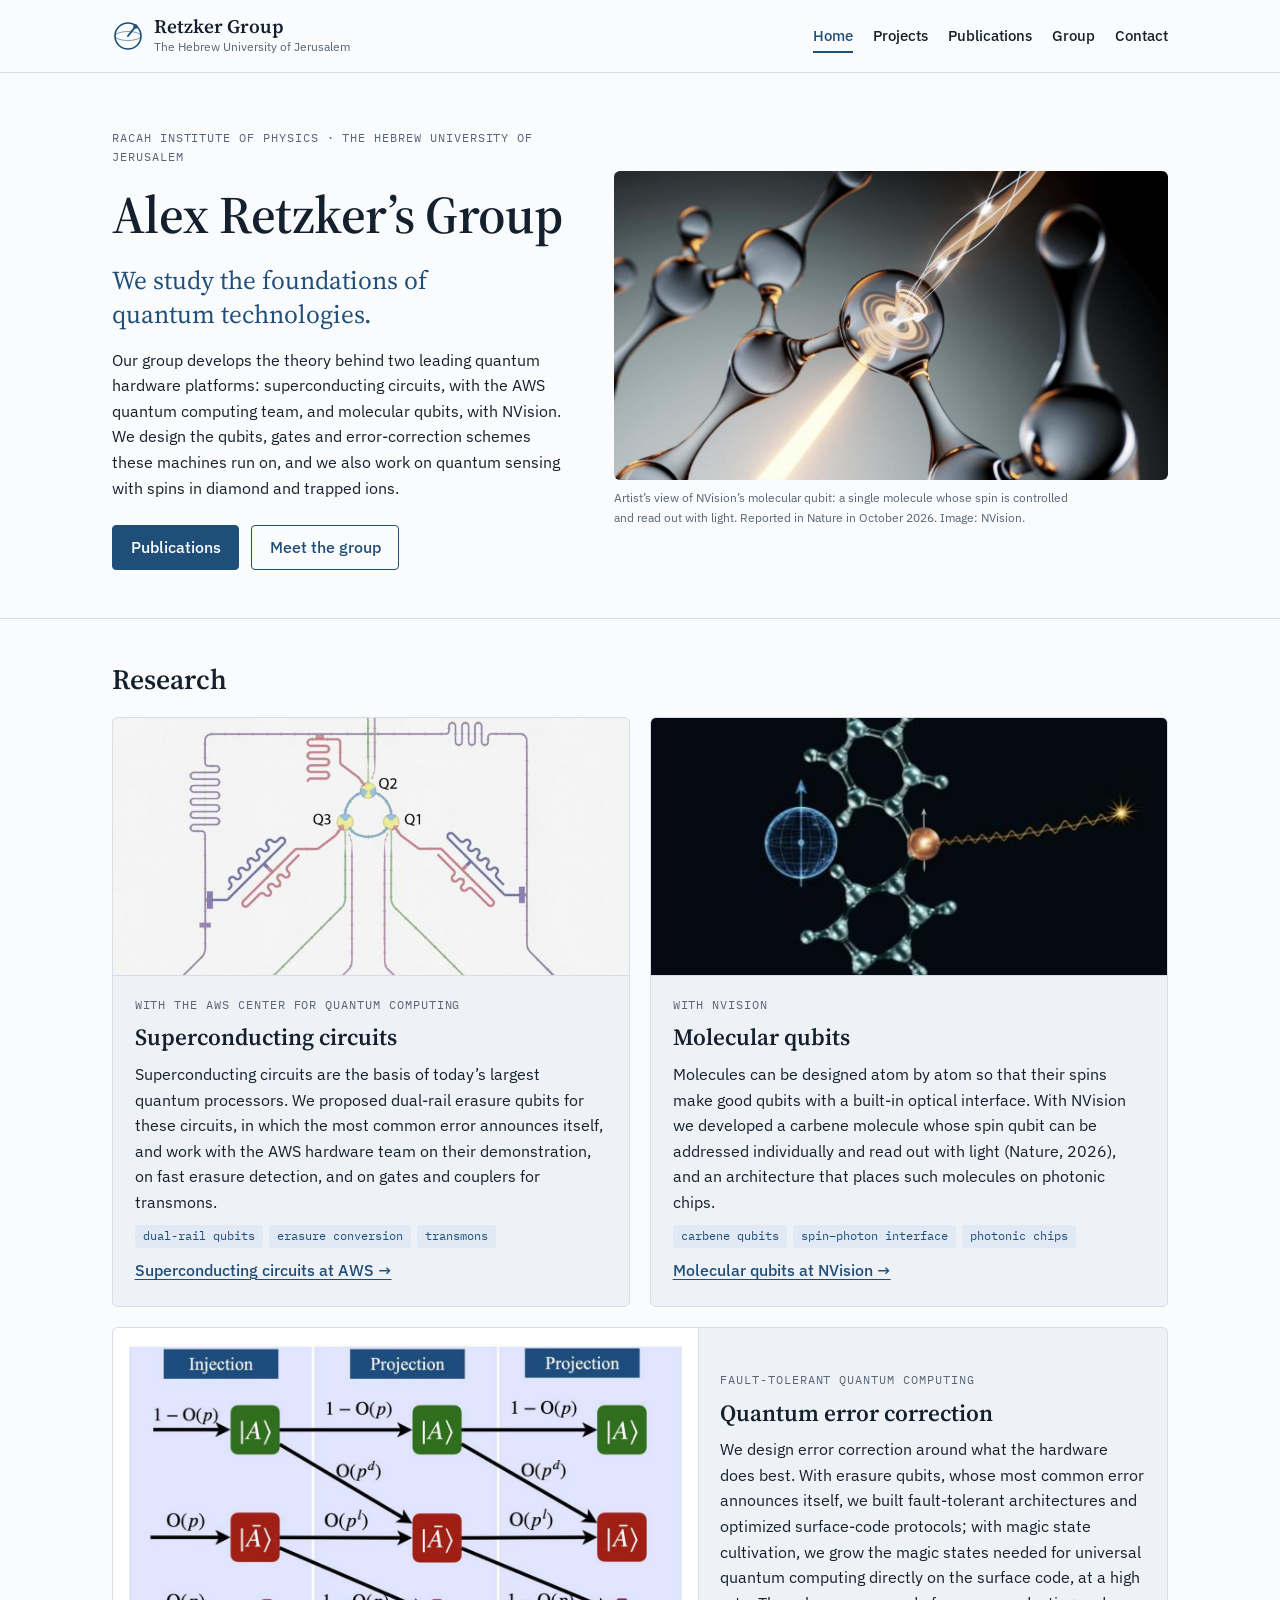
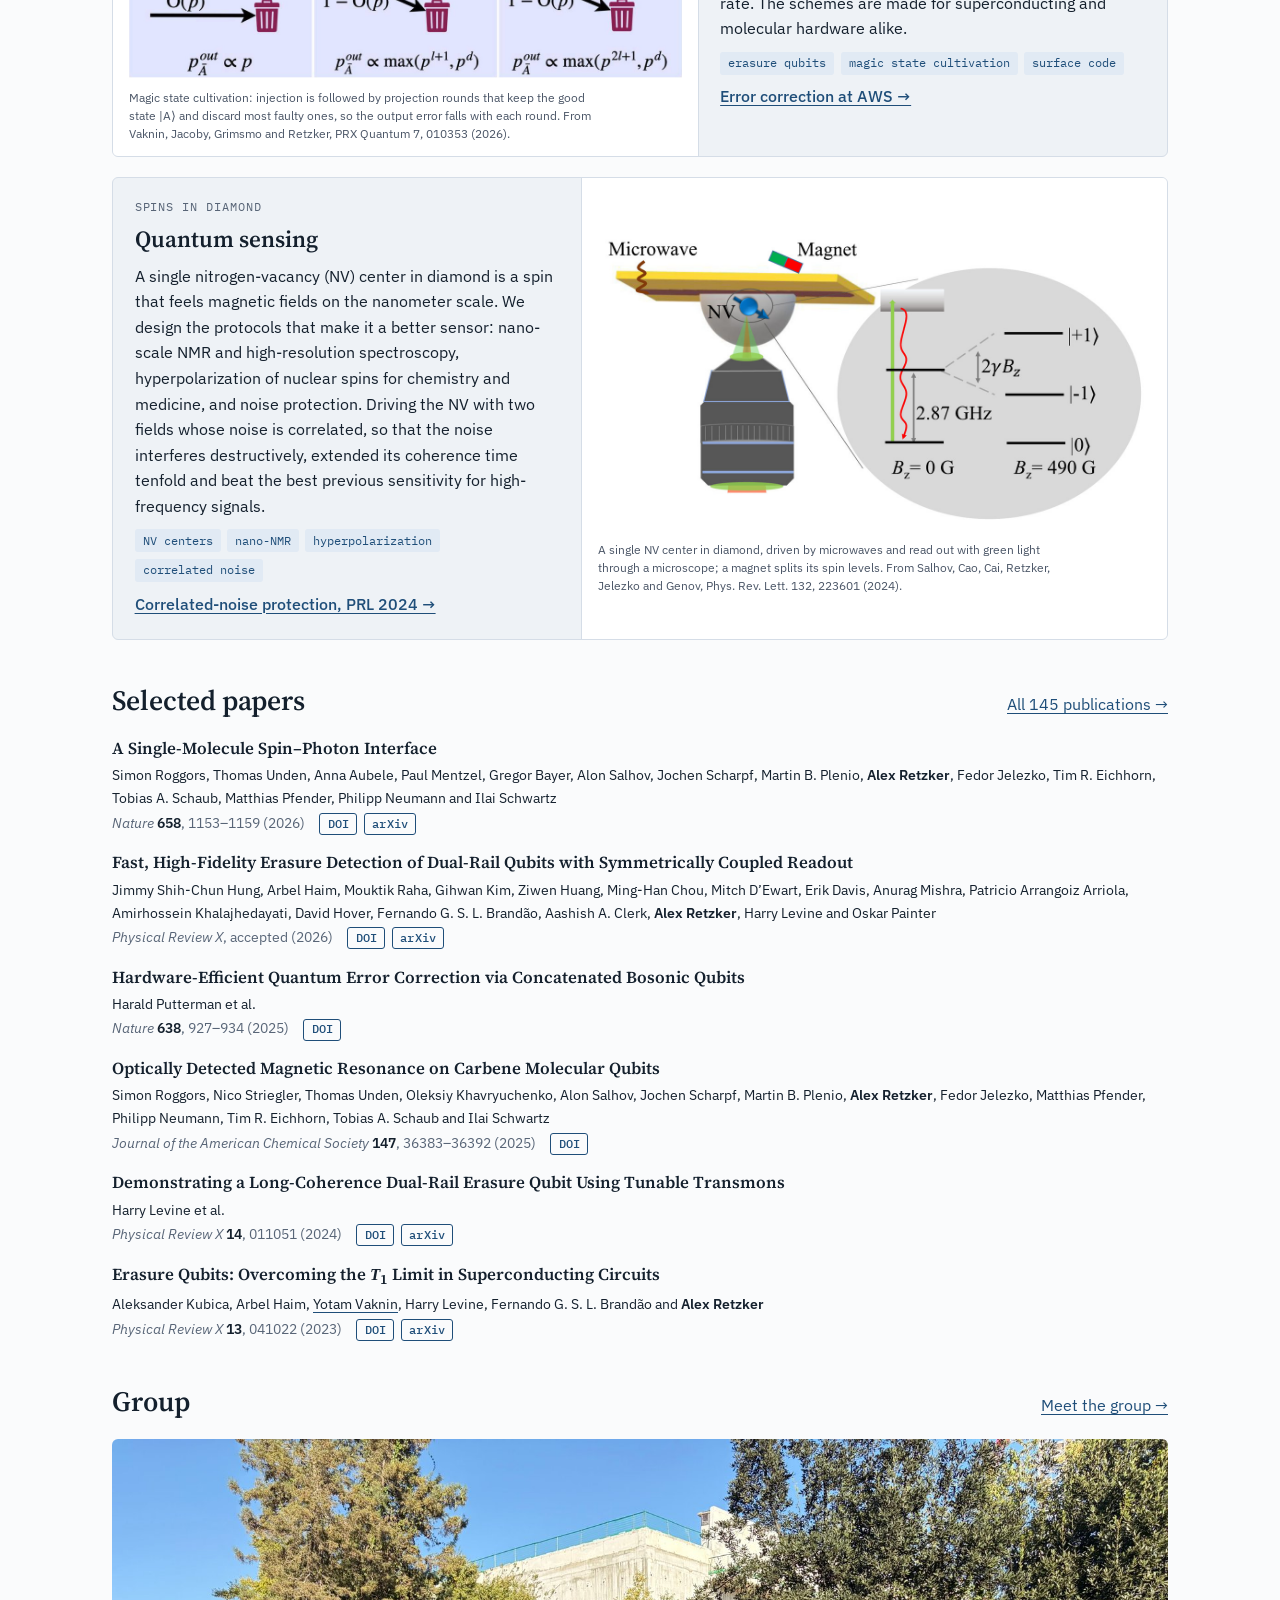
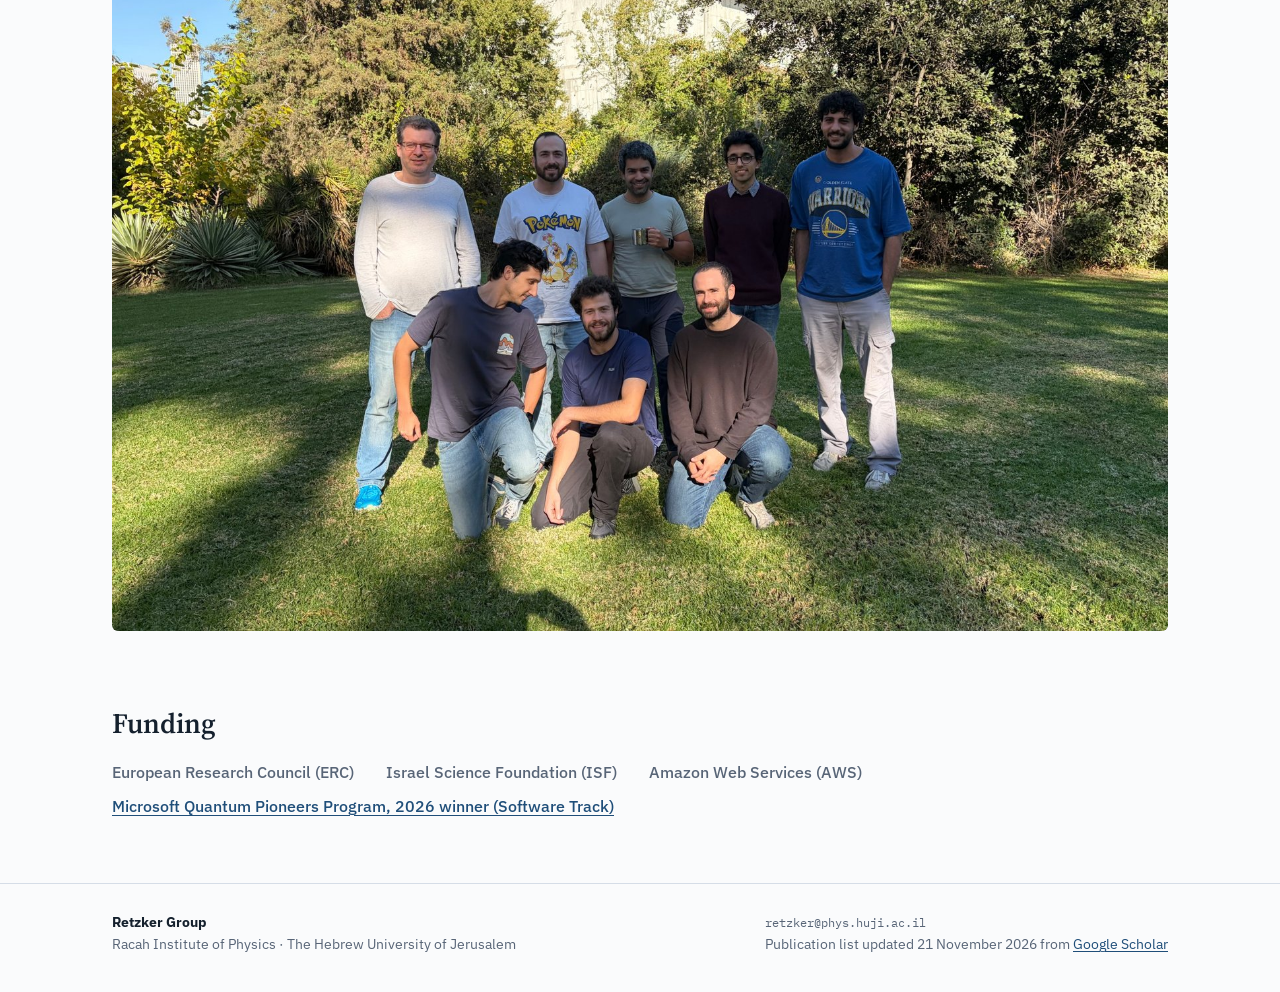
==== commit f1074912: "Home: group photo" ====
--- a/index.html
+++ b/index.html
@@ -13,7 +13,7 @@
 </head>
 <body>
 <header class="site-head"><div class="wrap head-row"><a class="brand" href="index.html"><svg class="mark" viewBox="0 0 32 32" aria-hidden="true"><circle cx="16" cy="16" r="13" fill="none" stroke="currentColor" stroke-width="1.6"/><ellipse cx="16" cy="16" rx="13" ry="4.5" fill="none" stroke="currentColor" stroke-width="1" opacity=".55"/><line x1="16" y1="16" x2="23.5" y2="6.5" stroke="currentColor" stroke-width="2" stroke-linecap="round"/><circle cx="23.5" cy="6.5" r="2.2" fill="currentColor"/></svg><span><b>Retzker Group</b><small>The Hebrew University of Jerusalem</small></span></a><nav class="nav" aria-label="Main"><a href="index.html" aria-current="page">Home</a><a href="projects.html">Projects</a><a href="publications.html">Publications</a><a href="group.html">Group</a><a href="contact.html">Contact</a></nav></div></header>
-<main id="main"><section class="hero"><div class="wrap hero-grid"><div class="hero-text"><p class="eyebrow">Racah Institute of Physics &#183; The Hebrew University of Jerusalem</p><h1>Alex Retzker&#8217;s Group</h1><p class="lead">We study the foundations of quantum technologies.</p><p class="hero-sub">Our group develops the theory behind two leading quantum hardware platforms: superconducting circuits, with the AWS quantum computing team, and molecular qubits, with NVision. We design the qubits, gates and error-correction schemes these machines run on, and we also work on quantum sensing with spins in diamond and trapped ions.</p><p class="hero-actions"><a class="btn" href="publications.html">Publications</a><a class="btn btn-quiet" href="group.html">Meet the group</a></p></div><figure class="hero-fig mat-dark"><a href="https://doi.org/10.1038/s41586-026-11147-6"><img src="images/nvision/molecular-qubit.jpg" width="1075" height="599" alt="Artist&#x27;s view of a single molecule whose spin qubit is read out with light"></a><figcaption>Artist&#8217;s view of NVision&#8217;s molecular qubit: a single molecule whose spin is controlled and read out with light. Reported in Nature in October 2026. Image: NVision.</figcaption></figure></div></section><section class="band"><div class="wrap"><h2>Research</h2><div class="features"><article class="feature"><img src="images/aws/dual-rail-chip.jpg" alt="False-colored image of a three-transmon superconducting chip" loading="lazy"><div class="feature-body"><p class="eyebrow">With the AWS Center for Quantum Computing</p><h3>Superconducting circuits</h3><p>Superconducting circuits are the basis of today&#8217;s largest quantum processors. We proposed dual-rail erasure qubits for these circuits, in which the most common error announces itself, and work with the AWS hardware team on their demonstration, on fast erasure detection, and on gates and couplers for transmons.</p><p class="tags"><span>dual-rail qubits</span><span>erasure conversion</span><span>transmons</span></p><p><a class="more" href="projects.html#aws">Superconducting circuits at AWS &#8594;</a></p></div></article><article class="feature"><img src="images/nvision/carbene.jpg" alt="The carbene molecule with its nuclear spin and photon-emitting electron spin" loading="lazy"><div class="feature-body"><p class="eyebrow">With NVision</p><h3>Molecular qubits</h3><p>Molecules can be designed atom by atom so that their spins make good qubits with a built-in optical interface. With NVision we developed a carbene molecule whose spin qubit can be addressed individually and read out with light (Nature, 2026), and an architecture that places such molecules on photonic chips.</p><p class="tags"><span>carbene qubits</span><span>spin&#8211;photon interface</span><span>photonic chips</span></p><p><a class="more" href="projects.html#nvision">Molecular qubits at NVision &#8594;</a></p></div></article><article class="feature feature-wide"><figure class="feature-fig"><img src="images/qec/magic-state-cultivation.jpg" alt="Diagram of magic state cultivation: after injection, each projection round passes the good magic state and discards most faulty ones" loading="lazy"><figcaption>Magic state cultivation: injection is followed by projection rounds that keep the good state |A&#10217; and discard most faulty ones, so the output error falls with each round. From Vaknin, Jacoby, Grimsmo and Retzker, PRX Quantum 7, 010353 (2026).</figcaption></figure><div class="feature-body"><p class="eyebrow">Fault-tolerant quantum computing</p><h3>Quantum error correction</h3><p>We design error correction around what the hardware does best. With erasure qubits, whose most common error announces itself, we built fault-tolerant architectures and optimized surface-code protocols; with magic state cultivation, we grow the magic states needed for universal quantum computing directly on the surface code, at a high rate. The schemes are made for superconducting and molecular hardware alike.</p><p class="tags"><span>erasure qubits</span><span>magic state cultivation</span><span>surface code</span></p><p><a class="more" href="projects.html#aws">Error correction at AWS &#8594;</a></p></div></article><article class="feature feature-wide feature-reverse"><figure class="feature-fig"><img src="images/sensing/nv-diamond-setup.jpg" alt="Experimental setup: a diamond with a single NV center under a microscope objective, driven by microwaves in a magnetic field, with the NV energy levels" loading="lazy"><figcaption>A single NV center in diamond, driven by microwaves and read out with green light through a microscope; a magnet splits its spin levels. From Salhov, Cao, Cai, Retzker, Jelezko and Genov, Phys. Rev. Lett. 132, 223601 (2024).</figcaption></figure><div class="feature-body"><p class="eyebrow">Spins in diamond</p><h3>Quantum sensing</h3><p>A single nitrogen-vacancy (NV) center in diamond is a spin that feels magnetic fields on the nanometer scale. We design the protocols that make it a better sensor: nano-scale NMR and high-resolution spectroscopy, hyperpolarization of nuclear spins for chemistry and medicine, and noise protection. Driving the NV with two fields whose noise is correlated, so that the noise interferes destructively, extended its coherence time tenfold and beat the best previous sensitivity for high-frequency signals.</p><p class="tags"><span>NV centers</span><span>nano-NMR</span><span>hyperpolarization</span><span>correlated noise</span></p><p><a class="more" href="https://doi.org/10.1103/PhysRevLett.132.223601">Correlated-noise protection, PRL 2024 &#8594;</a></p></div></article></div></div></section><section class="band"><div class="wrap"><div class="h2-row"><h2>Selected papers</h2><a href="publications.html">All 145 publications &#8594;</a></div><ol class="pubs"><li class="pub" data-kind="article" data-search="a single-molecule spin&#8211;photon interface nature 658, 1153&#8211;1159 (2026) simon roggors thomas unden anna aubele paul mentzel gregor bayer alon salhov jochen scharpf martin b. plenio alex retzker fedor jelezko tim r. eichhorn tobias a. schaub matthias pfender philipp neumann ilai schwartz"><div class="pub-body"><a class="pub-title" href="https://doi.org/10.1038/s41586-026-11147-6">A Single-Molecule Spin&#8211;Photon Interface</a><p class="pub-authors">Simon Roggors, Thomas Unden, Anna Aubele, Paul Mentzel, Gregor Bayer, Alon Salhov, Jochen Scharpf, Martin B. Plenio, <b>Alex Retzker</b>, Fedor Jelezko, Tim R. Eichhorn, Tobias A. Schaub, Matthias Pfender, Philipp Neumann and Ilai Schwartz</p><p class="pub-venue"><span><em>Nature</em> <strong>658</strong>, 1153&#8211;1159 (2026)</span><span class="pub-links"><a class="chip-link" href="https://doi.org/10.1038/s41586-026-11147-6">DOI</a><a class="chip-link" href="https://arxiv.org/abs/2605.10077">arXiv</a></span></p></div></li><li class="pub" data-kind="article" data-search="fast, high-fidelity erasure detection of dual-rail qubits with symmetrically coupled readout physical review x, accepted (2026) jimmy shih-chun hung arbel haim mouktik raha gihwan kim ziwen huang ming-han chou mitch d&#8217;ewart erik davis anurag mishra patricio arrangoiz arriola amirhossein khalajhedayati david hover fernando g. s. l. brand&#227;o aashish a. clerk alex retzker harry levine oskar painter"><div class="pub-body"><a class="pub-title" href="https://doi.org/10.1103/54jp-hwdd">Fast, High-Fidelity Erasure Detection of Dual-Rail Qubits with Symmetrically Coupled Readout</a><p class="pub-authors">Jimmy Shih-Chun Hung, Arbel Haim, Mouktik Raha, Gihwan Kim, Ziwen Huang, Ming-Han Chou, Mitch D&#8217;Ewart, Erik Davis, Anurag Mishra, Patricio Arrangoiz Arriola, Amirhossein Khalajhedayati, David Hover, Fernando G. S. L. Brand&#227;o, Aashish A. Clerk, <b>Alex Retzker</b>, Harry Levine and Oskar Painter</p><p class="pub-venue"><span><em>Physical Review X</em>, accepted (2026)</span><span class="pub-links"><a class="chip-link" href="https://doi.org/10.1103/54jp-hwdd">DOI</a><a class="chip-link" href="https://arxiv.org/abs/2604.16292">arXiv</a></span></p></div></li><li class="pub" data-kind="article" data-search="hardware-efficient quantum error correction via concatenated bosonic qubits nature 638, 927&#8211;934 (2025) harald putterman"><div class="pub-body"><a class="pub-title" href="https://doi.org/10.1038/s41586-025-08642-7">Hardware-Efficient Quantum Error Correction via Concatenated Bosonic Qubits</a><p class="pub-authors">Harald Putterman et al.</p><p class="pub-venue"><span><em>Nature</em> <strong>638</strong>, 927&#8211;934 (2025)</span><span class="pub-links"><a class="chip-link" href="https://doi.org/10.1038/s41586-025-08642-7">DOI</a></span></p></div></li><li class="pub" data-kind="article" data-search="optically detected magnetic resonance on carbene molecular qubits journal of the american chemical society 147, 36383&#8211;36392 (2025) simon roggors nico striegler thomas unden oleksiy khavryuchenko alon salhov jochen scharpf martin b. plenio alex retzker fedor jelezko matthias pfender philipp neumann tim r. eichhorn tobias a. schaub ilai schwartz"><div class="pub-body"><a class="pub-title" href="https://doi.org/10.1021/jacs.5c10272">Optically Detected Magnetic Resonance on Carbene Molecular Qubits</a><p class="pub-authors">Simon Roggors, Nico Striegler, Thomas Unden, Oleksiy Khavryuchenko, Alon Salhov, Jochen Scharpf, Martin B. Plenio, <b>Alex Retzker</b>, Fedor Jelezko, Matthias Pfender, Philipp Neumann, Tim R. Eichhorn, Tobias A. Schaub and Ilai Schwartz</p><p class="pub-venue"><span><em>Journal of the American Chemical Society</em> <strong>147</strong>, 36383&#8211;36392 (2025)</span><span class="pub-links"><a class="chip-link" href="https://doi.org/10.1021/jacs.5c10272">DOI</a></span></p></div></li><li class="pub" data-kind="article" data-search="demonstrating a long-coherence dual-rail erasure qubit using tunable transmons physical review x 14, 011051 (2024) harry levine"><div class="pub-body"><a class="pub-title" href="https://doi.org/10.1103/physrevx.14.011051">Demonstrating a Long-Coherence Dual-Rail Erasure Qubit Using Tunable Transmons</a><p class="pub-authors">Harry Levine et al.</p><p class="pub-venue"><span><em>Physical Review X</em> <strong>14</strong>, 011051 (2024)</span><span class="pub-links"><a class="chip-link" href="https://doi.org/10.1103/physrevx.14.011051">DOI</a><a class="chip-link" href="https://arxiv.org/abs/2307.08737">arXiv</a></span></p></div></li><li class="pub" data-kind="article" data-search="erasure qubits: overcoming the t1 limit in superconducting circuits physical review x 13, 041022 (2023) aleksander kubica arbel haim yotam vaknin harry levine fernando g. s. l. brand&#227;o alex retzker"><div class="pub-body"><a class="pub-title" href="https://doi.org/10.1103/physrevx.13.041022">Erasure Qubits: Overcoming the <em>T</em><sub>1</sub> Limit in Superconducting Circuits</a><p class="pub-authors">Aleksander Kubica, Arbel Haim, <a class="member-link" href="group/yotam-vaknin.html">Yotam Vaknin</a>, Harry Levine, Fernando G. S. L. Brand&#227;o and <b>Alex Retzker</b></p><p class="pub-venue"><span><em>Physical Review X</em> <strong>13</strong>, 041022 (2023)</span><span class="pub-links"><a class="chip-link" href="https://doi.org/10.1103/physrevx.13.041022">DOI</a><a class="chip-link" href="https://arxiv.org/abs/2208.05461">arXiv</a></span></p></div></li></ol></div></section><section class="band band-last"><div class="wrap"><h2>Funding</h2><ul class="funders"><li>European Research Council (ERC)</li><li>Israel Science Foundation (ISF)</li><li>Amazon Web Services (AWS)</li><li><a href="https://quantum.microsoft.com/en-us/insights/blogs/announcing-latest-winners-and-finalists-of-the-quantum-pioneers-program">Microsoft Quantum Pioneers Program, 2026 winner (Software Track)</a></li></ul></div></section></main>
+<main id="main"><section class="hero"><div class="wrap hero-grid"><div class="hero-text"><p class="eyebrow">Racah Institute of Physics &#183; The Hebrew University of Jerusalem</p><h1>Alex Retzker&#8217;s Group</h1><p class="lead">We study the foundations of quantum technologies.</p><p class="hero-sub">Our group develops the theory behind two leading quantum hardware platforms: superconducting circuits, with the AWS quantum computing team, and molecular qubits, with NVision. We design the qubits, gates and error-correction schemes these machines run on, and we also work on quantum sensing with spins in diamond and trapped ions.</p><p class="hero-actions"><a class="btn" href="publications.html">Publications</a><a class="btn btn-quiet" href="group.html">Meet the group</a></p></div><figure class="hero-fig mat-dark"><a href="https://doi.org/10.1038/s41586-026-11147-6"><img src="images/nvision/molecular-qubit.jpg" width="1075" height="599" alt="Artist&#x27;s view of a single molecule whose spin qubit is read out with light"></a><figcaption>Artist&#8217;s view of NVision&#8217;s molecular qubit: a single molecule whose spin is controlled and read out with light. Reported in Nature in October 2026. Image: NVision.</figcaption></figure></div></section><section class="band"><div class="wrap"><h2>Research</h2><div class="features"><article class="feature"><img src="images/aws/dual-rail-chip.jpg" alt="False-colored image of a three-transmon superconducting chip" loading="lazy"><div class="feature-body"><p class="eyebrow">With the AWS Center for Quantum Computing</p><h3>Superconducting circuits</h3><p>Superconducting circuits are the basis of today&#8217;s largest quantum processors. We proposed dual-rail erasure qubits for these circuits, in which the most common error announces itself, and work with the AWS hardware team on their demonstration, on fast erasure detection, and on gates and couplers for transmons.</p><p class="tags"><span>dual-rail qubits</span><span>erasure conversion</span><span>transmons</span></p><p><a class="more" href="projects.html#aws">Superconducting circuits at AWS &#8594;</a></p></div></article><article class="feature"><img src="images/nvision/carbene.jpg" alt="The carbene molecule with its nuclear spin and photon-emitting electron spin" loading="lazy"><div class="feature-body"><p class="eyebrow">With NVision</p><h3>Molecular qubits</h3><p>Molecules can be designed atom by atom so that their spins make good qubits with a built-in optical interface. With NVision we developed a carbene molecule whose spin qubit can be addressed individually and read out with light (Nature, 2026), and an architecture that places such molecules on photonic chips.</p><p class="tags"><span>carbene qubits</span><span>spin&#8211;photon interface</span><span>photonic chips</span></p><p><a class="more" href="projects.html#nvision">Molecular qubits at NVision &#8594;</a></p></div></article><article class="feature feature-wide"><figure class="feature-fig"><img src="images/qec/magic-state-cultivation.jpg" alt="Diagram of magic state cultivation: after injection, each projection round passes the good magic state and discards most faulty ones" loading="lazy"><figcaption>Magic state cultivation: injection is followed by projection rounds that keep the good state |A&#10217; and discard most faulty ones, so the output error falls with each round. From Vaknin, Jacoby, Grimsmo and Retzker, PRX Quantum 7, 010353 (2026).</figcaption></figure><div class="feature-body"><p class="eyebrow">Fault-tolerant quantum computing</p><h3>Quantum error correction</h3><p>We design error correction around what the hardware does best. With erasure qubits, whose most common error announces itself, we built fault-tolerant architectures and optimized surface-code protocols; with magic state cultivation, we grow the magic states needed for universal quantum computing directly on the surface code, at a high rate. The schemes are made for superconducting and molecular hardware alike.</p><p class="tags"><span>erasure qubits</span><span>magic state cultivation</span><span>surface code</span></p><p><a class="more" href="projects.html#aws">Error correction at AWS &#8594;</a></p></div></article><article class="feature feature-wide feature-reverse"><figure class="feature-fig"><img src="images/sensing/nv-diamond-setup.jpg" alt="Experimental setup: a diamond with a single NV center under a microscope objective, driven by microwaves in a magnetic field, with the NV energy levels" loading="lazy"><figcaption>A single NV center in diamond, driven by microwaves and read out with green light through a microscope; a magnet splits its spin levels. From Salhov, Cao, Cai, Retzker, Jelezko and Genov, Phys. Rev. Lett. 132, 223601 (2024).</figcaption></figure><div class="feature-body"><p class="eyebrow">Spins in diamond</p><h3>Quantum sensing</h3><p>A single nitrogen-vacancy (NV) center in diamond is a spin that feels magnetic fields on the nanometer scale. We design the protocols that make it a better sensor: nano-scale NMR and high-resolution spectroscopy, hyperpolarization of nuclear spins for chemistry and medicine, and noise protection. Driving the NV with two fields whose noise is correlated, so that the noise interferes destructively, extended its coherence time tenfold and beat the best previous sensitivity for high-frequency signals.</p><p class="tags"><span>NV centers</span><span>nano-NMR</span><span>hyperpolarization</span><span>correlated noise</span></p><p><a class="more" href="https://doi.org/10.1103/PhysRevLett.132.223601">Correlated-noise protection, PRL 2024 &#8594;</a></p></div></article></div></div></section><section class="band"><div class="wrap"><div class="h2-row"><h2>Selected papers</h2><a href="publications.html">All 145 publications &#8594;</a></div><ol class="pubs"><li class="pub" data-kind="article" data-search="a single-molecule spin&#8211;photon interface nature 658, 1153&#8211;1159 (2026) simon roggors thomas unden anna aubele paul mentzel gregor bayer alon salhov jochen scharpf martin b. plenio alex retzker fedor jelezko tim r. eichhorn tobias a. schaub matthias pfender philipp neumann ilai schwartz"><div class="pub-body"><a class="pub-title" href="https://doi.org/10.1038/s41586-026-11147-6">A Single-Molecule Spin&#8211;Photon Interface</a><p class="pub-authors">Simon Roggors, Thomas Unden, Anna Aubele, Paul Mentzel, Gregor Bayer, Alon Salhov, Jochen Scharpf, Martin B. Plenio, <b>Alex Retzker</b>, Fedor Jelezko, Tim R. Eichhorn, Tobias A. Schaub, Matthias Pfender, Philipp Neumann and Ilai Schwartz</p><p class="pub-venue"><span><em>Nature</em> <strong>658</strong>, 1153&#8211;1159 (2026)</span><span class="pub-links"><a class="chip-link" href="https://doi.org/10.1038/s41586-026-11147-6">DOI</a><a class="chip-link" href="https://arxiv.org/abs/2605.10077">arXiv</a></span></p></div></li><li class="pub" data-kind="article" data-search="fast, high-fidelity erasure detection of dual-rail qubits with symmetrically coupled readout physical review x, accepted (2026) jimmy shih-chun hung arbel haim mouktik raha gihwan kim ziwen huang ming-han chou mitch d&#8217;ewart erik davis anurag mishra patricio arrangoiz arriola amirhossein khalajhedayati david hover fernando g. s. l. brand&#227;o aashish a. clerk alex retzker harry levine oskar painter"><div class="pub-body"><a class="pub-title" href="https://doi.org/10.1103/54jp-hwdd">Fast, High-Fidelity Erasure Detection of Dual-Rail Qubits with Symmetrically Coupled Readout</a><p class="pub-authors">Jimmy Shih-Chun Hung, Arbel Haim, Mouktik Raha, Gihwan Kim, Ziwen Huang, Ming-Han Chou, Mitch D&#8217;Ewart, Erik Davis, Anurag Mishra, Patricio Arrangoiz Arriola, Amirhossein Khalajhedayati, David Hover, Fernando G. S. L. Brand&#227;o, Aashish A. Clerk, <b>Alex Retzker</b>, Harry Levine and Oskar Painter</p><p class="pub-venue"><span><em>Physical Review X</em>, accepted (2026)</span><span class="pub-links"><a class="chip-link" href="https://doi.org/10.1103/54jp-hwdd">DOI</a><a class="chip-link" href="https://arxiv.org/abs/2604.16292">arXiv</a></span></p></div></li><li class="pub" data-kind="article" data-search="hardware-efficient quantum error correction via concatenated bosonic qubits nature 638, 927&#8211;934 (2025) harald putterman"><div class="pub-body"><a class="pub-title" href="https://doi.org/10.1038/s41586-025-08642-7">Hardware-Efficient Quantum Error Correction via Concatenated Bosonic Qubits</a><p class="pub-authors">Harald Putterman et al.</p><p class="pub-venue"><span><em>Nature</em> <strong>638</strong>, 927&#8211;934 (2025)</span><span class="pub-links"><a class="chip-link" href="https://doi.org/10.1038/s41586-025-08642-7">DOI</a></span></p></div></li><li class="pub" data-kind="article" data-search="optically detected magnetic resonance on carbene molecular qubits journal of the american chemical society 147, 36383&#8211;36392 (2025) simon roggors nico striegler thomas unden oleksiy khavryuchenko alon salhov jochen scharpf martin b. plenio alex retzker fedor jelezko matthias pfender philipp neumann tim r. eichhorn tobias a. schaub ilai schwartz"><div class="pub-body"><a class="pub-title" href="https://doi.org/10.1021/jacs.5c10272">Optically Detected Magnetic Resonance on Carbene Molecular Qubits</a><p class="pub-authors">Simon Roggors, Nico Striegler, Thomas Unden, Oleksiy Khavryuchenko, Alon Salhov, Jochen Scharpf, Martin B. Plenio, <b>Alex Retzker</b>, Fedor Jelezko, Matthias Pfender, Philipp Neumann, Tim R. Eichhorn, Tobias A. Schaub and Ilai Schwartz</p><p class="pub-venue"><span><em>Journal of the American Chemical Society</em> <strong>147</strong>, 36383&#8211;36392 (2025)</span><span class="pub-links"><a class="chip-link" href="https://doi.org/10.1021/jacs.5c10272">DOI</a></span></p></div></li><li class="pub" data-kind="article" data-search="demonstrating a long-coherence dual-rail erasure qubit using tunable transmons physical review x 14, 011051 (2024) harry levine"><div class="pub-body"><a class="pub-title" href="https://doi.org/10.1103/physrevx.14.011051">Demonstrating a Long-Coherence Dual-Rail Erasure Qubit Using Tunable Transmons</a><p class="pub-authors">Harry Levine et al.</p><p class="pub-venue"><span><em>Physical Review X</em> <strong>14</strong>, 011051 (2024)</span><span class="pub-links"><a class="chip-link" href="https://doi.org/10.1103/physrevx.14.011051">DOI</a><a class="chip-link" href="https://arxiv.org/abs/2307.08737">arXiv</a></span></p></div></li><li class="pub" data-kind="article" data-search="erasure qubits: overcoming the t1 limit in superconducting circuits physical review x 13, 041022 (2023) aleksander kubica arbel haim yotam vaknin harry levine fernando g. s. l. brand&#227;o alex retzker"><div class="pub-body"><a class="pub-title" href="https://doi.org/10.1103/physrevx.13.041022">Erasure Qubits: Overcoming the <em>T</em><sub>1</sub> Limit in Superconducting Circuits</a><p class="pub-authors">Aleksander Kubica, Arbel Haim, <a class="member-link" href="group/yotam-vaknin.html">Yotam Vaknin</a>, Harry Levine, Fernando G. S. L. Brand&#227;o and <b>Alex Retzker</b></p><p class="pub-venue"><span><em>Physical Review X</em> <strong>13</strong>, 041022 (2023)</span><span class="pub-links"><a class="chip-link" href="https://doi.org/10.1103/physrevx.13.041022">DOI</a><a class="chip-link" href="https://arxiv.org/abs/2208.05461">arXiv</a></span></p></div></li></ol></div></section><section class="band"><div class="wrap"><div class="h2-row"><h2>Group</h2><a href="group.html">Meet the group &#8594;</a></div><figure class="banner"><img src="images/group.jpg" width="1600" height="1200" loading="lazy" style="max-height:none" alt="The group standing and kneeling on a lawn in front of trees at the Hebrew University"></figure></div></section><section class="band band-last"><div class="wrap"><h2>Funding</h2><ul class="funders"><li>European Research Council (ERC)</li><li>Israel Science Foundation (ISF)</li><li>Amazon Web Services (AWS)</li><li><a href="https://quantum.microsoft.com/en-us/insights/blogs/announcing-latest-winners-and-finalists-of-the-quantum-pioneers-program">Microsoft Quantum Pioneers Program, 2026 winner (Software Track)</a></li></ul></div></section></main>
 <footer class="site-foot"><div class="wrap foot-row"><div><b>Retzker Group</b><br>Racah Institute of Physics &#183; The Hebrew University of Jerusalem</div><div><span class="mono">retzker@phys.huji.ac.il</span><br>Publication list updated 21 November 2026 from <a href="https://scholar.google.com/citations?user=L9YvPXkAAAAJ&amp;hl=en">Google Scholar</a></div></div></footer>
 <script src="assets/site.js?v=994333ea"></script>
 </body>
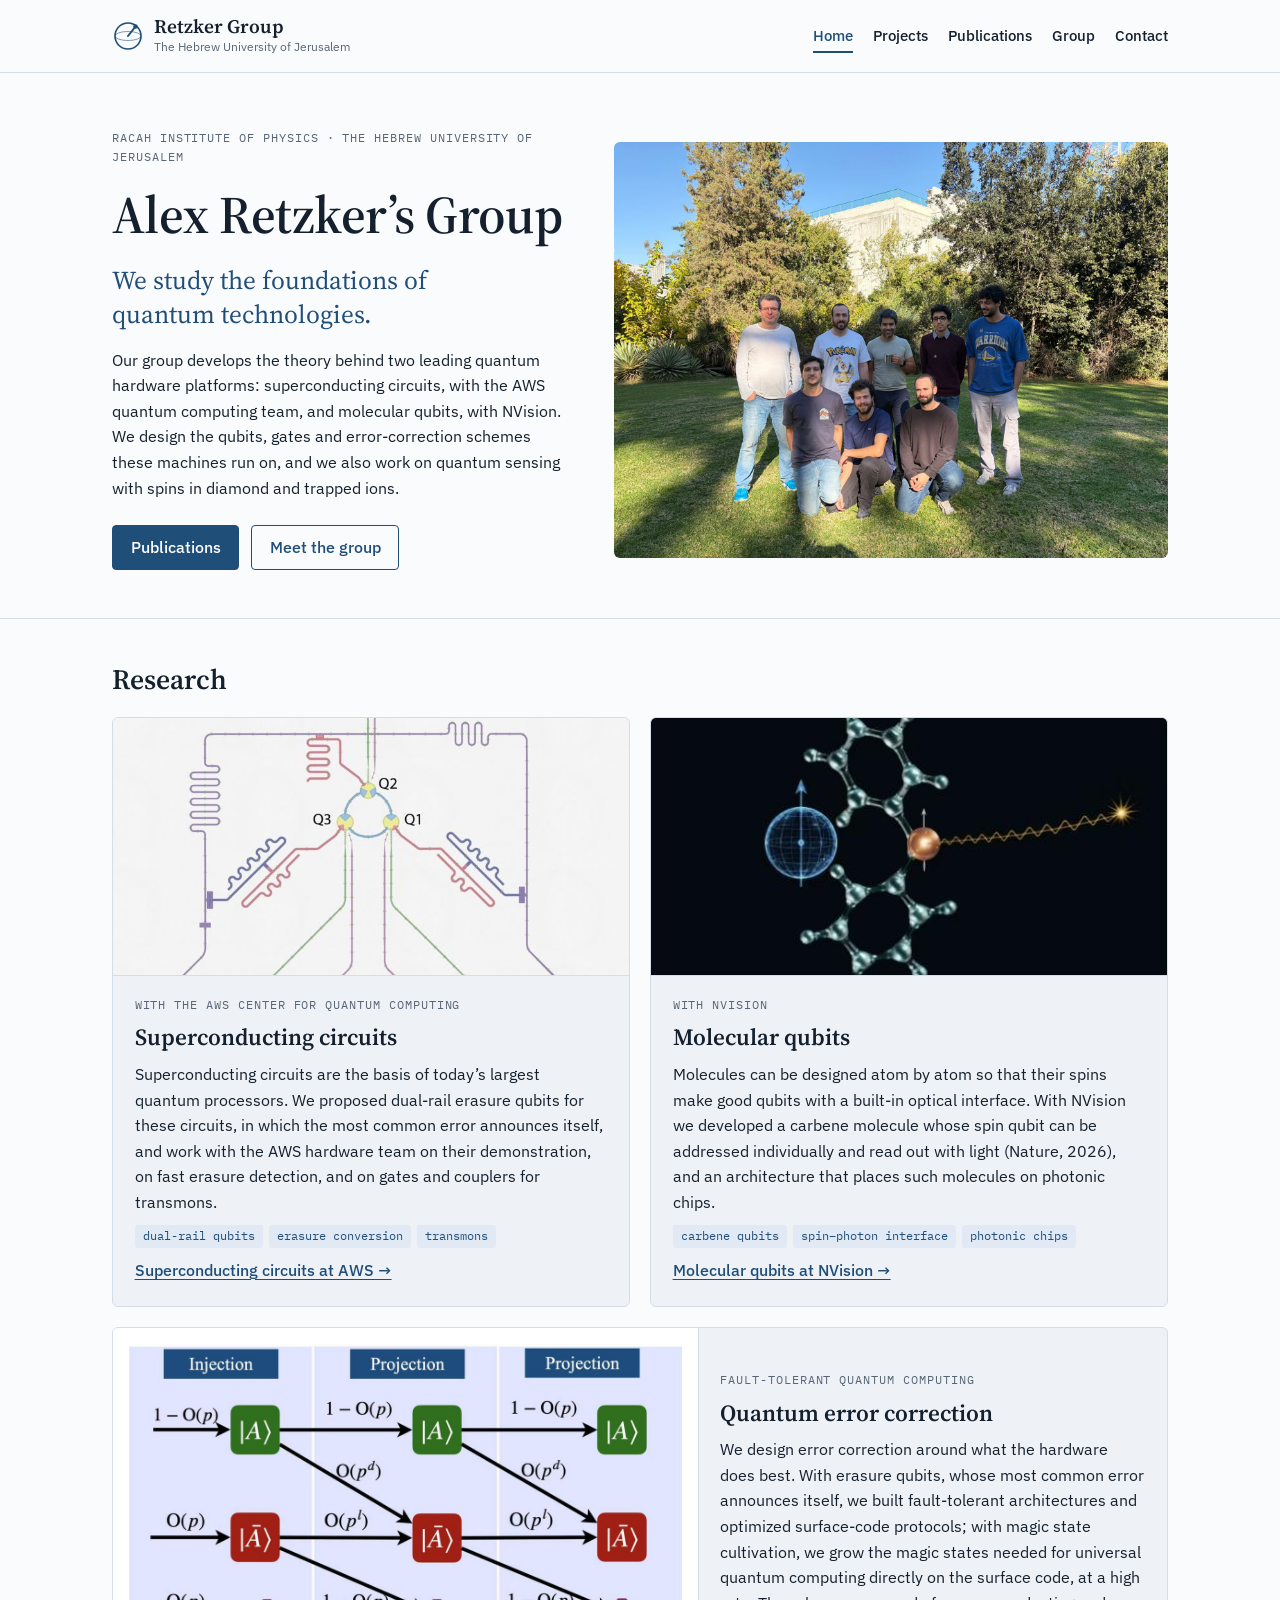
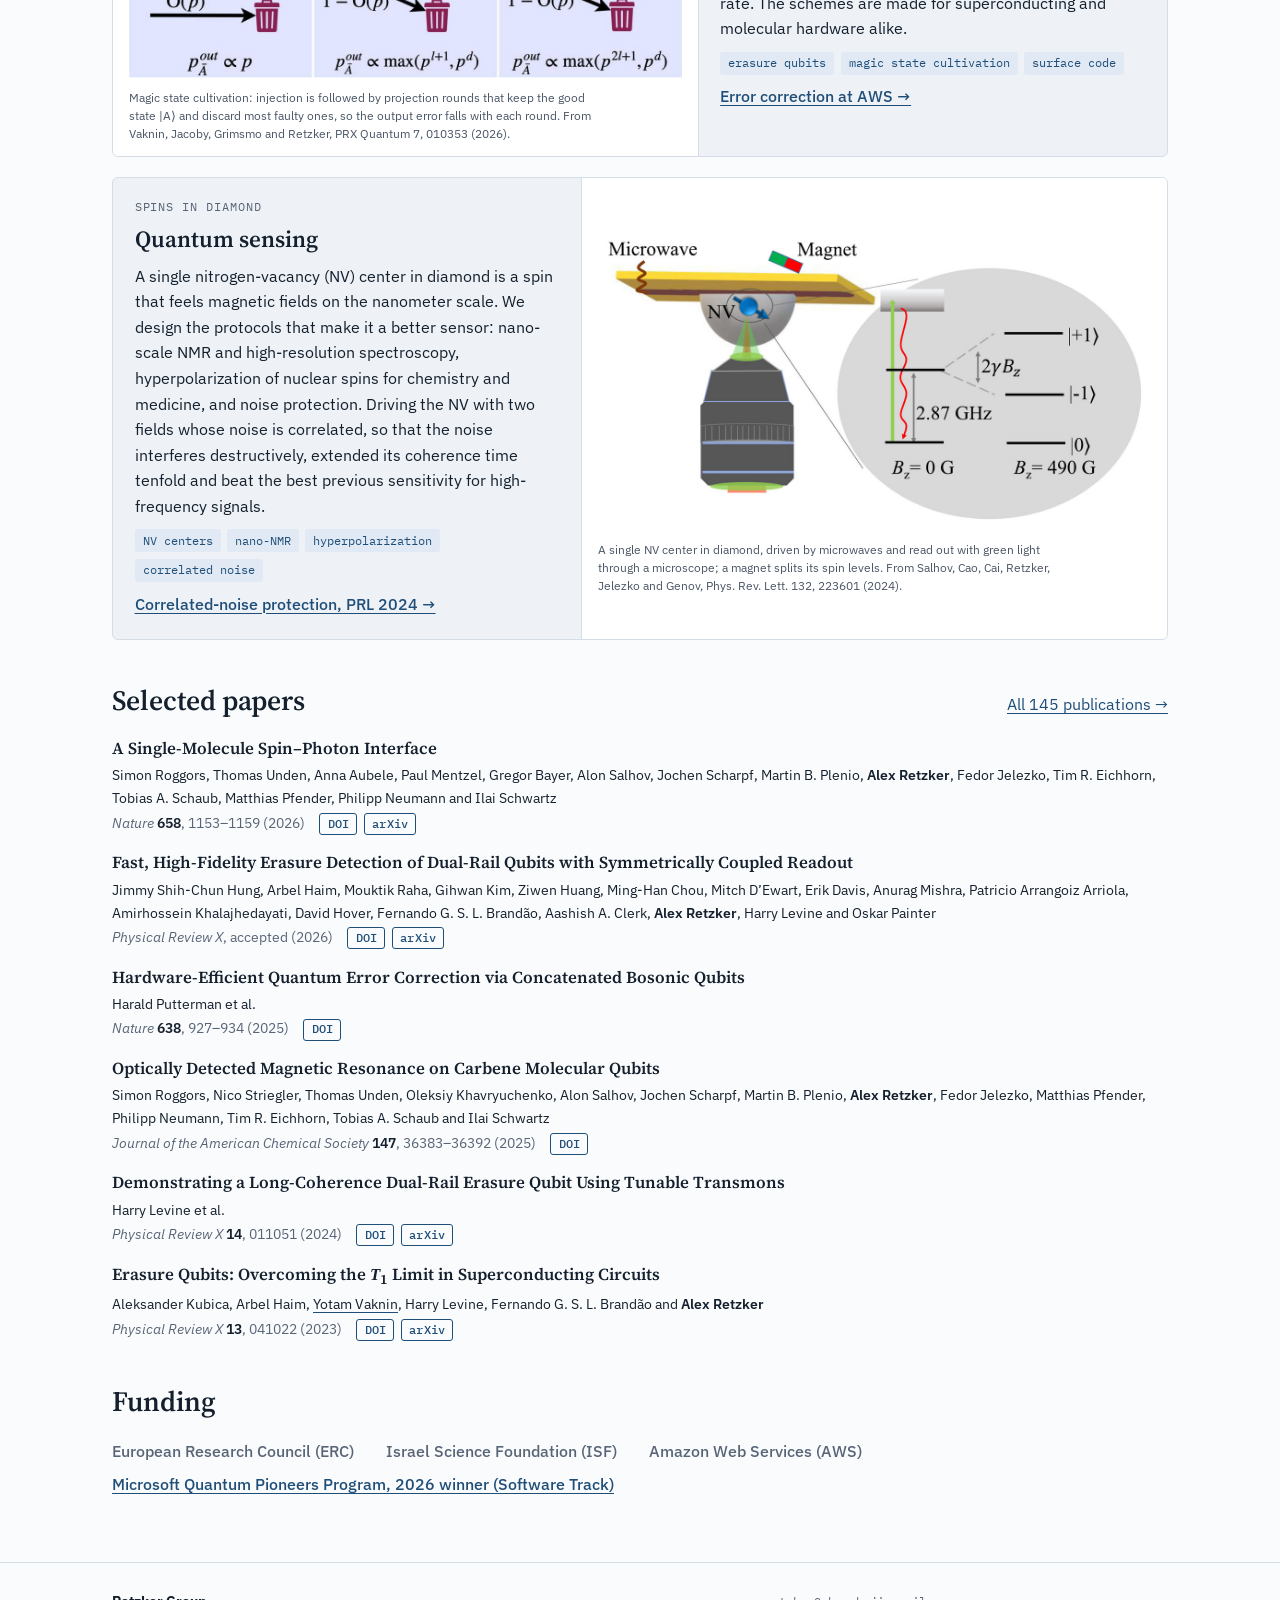
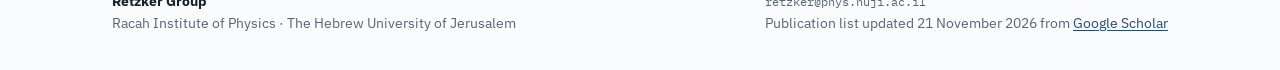
==== commit aa5f9e37: "Home: group photo in the top spot" ====
--- a/index.html
+++ b/index.html
@@ -13,7 +13,7 @@
 </head>
 <body>
 <header class="site-head"><div class="wrap head-row"><a class="brand" href="index.html"><svg class="mark" viewBox="0 0 32 32" aria-hidden="true"><circle cx="16" cy="16" r="13" fill="none" stroke="currentColor" stroke-width="1.6"/><ellipse cx="16" cy="16" rx="13" ry="4.5" fill="none" stroke="currentColor" stroke-width="1" opacity=".55"/><line x1="16" y1="16" x2="23.5" y2="6.5" stroke="currentColor" stroke-width="2" stroke-linecap="round"/><circle cx="23.5" cy="6.5" r="2.2" fill="currentColor"/></svg><span><b>Retzker Group</b><small>The Hebrew University of Jerusalem</small></span></a><nav class="nav" aria-label="Main"><a href="index.html" aria-current="page">Home</a><a href="projects.html">Projects</a><a href="publications.html">Publications</a><a href="group.html">Group</a><a href="contact.html">Contact</a></nav></div></header>
-<main id="main"><section class="hero"><div class="wrap hero-grid"><div class="hero-text"><p class="eyebrow">Racah Institute of Physics &#183; The Hebrew University of Jerusalem</p><h1>Alex Retzker&#8217;s Group</h1><p class="lead">We study the foundations of quantum technologies.</p><p class="hero-sub">Our group develops the theory behind two leading quantum hardware platforms: superconducting circuits, with the AWS quantum computing team, and molecular qubits, with NVision. We design the qubits, gates and error-correction schemes these machines run on, and we also work on quantum sensing with spins in diamond and trapped ions.</p><p class="hero-actions"><a class="btn" href="publications.html">Publications</a><a class="btn btn-quiet" href="group.html">Meet the group</a></p></div><figure class="hero-fig mat-dark"><a href="https://doi.org/10.1038/s41586-026-11147-6"><img src="images/nvision/molecular-qubit.jpg" width="1075" height="599" alt="Artist&#x27;s view of a single molecule whose spin qubit is read out with light"></a><figcaption>Artist&#8217;s view of NVision&#8217;s molecular qubit: a single molecule whose spin is controlled and read out with light. Reported in Nature in October 2026. Image: NVision.</figcaption></figure></div></section><section class="band"><div class="wrap"><h2>Research</h2><div class="features"><article class="feature"><img src="images/aws/dual-rail-chip.jpg" alt="False-colored image of a three-transmon superconducting chip" loading="lazy"><div class="feature-body"><p class="eyebrow">With the AWS Center for Quantum Computing</p><h3>Superconducting circuits</h3><p>Superconducting circuits are the basis of today&#8217;s largest quantum processors. We proposed dual-rail erasure qubits for these circuits, in which the most common error announces itself, and work with the AWS hardware team on their demonstration, on fast erasure detection, and on gates and couplers for transmons.</p><p class="tags"><span>dual-rail qubits</span><span>erasure conversion</span><span>transmons</span></p><p><a class="more" href="projects.html#aws">Superconducting circuits at AWS &#8594;</a></p></div></article><article class="feature"><img src="images/nvision/carbene.jpg" alt="The carbene molecule with its nuclear spin and photon-emitting electron spin" loading="lazy"><div class="feature-body"><p class="eyebrow">With NVision</p><h3>Molecular qubits</h3><p>Molecules can be designed atom by atom so that their spins make good qubits with a built-in optical interface. With NVision we developed a carbene molecule whose spin qubit can be addressed individually and read out with light (Nature, 2026), and an architecture that places such molecules on photonic chips.</p><p class="tags"><span>carbene qubits</span><span>spin&#8211;photon interface</span><span>photonic chips</span></p><p><a class="more" href="projects.html#nvision">Molecular qubits at NVision &#8594;</a></p></div></article><article class="feature feature-wide"><figure class="feature-fig"><img src="images/qec/magic-state-cultivation.jpg" alt="Diagram of magic state cultivation: after injection, each projection round passes the good magic state and discards most faulty ones" loading="lazy"><figcaption>Magic state cultivation: injection is followed by projection rounds that keep the good state |A&#10217; and discard most faulty ones, so the output error falls with each round. From Vaknin, Jacoby, Grimsmo and Retzker, PRX Quantum 7, 010353 (2026).</figcaption></figure><div class="feature-body"><p class="eyebrow">Fault-tolerant quantum computing</p><h3>Quantum error correction</h3><p>We design error correction around what the hardware does best. With erasure qubits, whose most common error announces itself, we built fault-tolerant architectures and optimized surface-code protocols; with magic state cultivation, we grow the magic states needed for universal quantum computing directly on the surface code, at a high rate. The schemes are made for superconducting and molecular hardware alike.</p><p class="tags"><span>erasure qubits</span><span>magic state cultivation</span><span>surface code</span></p><p><a class="more" href="projects.html#aws">Error correction at AWS &#8594;</a></p></div></article><article class="feature feature-wide feature-reverse"><figure class="feature-fig"><img src="images/sensing/nv-diamond-setup.jpg" alt="Experimental setup: a diamond with a single NV center under a microscope objective, driven by microwaves in a magnetic field, with the NV energy levels" loading="lazy"><figcaption>A single NV center in diamond, driven by microwaves and read out with green light through a microscope; a magnet splits its spin levels. From Salhov, Cao, Cai, Retzker, Jelezko and Genov, Phys. Rev. Lett. 132, 223601 (2024).</figcaption></figure><div class="feature-body"><p class="eyebrow">Spins in diamond</p><h3>Quantum sensing</h3><p>A single nitrogen-vacancy (NV) center in diamond is a spin that feels magnetic fields on the nanometer scale. We design the protocols that make it a better sensor: nano-scale NMR and high-resolution spectroscopy, hyperpolarization of nuclear spins for chemistry and medicine, and noise protection. Driving the NV with two fields whose noise is correlated, so that the noise interferes destructively, extended its coherence time tenfold and beat the best previous sensitivity for high-frequency signals.</p><p class="tags"><span>NV centers</span><span>nano-NMR</span><span>hyperpolarization</span><span>correlated noise</span></p><p><a class="more" href="https://doi.org/10.1103/PhysRevLett.132.223601">Correlated-noise protection, PRL 2024 &#8594;</a></p></div></article></div></div></section><section class="band"><div class="wrap"><div class="h2-row"><h2>Selected papers</h2><a href="publications.html">All 145 publications &#8594;</a></div><ol class="pubs"><li class="pub" data-kind="article" data-search="a single-molecule spin&#8211;photon interface nature 658, 1153&#8211;1159 (2026) simon roggors thomas unden anna aubele paul mentzel gregor bayer alon salhov jochen scharpf martin b. plenio alex retzker fedor jelezko tim r. eichhorn tobias a. schaub matthias pfender philipp neumann ilai schwartz"><div class="pub-body"><a class="pub-title" href="https://doi.org/10.1038/s41586-026-11147-6">A Single-Molecule Spin&#8211;Photon Interface</a><p class="pub-authors">Simon Roggors, Thomas Unden, Anna Aubele, Paul Mentzel, Gregor Bayer, Alon Salhov, Jochen Scharpf, Martin B. Plenio, <b>Alex Retzker</b>, Fedor Jelezko, Tim R. Eichhorn, Tobias A. Schaub, Matthias Pfender, Philipp Neumann and Ilai Schwartz</p><p class="pub-venue"><span><em>Nature</em> <strong>658</strong>, 1153&#8211;1159 (2026)</span><span class="pub-links"><a class="chip-link" href="https://doi.org/10.1038/s41586-026-11147-6">DOI</a><a class="chip-link" href="https://arxiv.org/abs/2605.10077">arXiv</a></span></p></div></li><li class="pub" data-kind="article" data-search="fast, high-fidelity erasure detection of dual-rail qubits with symmetrically coupled readout physical review x, accepted (2026) jimmy shih-chun hung arbel haim mouktik raha gihwan kim ziwen huang ming-han chou mitch d&#8217;ewart erik davis anurag mishra patricio arrangoiz arriola amirhossein khalajhedayati david hover fernando g. s. l. brand&#227;o aashish a. clerk alex retzker harry levine oskar painter"><div class="pub-body"><a class="pub-title" href="https://doi.org/10.1103/54jp-hwdd">Fast, High-Fidelity Erasure Detection of Dual-Rail Qubits with Symmetrically Coupled Readout</a><p class="pub-authors">Jimmy Shih-Chun Hung, Arbel Haim, Mouktik Raha, Gihwan Kim, Ziwen Huang, Ming-Han Chou, Mitch D&#8217;Ewart, Erik Davis, Anurag Mishra, Patricio Arrangoiz Arriola, Amirhossein Khalajhedayati, David Hover, Fernando G. S. L. Brand&#227;o, Aashish A. Clerk, <b>Alex Retzker</b>, Harry Levine and Oskar Painter</p><p class="pub-venue"><span><em>Physical Review X</em>, accepted (2026)</span><span class="pub-links"><a class="chip-link" href="https://doi.org/10.1103/54jp-hwdd">DOI</a><a class="chip-link" href="https://arxiv.org/abs/2604.16292">arXiv</a></span></p></div></li><li class="pub" data-kind="article" data-search="hardware-efficient quantum error correction via concatenated bosonic qubits nature 638, 927&#8211;934 (2025) harald putterman"><div class="pub-body"><a class="pub-title" href="https://doi.org/10.1038/s41586-025-08642-7">Hardware-Efficient Quantum Error Correction via Concatenated Bosonic Qubits</a><p class="pub-authors">Harald Putterman et al.</p><p class="pub-venue"><span><em>Nature</em> <strong>638</strong>, 927&#8211;934 (2025)</span><span class="pub-links"><a class="chip-link" href="https://doi.org/10.1038/s41586-025-08642-7">DOI</a></span></p></div></li><li class="pub" data-kind="article" data-search="optically detected magnetic resonance on carbene molecular qubits journal of the american chemical society 147, 36383&#8211;36392 (2025) simon roggors nico striegler thomas unden oleksiy khavryuchenko alon salhov jochen scharpf martin b. plenio alex retzker fedor jelezko matthias pfender philipp neumann tim r. eichhorn tobias a. schaub ilai schwartz"><div class="pub-body"><a class="pub-title" href="https://doi.org/10.1021/jacs.5c10272">Optically Detected Magnetic Resonance on Carbene Molecular Qubits</a><p class="pub-authors">Simon Roggors, Nico Striegler, Thomas Unden, Oleksiy Khavryuchenko, Alon Salhov, Jochen Scharpf, Martin B. Plenio, <b>Alex Retzker</b>, Fedor Jelezko, Matthias Pfender, Philipp Neumann, Tim R. Eichhorn, Tobias A. Schaub and Ilai Schwartz</p><p class="pub-venue"><span><em>Journal of the American Chemical Society</em> <strong>147</strong>, 36383&#8211;36392 (2025)</span><span class="pub-links"><a class="chip-link" href="https://doi.org/10.1021/jacs.5c10272">DOI</a></span></p></div></li><li class="pub" data-kind="article" data-search="demonstrating a long-coherence dual-rail erasure qubit using tunable transmons physical review x 14, 011051 (2024) harry levine"><div class="pub-body"><a class="pub-title" href="https://doi.org/10.1103/physrevx.14.011051">Demonstrating a Long-Coherence Dual-Rail Erasure Qubit Using Tunable Transmons</a><p class="pub-authors">Harry Levine et al.</p><p class="pub-venue"><span><em>Physical Review X</em> <strong>14</strong>, 011051 (2024)</span><span class="pub-links"><a class="chip-link" href="https://doi.org/10.1103/physrevx.14.011051">DOI</a><a class="chip-link" href="https://arxiv.org/abs/2307.08737">arXiv</a></span></p></div></li><li class="pub" data-kind="article" data-search="erasure qubits: overcoming the t1 limit in superconducting circuits physical review x 13, 041022 (2023) aleksander kubica arbel haim yotam vaknin harry levine fernando g. s. l. brand&#227;o alex retzker"><div class="pub-body"><a class="pub-title" href="https://doi.org/10.1103/physrevx.13.041022">Erasure Qubits: Overcoming the <em>T</em><sub>1</sub> Limit in Superconducting Circuits</a><p class="pub-authors">Aleksander Kubica, Arbel Haim, <a class="member-link" href="group/yotam-vaknin.html">Yotam Vaknin</a>, Harry Levine, Fernando G. S. L. Brand&#227;o and <b>Alex Retzker</b></p><p class="pub-venue"><span><em>Physical Review X</em> <strong>13</strong>, 041022 (2023)</span><span class="pub-links"><a class="chip-link" href="https://doi.org/10.1103/physrevx.13.041022">DOI</a><a class="chip-link" href="https://arxiv.org/abs/2208.05461">arXiv</a></span></p></div></li></ol></div></section><section class="band"><div class="wrap"><div class="h2-row"><h2>Group</h2><a href="group.html">Meet the group &#8594;</a></div><figure class="banner"><img src="images/group.jpg" width="1600" height="1200" loading="lazy" style="max-height:none" alt="The group standing and kneeling on a lawn in front of trees at the Hebrew University"></figure></div></section><section class="band band-last"><div class="wrap"><h2>Funding</h2><ul class="funders"><li>European Research Council (ERC)</li><li>Israel Science Foundation (ISF)</li><li>Amazon Web Services (AWS)</li><li><a href="https://quantum.microsoft.com/en-us/insights/blogs/announcing-latest-winners-and-finalists-of-the-quantum-pioneers-program">Microsoft Quantum Pioneers Program, 2026 winner (Software Track)</a></li></ul></div></section></main>
+<main id="main"><section class="hero"><div class="wrap hero-grid"><div class="hero-text"><p class="eyebrow">Racah Institute of Physics &#183; The Hebrew University of Jerusalem</p><h1>Alex Retzker&#8217;s Group</h1><p class="lead">We study the foundations of quantum technologies.</p><p class="hero-sub">Our group develops the theory behind two leading quantum hardware platforms: superconducting circuits, with the AWS quantum computing team, and molecular qubits, with NVision. We design the qubits, gates and error-correction schemes these machines run on, and we also work on quantum sensing with spins in diamond and trapped ions.</p><p class="hero-actions"><a class="btn" href="publications.html">Publications</a><a class="btn btn-quiet" href="group.html">Meet the group</a></p></div><figure class="hero-fig mat-dark"><a href="group.html"><img src="images/group.jpg?v=2" width="1600" height="1200" alt="The group standing and kneeling on a lawn in front of trees at the Hebrew University"></a></figure></div></section><section class="band"><div class="wrap"><h2>Research</h2><div class="features"><article class="feature"><img src="images/aws/dual-rail-chip.jpg" alt="False-colored image of a three-transmon superconducting chip" loading="lazy"><div class="feature-body"><p class="eyebrow">With the AWS Center for Quantum Computing</p><h3>Superconducting circuits</h3><p>Superconducting circuits are the basis of today&#8217;s largest quantum processors. We proposed dual-rail erasure qubits for these circuits, in which the most common error announces itself, and work with the AWS hardware team on their demonstration, on fast erasure detection, and on gates and couplers for transmons.</p><p class="tags"><span>dual-rail qubits</span><span>erasure conversion</span><span>transmons</span></p><p><a class="more" href="projects.html#aws">Superconducting circuits at AWS &#8594;</a></p></div></article><article class="feature"><img src="images/nvision/carbene.jpg" alt="The carbene molecule with its nuclear spin and photon-emitting electron spin" loading="lazy"><div class="feature-body"><p class="eyebrow">With NVision</p><h3>Molecular qubits</h3><p>Molecules can be designed atom by atom so that their spins make good qubits with a built-in optical interface. With NVision we developed a carbene molecule whose spin qubit can be addressed individually and read out with light (Nature, 2026), and an architecture that places such molecules on photonic chips.</p><p class="tags"><span>carbene qubits</span><span>spin&#8211;photon interface</span><span>photonic chips</span></p><p><a class="more" href="projects.html#nvision">Molecular qubits at NVision &#8594;</a></p></div></article><article class="feature feature-wide"><figure class="feature-fig"><img src="images/qec/magic-state-cultivation.jpg" alt="Diagram of magic state cultivation: after injection, each projection round passes the good magic state and discards most faulty ones" loading="lazy"><figcaption>Magic state cultivation: injection is followed by projection rounds that keep the good state |A&#10217; and discard most faulty ones, so the output error falls with each round. From Vaknin, Jacoby, Grimsmo and Retzker, PRX Quantum 7, 010353 (2026).</figcaption></figure><div class="feature-body"><p class="eyebrow">Fault-tolerant quantum computing</p><h3>Quantum error correction</h3><p>We design error correction around what the hardware does best. With erasure qubits, whose most common error announces itself, we built fault-tolerant architectures and optimized surface-code protocols; with magic state cultivation, we grow the magic states needed for universal quantum computing directly on the surface code, at a high rate. The schemes are made for superconducting and molecular hardware alike.</p><p class="tags"><span>erasure qubits</span><span>magic state cultivation</span><span>surface code</span></p><p><a class="more" href="projects.html#aws">Error correction at AWS &#8594;</a></p></div></article><article class="feature feature-wide feature-reverse"><figure class="feature-fig"><img src="images/sensing/nv-diamond-setup.jpg" alt="Experimental setup: a diamond with a single NV center under a microscope objective, driven by microwaves in a magnetic field, with the NV energy levels" loading="lazy"><figcaption>A single NV center in diamond, driven by microwaves and read out with green light through a microscope; a magnet splits its spin levels. From Salhov, Cao, Cai, Retzker, Jelezko and Genov, Phys. Rev. Lett. 132, 223601 (2024).</figcaption></figure><div class="feature-body"><p class="eyebrow">Spins in diamond</p><h3>Quantum sensing</h3><p>A single nitrogen-vacancy (NV) center in diamond is a spin that feels magnetic fields on the nanometer scale. We design the protocols that make it a better sensor: nano-scale NMR and high-resolution spectroscopy, hyperpolarization of nuclear spins for chemistry and medicine, and noise protection. Driving the NV with two fields whose noise is correlated, so that the noise interferes destructively, extended its coherence time tenfold and beat the best previous sensitivity for high-frequency signals.</p><p class="tags"><span>NV centers</span><span>nano-NMR</span><span>hyperpolarization</span><span>correlated noise</span></p><p><a class="more" href="https://doi.org/10.1103/PhysRevLett.132.223601">Correlated-noise protection, PRL 2024 &#8594;</a></p></div></article></div></div></section><section class="band"><div class="wrap"><div class="h2-row"><h2>Selected papers</h2><a href="publications.html">All 145 publications &#8594;</a></div><ol class="pubs"><li class="pub" data-kind="article" data-search="a single-molecule spin&#8211;photon interface nature 658, 1153&#8211;1159 (2026) simon roggors thomas unden anna aubele paul mentzel gregor bayer alon salhov jochen scharpf martin b. plenio alex retzker fedor jelezko tim r. eichhorn tobias a. schaub matthias pfender philipp neumann ilai schwartz"><div class="pub-body"><a class="pub-title" href="https://doi.org/10.1038/s41586-026-11147-6">A Single-Molecule Spin&#8211;Photon Interface</a><p class="pub-authors">Simon Roggors, Thomas Unden, Anna Aubele, Paul Mentzel, Gregor Bayer, Alon Salhov, Jochen Scharpf, Martin B. Plenio, <b>Alex Retzker</b>, Fedor Jelezko, Tim R. Eichhorn, Tobias A. Schaub, Matthias Pfender, Philipp Neumann and Ilai Schwartz</p><p class="pub-venue"><span><em>Nature</em> <strong>658</strong>, 1153&#8211;1159 (2026)</span><span class="pub-links"><a class="chip-link" href="https://doi.org/10.1038/s41586-026-11147-6">DOI</a><a class="chip-link" href="https://arxiv.org/abs/2605.10077">arXiv</a></span></p></div></li><li class="pub" data-kind="article" data-search="fast, high-fidelity erasure detection of dual-rail qubits with symmetrically coupled readout physical review x, accepted (2026) jimmy shih-chun hung arbel haim mouktik raha gihwan kim ziwen huang ming-han chou mitch d&#8217;ewart erik davis anurag mishra patricio arrangoiz arriola amirhossein khalajhedayati david hover fernando g. s. l. brand&#227;o aashish a. clerk alex retzker harry levine oskar painter"><div class="pub-body"><a class="pub-title" href="https://doi.org/10.1103/54jp-hwdd">Fast, High-Fidelity Erasure Detection of Dual-Rail Qubits with Symmetrically Coupled Readout</a><p class="pub-authors">Jimmy Shih-Chun Hung, Arbel Haim, Mouktik Raha, Gihwan Kim, Ziwen Huang, Ming-Han Chou, Mitch D&#8217;Ewart, Erik Davis, Anurag Mishra, Patricio Arrangoiz Arriola, Amirhossein Khalajhedayati, David Hover, Fernando G. S. L. Brand&#227;o, Aashish A. Clerk, <b>Alex Retzker</b>, Harry Levine and Oskar Painter</p><p class="pub-venue"><span><em>Physical Review X</em>, accepted (2026)</span><span class="pub-links"><a class="chip-link" href="https://doi.org/10.1103/54jp-hwdd">DOI</a><a class="chip-link" href="https://arxiv.org/abs/2604.16292">arXiv</a></span></p></div></li><li class="pub" data-kind="article" data-search="hardware-efficient quantum error correction via concatenated bosonic qubits nature 638, 927&#8211;934 (2025) harald putterman"><div class="pub-body"><a class="pub-title" href="https://doi.org/10.1038/s41586-025-08642-7">Hardware-Efficient Quantum Error Correction via Concatenated Bosonic Qubits</a><p class="pub-authors">Harald Putterman et al.</p><p class="pub-venue"><span><em>Nature</em> <strong>638</strong>, 927&#8211;934 (2025)</span><span class="pub-links"><a class="chip-link" href="https://doi.org/10.1038/s41586-025-08642-7">DOI</a></span></p></div></li><li class="pub" data-kind="article" data-search="optically detected magnetic resonance on carbene molecular qubits journal of the american chemical society 147, 36383&#8211;36392 (2025) simon roggors nico striegler thomas unden oleksiy khavryuchenko alon salhov jochen scharpf martin b. plenio alex retzker fedor jelezko matthias pfender philipp neumann tim r. eichhorn tobias a. schaub ilai schwartz"><div class="pub-body"><a class="pub-title" href="https://doi.org/10.1021/jacs.5c10272">Optically Detected Magnetic Resonance on Carbene Molecular Qubits</a><p class="pub-authors">Simon Roggors, Nico Striegler, Thomas Unden, Oleksiy Khavryuchenko, Alon Salhov, Jochen Scharpf, Martin B. Plenio, <b>Alex Retzker</b>, Fedor Jelezko, Matthias Pfender, Philipp Neumann, Tim R. Eichhorn, Tobias A. Schaub and Ilai Schwartz</p><p class="pub-venue"><span><em>Journal of the American Chemical Society</em> <strong>147</strong>, 36383&#8211;36392 (2025)</span><span class="pub-links"><a class="chip-link" href="https://doi.org/10.1021/jacs.5c10272">DOI</a></span></p></div></li><li class="pub" data-kind="article" data-search="demonstrating a long-coherence dual-rail erasure qubit using tunable transmons physical review x 14, 011051 (2024) harry levine"><div class="pub-body"><a class="pub-title" href="https://doi.org/10.1103/physrevx.14.011051">Demonstrating a Long-Coherence Dual-Rail Erasure Qubit Using Tunable Transmons</a><p class="pub-authors">Harry Levine et al.</p><p class="pub-venue"><span><em>Physical Review X</em> <strong>14</strong>, 011051 (2024)</span><span class="pub-links"><a class="chip-link" href="https://doi.org/10.1103/physrevx.14.011051">DOI</a><a class="chip-link" href="https://arxiv.org/abs/2307.08737">arXiv</a></span></p></div></li><li class="pub" data-kind="article" data-search="erasure qubits: overcoming the t1 limit in superconducting circuits physical review x 13, 041022 (2023) aleksander kubica arbel haim yotam vaknin harry levine fernando g. s. l. brand&#227;o alex retzker"><div class="pub-body"><a class="pub-title" href="https://doi.org/10.1103/physrevx.13.041022">Erasure Qubits: Overcoming the <em>T</em><sub>1</sub> Limit in Superconducting Circuits</a><p class="pub-authors">Aleksander Kubica, Arbel Haim, <a class="member-link" href="group/yotam-vaknin.html">Yotam Vaknin</a>, Harry Levine, Fernando G. S. L. Brand&#227;o and <b>Alex Retzker</b></p><p class="pub-venue"><span><em>Physical Review X</em> <strong>13</strong>, 041022 (2023)</span><span class="pub-links"><a class="chip-link" href="https://doi.org/10.1103/physrevx.13.041022">DOI</a><a class="chip-link" href="https://arxiv.org/abs/2208.05461">arXiv</a></span></p></div></li></ol></div></section><section class="band band-last"><div class="wrap"><h2>Funding</h2><ul class="funders"><li>European Research Council (ERC)</li><li>Israel Science Foundation (ISF)</li><li>Amazon Web Services (AWS)</li><li><a href="https://quantum.microsoft.com/en-us/insights/blogs/announcing-latest-winners-and-finalists-of-the-quantum-pioneers-program">Microsoft Quantum Pioneers Program, 2026 winner (Software Track)</a></li></ul></div></section></main>
 <footer class="site-foot"><div class="wrap foot-row"><div><b>Retzker Group</b><br>Racah Institute of Physics &#183; The Hebrew University of Jerusalem</div><div><span class="mono">retzker@phys.huji.ac.il</span><br>Publication list updated 21 November 2026 from <a href="https://scholar.google.com/citations?user=L9YvPXkAAAAJ&amp;hl=en">Google Scholar</a></div></div></footer>
 <script src="assets/site.js?v=994333ea"></script>
 </body>
